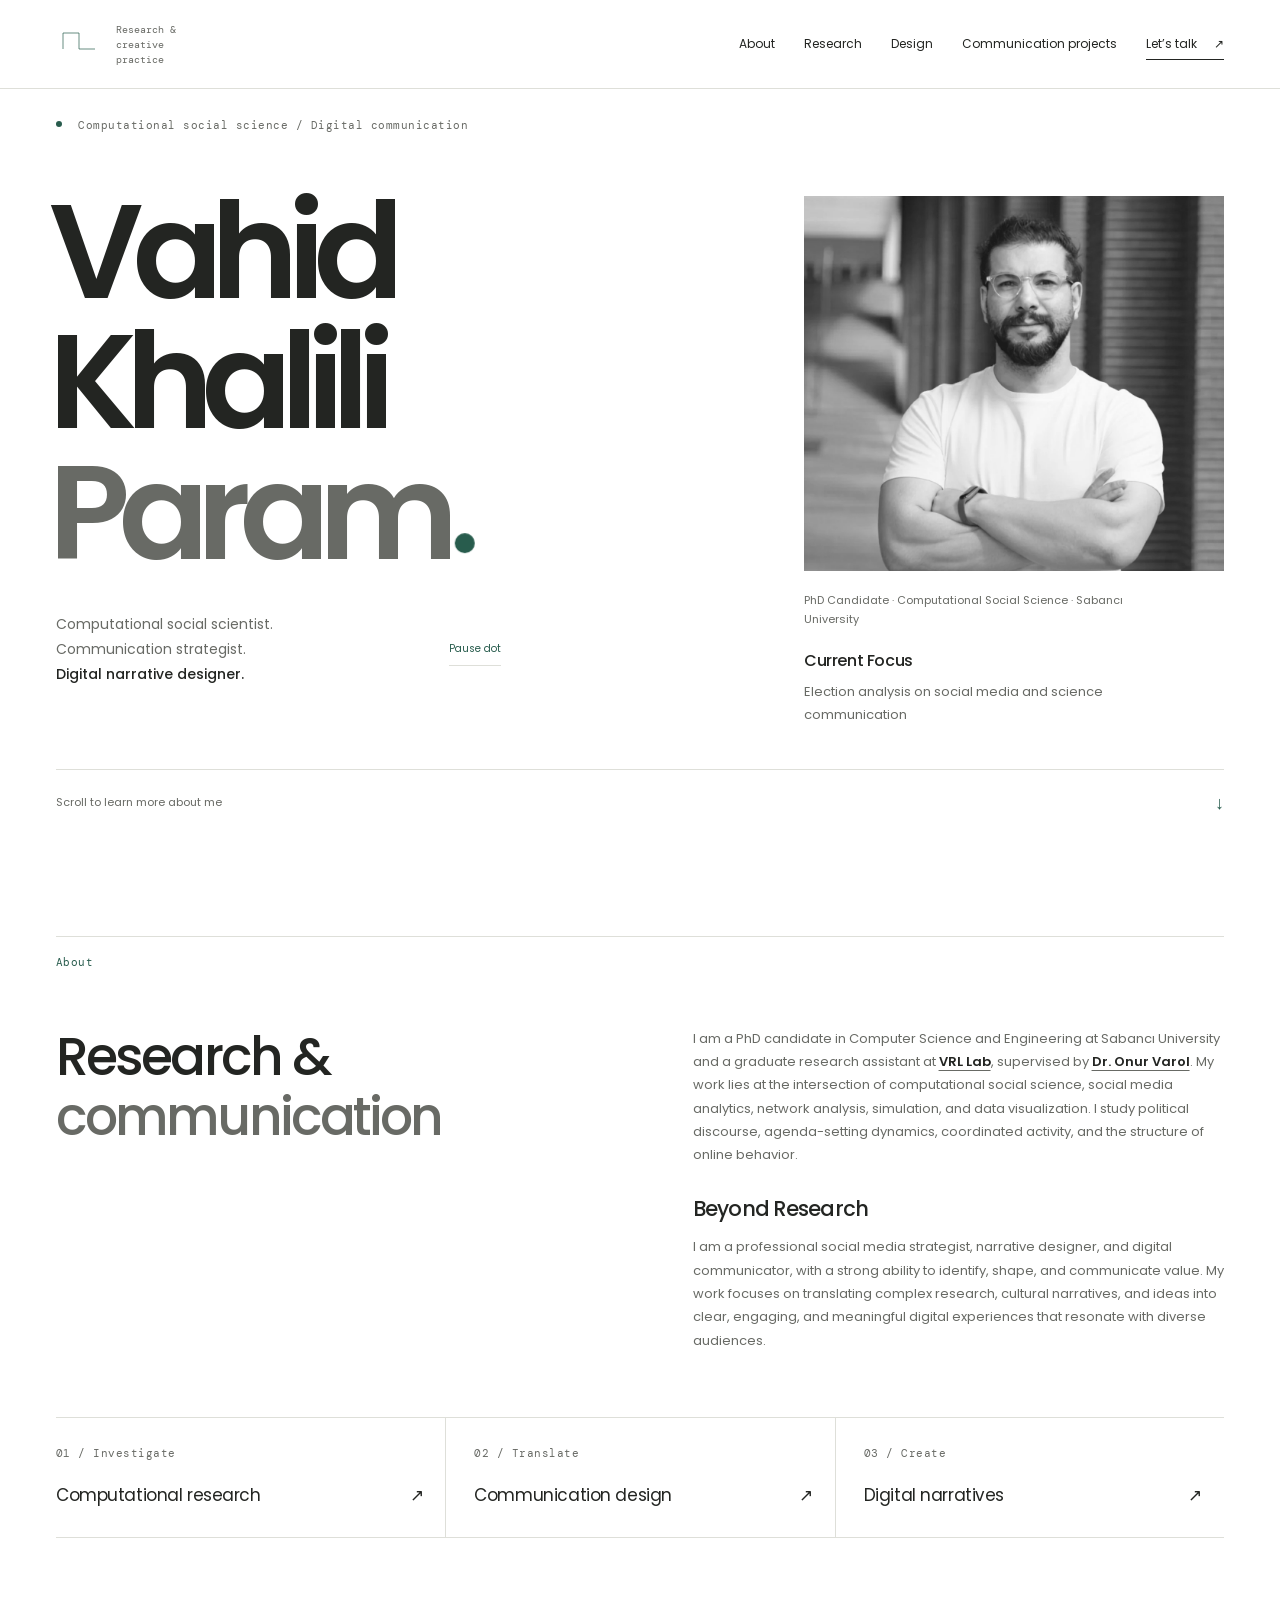
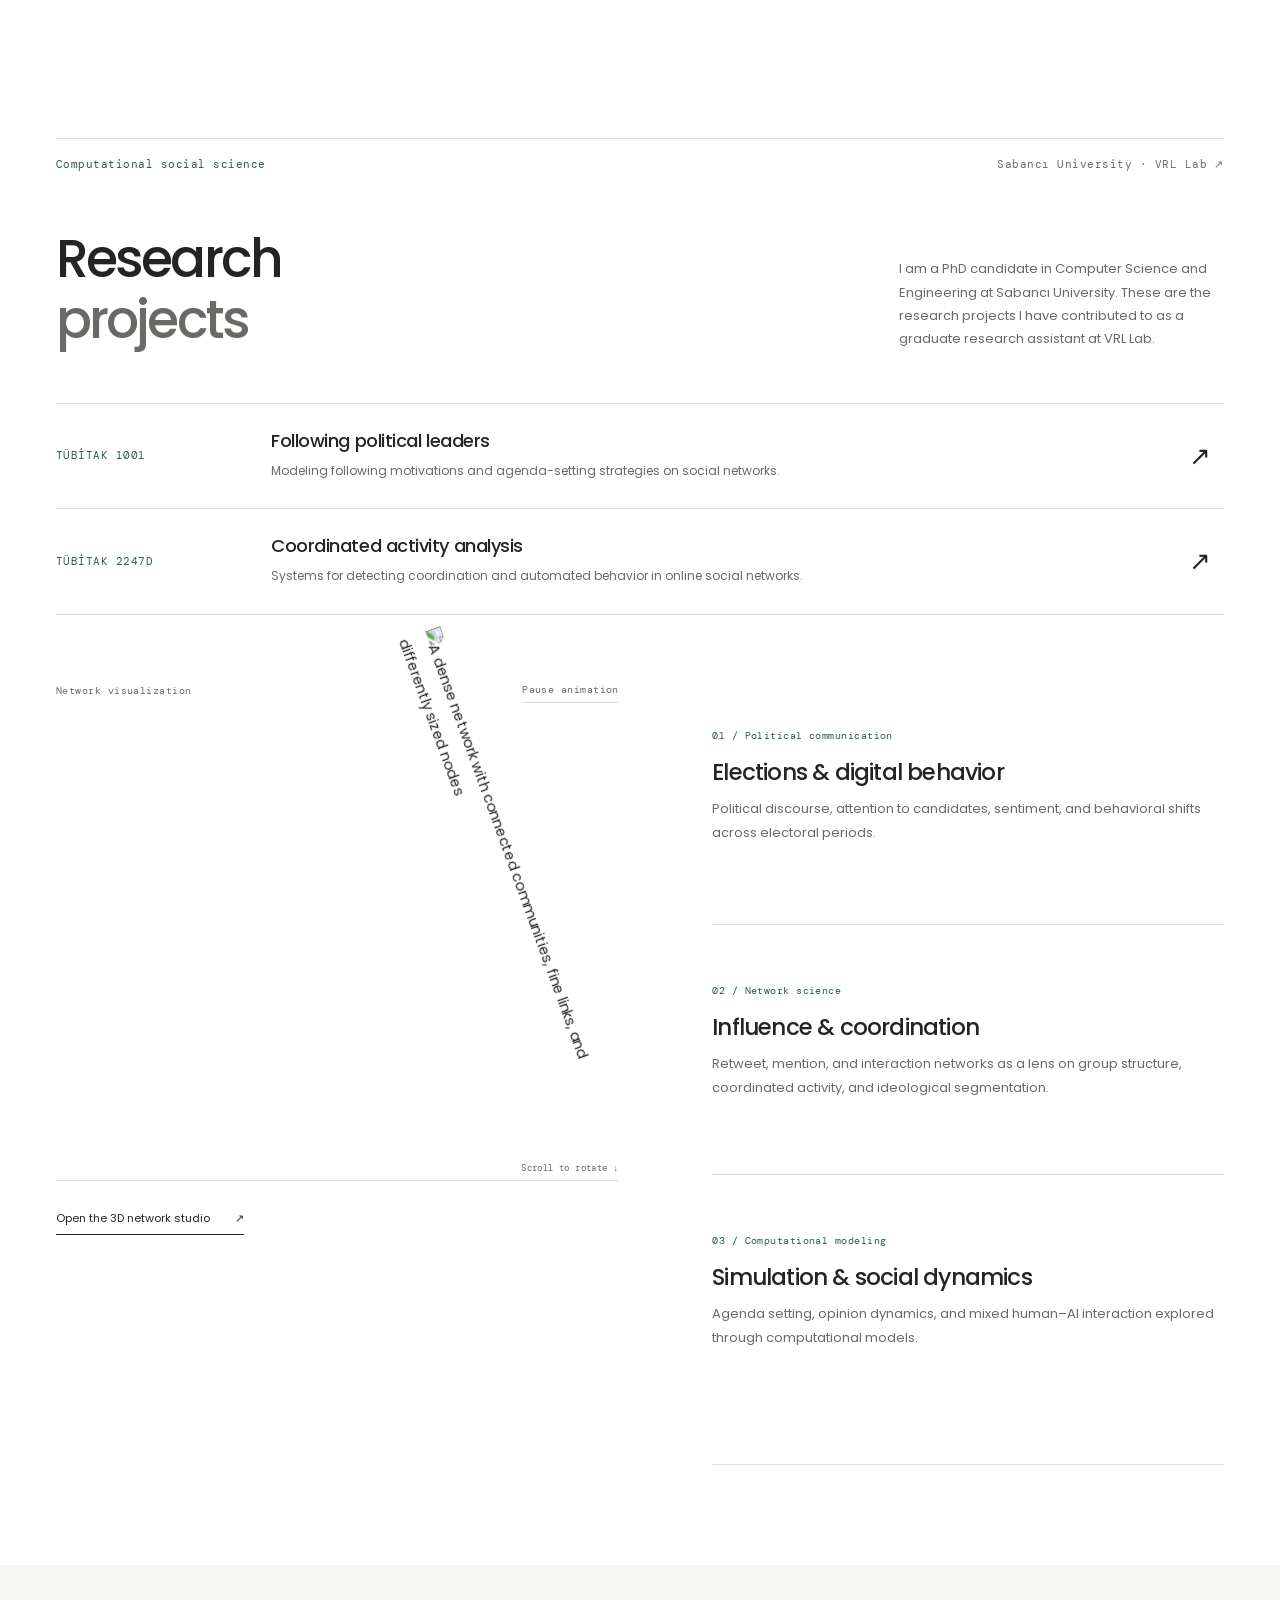
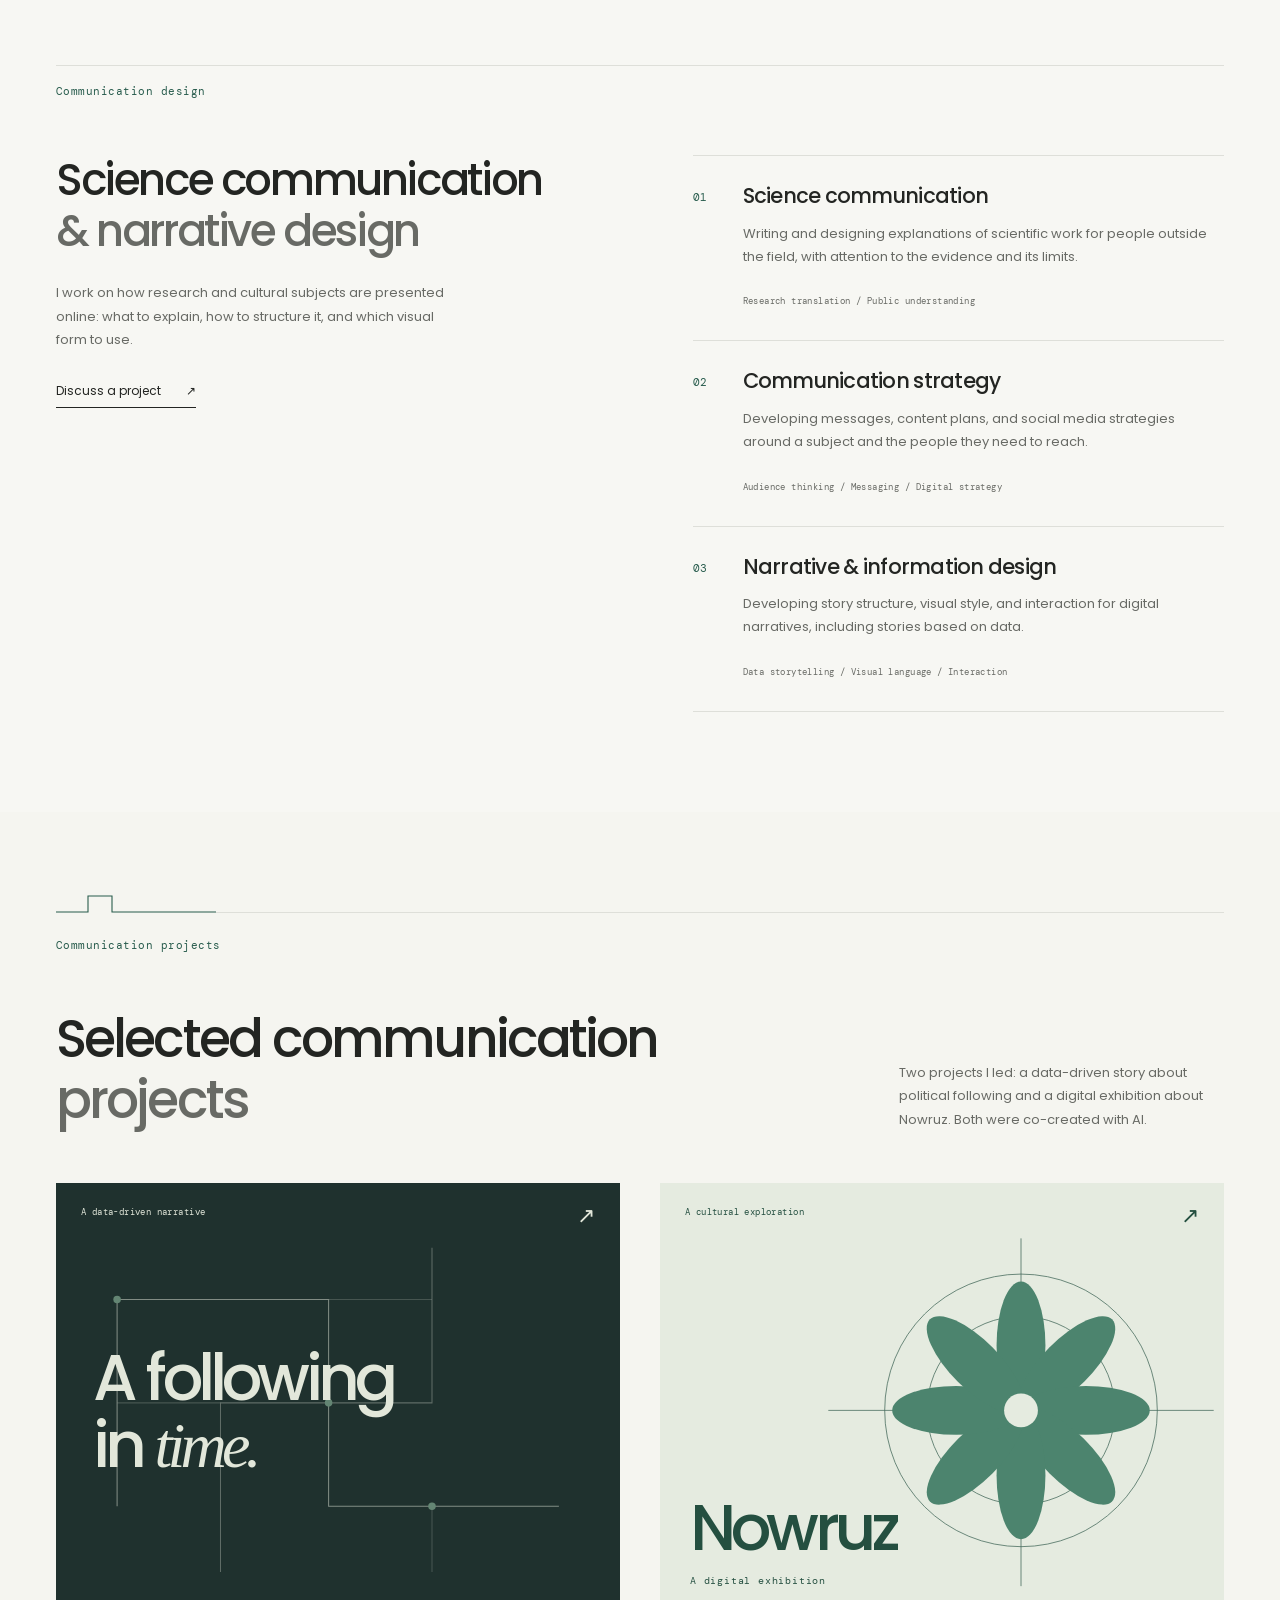
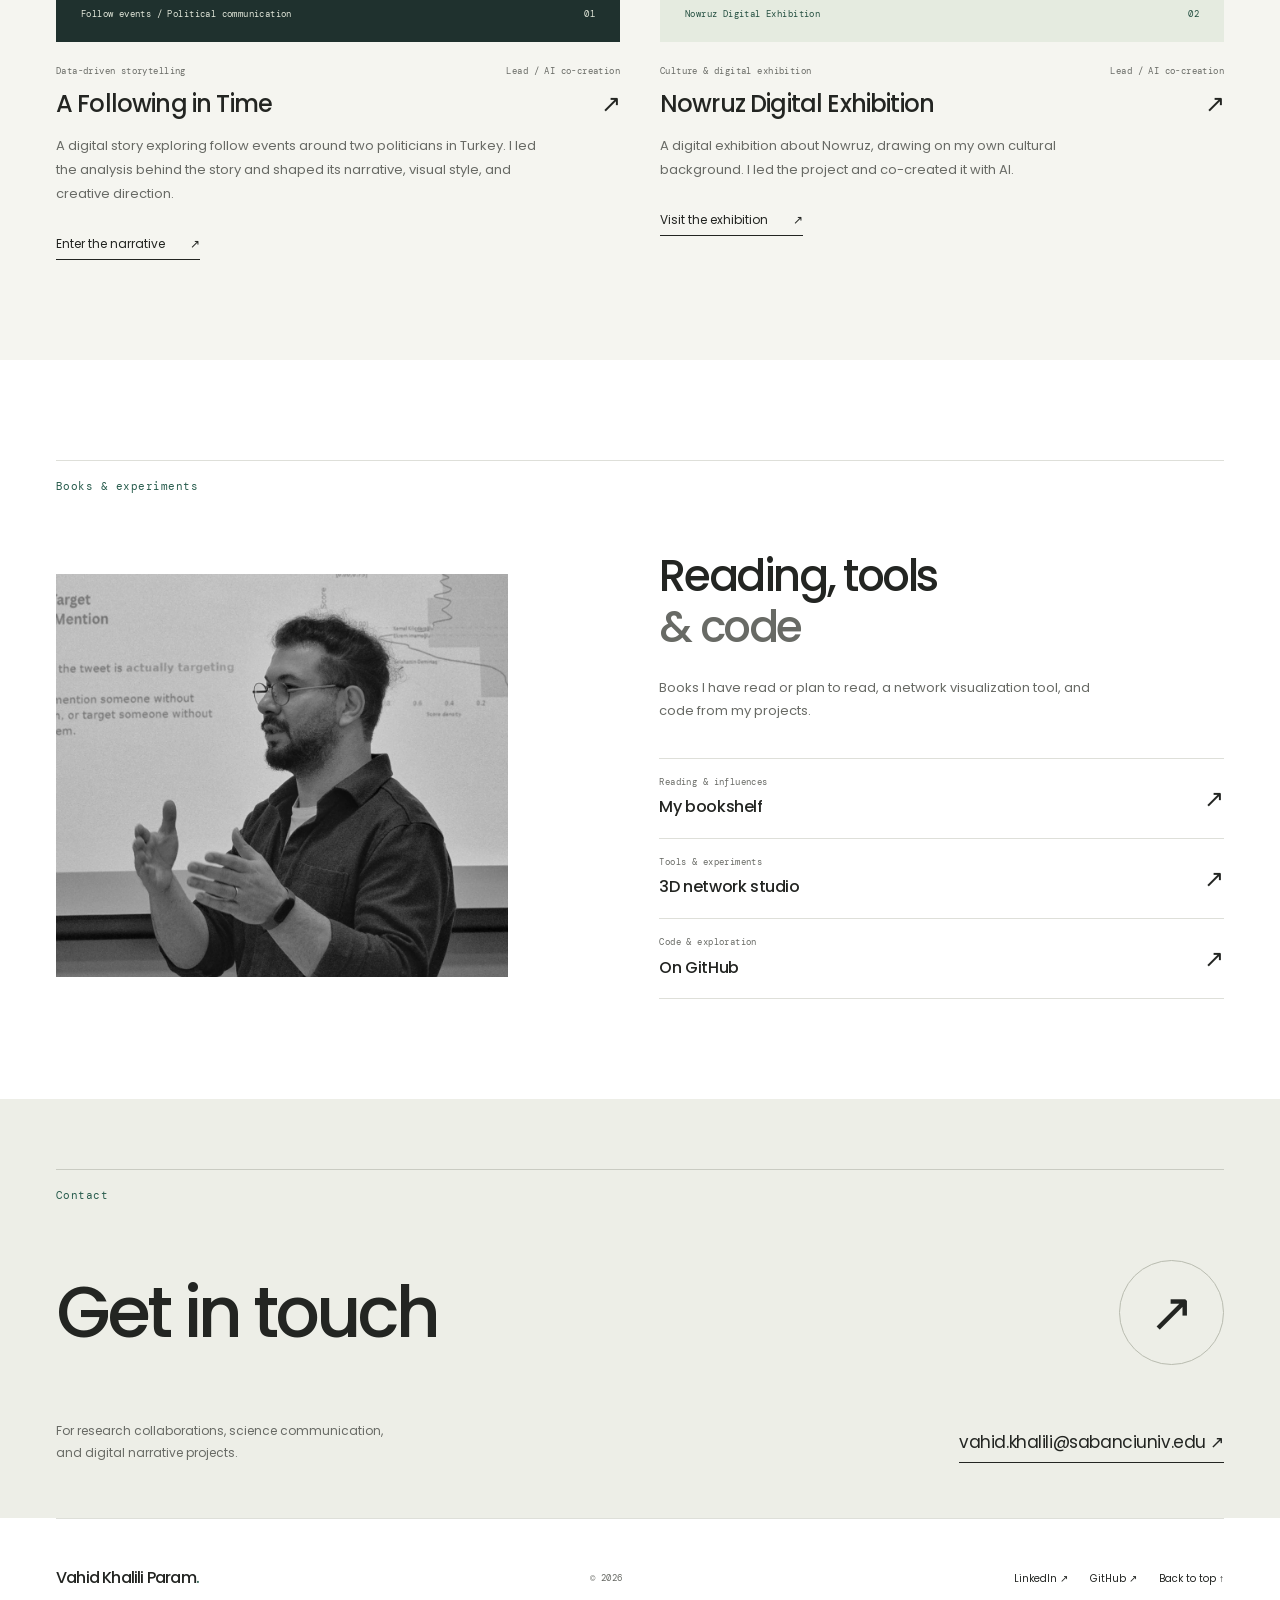
==== index.html @ c845cae2 "Reorder navigation links for improved clarity; add communication design section with services overvi" ====
<!DOCTYPE html>
<html lang="en">
<head>
  <meta charset="UTF-8" />
  <meta name="viewport" content="width=device-width, initial-scale=1.0" />
  <title>Vahid Khalili Param — Research, Communication & Digital Narratives</title>
  <meta name="description" content="Vahid Khalili Param works across computational social science, science communication, and digital narrative design. Explore research, data-driven stories, and cultural projects." />
  <meta name="theme-color" content="#ffffff" />
  <link rel="canonical" href="https://vahidparam.com/" />
  <meta property="og:type" content="website" />
  <meta property="og:title" content="Vahid Khalili Param — Research & digital narratives" />
  <meta property="og:description" content="Computational social scientist. Communication strategist. Digital narrative designer." />
  <meta property="og:url" content="https://vahidparam.com/" />
  <meta property="og:image" content="https://vahidparam.com/images/portrait.webp" />
  <link rel="icon" href="images/site-icon.svg" type="image/svg+xml" />
  <link rel="preconnect" href="https://fonts.googleapis.com" />
  <link rel="preconnect" href="https://fonts.gstatic.com" crossorigin />
  <link href="https://fonts.googleapis.com/css2?family=DM+Mono:wght@400;500&family=Poppins:wght@400;500;600;700&display=swap" rel="stylesheet" />
  <link rel="stylesheet" href="styles.css" />
  <link rel="stylesheet" href="network.css" />
  <link rel="stylesheet" href="line-language.css" />
  <link rel="stylesheet" href="playful-dot.css" />
  <script src="script.js" defer></script>
  <script src="network.js" defer></script>
  <script src="playful-dot.js" defer></script>
</head>
<body>
  <a class="skip-link" href="#main">Skip to content</a>
  <header class="topbar">
    <div class="container nav">
      <a href="#home" class="brand" aria-label="Vahid Khalili Param, home"><img class="brand-logo" src="images/tile-fragment.svg" alt="" width="48" height="48" /><span class="brand-note">Research & creative practice</span></a>
      <button class="menu-toggle" aria-expanded="false" aria-controls="site-nav" type="button">Menu <span aria-hidden="true">+</span></button>
      <nav id="site-nav" aria-label="Main navigation">
        <a href="#about">About</a><a href="#research">Research</a><a href="#communication">Design</a><a href="#narratives">Communication projects</a><a class="nav-contact" href="#contact">Let’s talk <span aria-hidden="true">↗</span></a>
      </nav>
    </div>
  </header>
  <main id="main">
    <section id="home" class="hero container" aria-labelledby="hero-name">
      <div class="hero-top micro"><span><span class="status-dot"></span> Computational social science / Digital communication</span></div>
      <div class="hero-grid">
        <div class="hero-identity">
          <h1 id="hero-name"><span class="name-first">Vah<span data-dot-source>i</span>d</span><span>Khalili</span><span class="name-last"><span class="dot-word">Param<span class="name-period dot-anchor" data-dot-anchor="home" aria-hidden="true">.</span></span></span></h1>
          <div class="hero-roles"><p>Computational social scientist.<br />Communication strategist.<br /><strong>Digital narrative designer.</strong></p><button class="dot-motion-toggle" type="button" aria-pressed="true" hidden>Pause dot</button></div>
        </div>
        <div class="hero-visual">
          <figure class="portrait"><img src="images/portrait.webp" alt="Vahid Khalili Param standing with his arms folded" width="1100" height="1100" fetchpriority="high" /></figure>
          <div class="profile-details">
            <p class="profile-affiliation">PhD Candidate · Computational Social Science · Sabancı University</p>
            <h3 class="profile-focus-title">Current Focus</h3>
            <p class="profile-focus">Election analysis on social media and science communication</p>
          </div>
        </div>
      </div>
      <a class="hero-scroll" href="#about">Scroll to learn more about me <span aria-hidden="true">↓</span></a>
    </section>
    <section id="about" class="section container">
      <div class="section-marker micro"><span>About</span></div>
      <div class="about-grid">
        <div><h2>Research &<br /><em><span class="dot-word">communication<span class="dot-anchor" data-dot-anchor="about" aria-hidden="true">.</span></span></em></h2></div>
        <div class="about-copy">
          <p>I am a PhD candidate in Computer Science and Engineering at Sabancı University and a graduate research assistant at <a href="https://varollab.com/index.html" target="_blank" rel="noopener noreferrer"><strong>VRL Lab</strong></a>, supervised by <a href="https://onurvarol.com/" target="_blank" rel="noopener noreferrer"><strong>Dr. Onur Varol</strong></a>. My work lies at the intersection of computational social science, social media analytics, network analysis, simulation, and data visualization. I study political discourse, agenda-setting dynamics, coordinated activity, and the structure of online behavior.</p>
          <h3 class="about-subheading">Beyond Research</h3>
          <p>I am a professional social media strategist, narrative designer, and digital communicator, with a strong ability to identify, shape, and communicate value. My work focuses on translating complex research, cultural narratives, and ideas into clear, engaging, and meaningful digital experiences that resonate with diverse audiences.</p>
        </div>
      </div>
      <div class="practice-index"><a href="#research"><span class="micro">01 / Investigate</span><span>Computational research <span aria-hidden="true">↗</span></span></a><a href="#communication"><span class="micro">02 / Translate</span><span>Communication design <span aria-hidden="true">↗</span></span></a><a href="#narratives"><span class="micro">03 / Create</span><span>Digital narratives <span aria-hidden="true">↗</span></span></a></div>
    </section>
    <section id="research" class="section container">
      <div class="section-marker micro"><span>Computational social science</span><a href="https://varollab.com/index.html" target="_blank" rel="noopener noreferrer">Sabancı University · VRL Lab ↗</a></div>
      <div class="section-heading"><h2>Research<br /><em><span class="dot-word">projects<span class="dot-anchor" data-dot-anchor="research" aria-hidden="true">.</span></span></em></h2><p>I am a PhD candidate in Computer Science and Engineering at Sabancı University. These are the research projects I have contributed to as a graduate research assistant at VRL Lab.</p></div>
      <div class="research-projects"><a class="research-row" href="https://varollab.com/projects/tubitak1001election.html" target="_blank" rel="noopener noreferrer"><span class="micro">TÜBİTAK 1001</span><div><h4>Following political leaders</h4><p>Modeling following motivations and agenda-setting strategies on social networks.</p></div><span class="row-arrow" aria-hidden="true">↗</span></a><a class="research-row" href="https://varollab.com/projects/tubitak2247d.html" target="_blank" rel="noopener noreferrer"><span class="micro">TÜBİTAK 2247D</span><div><h4>Coordinated activity analysis</h4><p>Systems for detecting coordination and automated behavior in online social networks.</p></div><span class="row-arrow" aria-hidden="true">↗</span></a></div>
      <div class="research-grid">
        <figure class="network-exhibit" aria-label="Network visualization">
          <div class="network-heading"><span class="micro">Network visualization</span><button class="network-pause micro" type="button" aria-pressed="false" hidden>Pause animation</button></div>
          <div class="network-stage">
            <div class="network-position"><img class="network-image" src="images/network_visualization_darktheme.svg" alt="A dense network with connected communities, fine links, and differently sized nodes" width="1080" height="1080" loading="lazy" decoding="async" /></div>
            <span class="network-scroll-cue micro" aria-hidden="true">Scroll to rotate ↓</span>
          </div>
          <figcaption><a class="text-link" href="https://vahidparam.com/3Dnetwork_studio/" target="_blank" rel="noopener noreferrer">Open the 3D network studio <span aria-hidden="true">↗</span></a></figcaption>
        </figure>
        <div class="research-themes"><article><span class="micro">01 / Political communication</span><h3>Elections & digital behavior</h3><p>Political discourse, attention to candidates, sentiment, and behavioral shifts across electoral periods.</p></article><article><span class="micro">02 / Network science</span><h3>Influence & coordination</h3><p>Retweet, mention, and interaction networks as a lens on group structure, coordinated activity, and ideological segmentation.</p></article><article><span class="micro">03 / Computational modeling</span><h3>Simulation & social dynamics</h3><p>Agenda setting, opinion dynamics, and mixed human–AI interaction explored through computational models.</p></article></div>
      </div>
    </section>
    <section id="communication" class="section communication-section">
      <div class="container"><div class="section-marker micro"><span>Communication design</span></div>
        <div class="communication-grid"><div class="communication-intro"><h2>Science communication<br /><em>& narrative <span class="dot-word">design<span class="dot-anchor" data-dot-anchor="communication" aria-hidden="true">.</span></span></em></h2><p>I work on how research and cultural subjects are presented online: what to explain, how to structure it, and which visual form to use.</p><a class="text-link" href="mailto:vahid.khalili@sabanciuniv.edu">Discuss a project <span aria-hidden="true">↗</span></a></div>
        <div class="services"><article><span class="micro">01</span><div><h3>Science communication</h3><p>Writing and designing explanations of scientific work for people outside the field, with attention to the evidence and its limits.</p><span class="service-tags micro">Research translation / Public understanding</span></div></article><article><span class="micro">02</span><div><h3>Communication strategy</h3><p>Developing messages, content plans, and social media strategies around a subject and the people they need to reach.</p><span class="service-tags micro">Audience thinking / Messaging / Digital strategy</span></div></article><article><span class="micro">03</span><div><h3>Narrative & information design</h3><p>Developing story structure, visual style, and interaction for digital narratives, including stories based on data.</p><span class="service-tags micro">Data storytelling / Visual language / Interaction</span></div></article></div></div>
      </div>
    </section>
    <section id="narratives" class="section portfolio-section">
      <div class="container">
        <div class="section-marker section-marker--motif micro"><svg class="line-motif section-path" viewBox="0 0 160 32" aria-hidden="true" focusable="false"><use href="images/line-patterns.svg#divider" /></svg><span>Communication projects</span></div>
        <div class="section-heading"><h2>Selected communication<br /><em><span class="dot-word">projects<span class="dot-anchor" data-dot-anchor="narratives" aria-hidden="true">.</span></span></em></h2><p>Two projects I led: a data-driven story about political following and a digital exhibition about Nowruz. Both were co-created with AI.</p></div>
        <div class="portfolio-grid">
          <article class="portfolio-project">
            <a class="project-art following-art" href="https://vahidparam.com/a-following-in-time/" target="_blank" rel="noopener noreferrer" aria-label="Explore A Following in Time (opens in a new tab)">
              <div class="art-top micro"><span>A data-driven narrative</span><span>↗</span></div>
              <svg class="time-orbits" viewBox="0 0 600 420" aria-hidden="true"><g fill="none" stroke="currentColor" stroke-width="1.1"><path d="M65 310V90h225v220h245"/><path d="M175 380V200h225V35" opacity=".65"/><path d="M65 200h110M290 90h110M400 310v70" opacity=".4"/></g><g fill="#a7d9b7"><circle cx="65" cy="90" r="4"/><circle cx="290" cy="200" r="4"/><circle cx="400" cy="310" r="4"/></g></svg>
              <div class="cover-title">A following<br />in <span>time.</span></div><div class="art-bottom micro"><span>Follow events / Political communication</span><span>01</span></div>
            </a>
            <div class="project-meta micro"><span>Data-driven storytelling</span><span>Lead / AI co-creation</span></div>
            <h3><a href="https://vahidparam.com/a-following-in-time/" target="_blank" rel="noopener noreferrer">A Following in Time <span aria-hidden="true">↗</span></a></h3>
            <p>A digital story exploring follow events around two politicians in Turkey. I led the analysis behind the story and shaped its narrative, visual style, and creative direction.</p>
            <a class="text-link" href="https://vahidparam.com/a-following-in-time/" target="_blank" rel="noopener noreferrer">Enter the narrative <span aria-hidden="true">↗</span></a>
          </article>
          <article class="portfolio-project">
            <a class="project-art nowruz-art" href="https://vahidparam.com/nowruz-digital-exhibition/" target="_blank" rel="noopener noreferrer" aria-label="Visit Nowruz Digital Exhibition (opens in a new tab)">
              <div class="art-top micro"><span>A cultural exploration</span><span>↗</span></div>
              <svg class="nowruz-flower" viewBox="0 0 600 420" aria-hidden="true"><g fill="none" stroke="currentColor" stroke-width="0.8"><circle cx="300" cy="208" r="145"/><circle cx="300" cy="208" r="100"/><path d="M95 208H505M300 25V395"/></g><g fill="#32735b" transform="translate(300 208)"><ellipse cx="0" cy="-69" rx="26" ry="68"/><ellipse cx="0" cy="-69" rx="26" ry="68" transform="rotate(45)"/><ellipse cx="0" cy="-69" rx="26" ry="68" transform="rotate(90)"/><ellipse cx="0" cy="-69" rx="26" ry="68" transform="rotate(135)"/><ellipse cx="0" cy="-69" rx="26" ry="68" transform="rotate(180)"/><ellipse cx="0" cy="-69" rx="26" ry="68" transform="rotate(225)"/><ellipse cx="0" cy="-69" rx="26" ry="68" transform="rotate(270)"/><ellipse cx="0" cy="-69" rx="26" ry="68" transform="rotate(315)"/><circle r="18" fill="#e5ebe0"/></g></svg>
              <div class="cover-title">Nowruz<span class="cover-subtitle">A digital exhibition</span></div><div class="art-bottom micro"><span>Nowruz Digital Exhibition</span><span>02</span></div>
            </a>
            <div class="project-meta micro"><span>Culture & digital exhibition</span><span>Lead / AI co-creation</span></div>
            <h3><a href="https://vahidparam.com/nowruz-digital-exhibition/" target="_blank" rel="noopener noreferrer">Nowruz Digital Exhibition <span aria-hidden="true">↗</span></a></h3>
            <p>A digital exhibition about Nowruz, drawing on my own cultural background. I led the project and co-created it with AI.</p>
            <a class="text-link" href="https://vahidparam.com/nowruz-digital-exhibition/" target="_blank" rel="noopener noreferrer">Visit the exhibition <span aria-hidden="true">↗</span></a>
          </article>
        </div>
      </div>
    </section>
    <section class="section container studio-section" aria-labelledby="studio-heading"><div class="section-marker micro"><span>Books & experiments</span></div><div class="studio-grid"><img src="images/research-portrait.webp" alt="Vahid presenting research in front of a projected data analysis" width="1100" height="1213" loading="lazy" /><div><h2 id="studio-heading">Reading, tools<br /><em>& <span class="dot-word">code<span class="dot-anchor" data-dot-anchor="studio" aria-hidden="true">.</span></span></em></h2><p>Books I have read or plan to read, a network visualization tool, and code from my projects.</p><a class="studio-link" href="bookshelf/"><span><span class="micro">Reading & influences</span><strong>My bookshelf</strong></span><span aria-hidden="true">↗</span></a><a class="studio-link" href="https://vahidparam.com/3Dnetwork_studio/" target="_blank" rel="noopener noreferrer"><span><span class="micro">Tools & experiments</span><strong>3D network studio</strong></span><span aria-hidden="true">↗</span></a><a class="studio-link" href="https://github.com/vahidparam" target="_blank" rel="noopener noreferrer"><span><span class="micro">Code & exploration</span><strong>On GitHub</strong></span><span aria-hidden="true">↗</span></a></div></div></section>
    <section id="contact" class="contact-section"><div class="container"><div class="section-marker micro"><span>Contact</span></div><div class="contact-heading"><h2>Get in <span class="dot-word">touch<span class="name-period dot-anchor" data-dot-anchor="contact" aria-hidden="true">.</span></span></h2><a class="contact-arrow" href="mailto:vahid.khalili@sabanciuniv.edu" aria-label="Email Vahid"><span aria-hidden="true">↗</span></a></div><div class="contact-bottom"><p>For research collaborations, science communication,<br />and digital narrative projects.</p><a class="email-link" href="mailto:vahid.khalili@sabanciuniv.edu">vahid.khalili@sabanciuniv.edu ↗</a></div></div></section>
  </main>
  <footer class="container"><a class="footer-name" href="#home">Vahid Khalili Param<span>.</span></a><span class="micro">© <span id="year">2026</span></span><div><a href="https://www.linkedin.com/in/vahidkhaliliparam/" target="_blank" rel="noopener noreferrer">LinkedIn ↗</a><a href="https://github.com/vahidparam" target="_blank" rel="noopener noreferrer">GitHub ↗</a><a href="#home">Back to top ↑</a></div></footer>
</body>
</html>
---- styles.css ----
:root{--paper:#fff;--ink:#232522;--muted:#686a65;--line:#dedfd9;--accent:#285c4d;--soft:#f5f5f0;--mono:'DM Mono',monospace;--sans:'Poppins',Arial,sans-serif;--max:1280px}
*{box-sizing:border-box}html{scroll-behavior:smooth;scroll-padding-top:95px}body{margin:0;background:var(--paper);color:var(--ink);font-family:var(--sans);font-size:15px;line-height:1.8}::selection{background:#dce9df}a{color:inherit;text-decoration:none}button{font:inherit}img{display:block;max-width:100%}figure,p,h1,h2,h3,h4{margin:0}p+p{margin-top:20px}h1,h2,h3,h4{font-weight:500;line-height:1.16}h2{font-size:clamp(34px,4.1vw,55px);letter-spacing:-.055em}h2 em{font-style:normal;color:var(--muted)}h3{font-size:23px;letter-spacing:-.035em}a,button{-webkit-tap-highlight-color:transparent}a:focus-visible,button:focus-visible{outline:2px solid var(--accent);outline-offset:7px}a:hover{color:var(--accent)}.container{width:min(var(--max),calc(100% - 112px));margin-inline:auto}.micro{font:11px/1.6 var(--mono);letter-spacing:.045em}.skip-link{position:fixed;top:-60px;left:20px;padding:10px 20px;background:var(--ink);color:#fff;z-index:100}.skip-link:focus{top:10px}.topbar{position:sticky;top:0;background:#fffffff5;z-index:20;border-bottom:1px solid var(--line);backdrop-filter:blur(12px)}.nav{height:88px;display:flex;align-items:center;justify-content:space-between;gap:25px}.brand{font-size:33px;font-weight:600;letter-spacing:-.09em;display:flex;align-items:center}.brand-dot{color:var(--accent)}.brand-note{font:10px/1.5 var(--mono);letter-spacing:0;max-width:100px;margin-left:22px;color:var(--muted)}nav{display:flex;align-items:center;gap:29px;font-size:12px}nav a{position:relative}nav a.active:after{content:'';position:absolute;bottom:-9px;left:0;right:0;height:1px;background:var(--accent)}.nav-contact{border-bottom:1px solid var(--ink);padding:5px 0}.nav-contact span{margin-left:14px}.menu-toggle{display:none}.hero-top{display:flex;justify-content:space-between;color:var(--muted);padding-top:28px}.status-dot{display:inline-block;width:6px;height:6px;background:var(--accent);border-radius:50%;margin-right:9px;vertical-align:2px}.hero-grid{display:grid;grid-template-columns:1.2fr 1fr;gap:8%;padding:52px 0 42px}.hero-identity h1{font-size:clamp(80px,10.4vw,148px);letter-spacing:-.085em;font-weight:600;line-height:.98;margin-left:-7px}.hero-identity h1>span{display:block}.name-last{color:var(--muted)}.name-period{color:var(--accent)}.hero-roles{display:flex;justify-content:space-between;align-items:center;margin-top:34px;max-width:445px}.hero-roles p{font-size:14px;line-height:1.8;color:var(--muted)}.hero-roles strong{font-weight:500;color:var(--ink)}.hero-visual{padding-top:9px;max-width:420px;justify-self:end;width:100%}.portrait{position:relative}.portrait:before,.portrait:after{position:absolute;content:'+';font:18px var(--mono);color:var(--accent);z-index:1}.portrait:before{top:-17px;left:-20px}.portrait:after{bottom:23px;right:-20px}.portrait img{width:100%;aspect-ratio:1.12;height:auto;object-fit:cover;object-position:center 30%;filter:grayscale(1);background:var(--soft)}.portrait figcaption{display:flex;justify-content:space-between;color:var(--muted);padding-top:9px;font-size:9px}.text-link{font-size:12px;display:inline-flex;align-items:center;justify-content:space-between;gap:25px;border-bottom:1px solid var(--ink);padding-bottom:5px;width:fit-content}.section{padding-top:100px;padding-bottom:100px}.section-marker{display:flex;justify-content:space-between;gap:20px;border-top:1px solid var(--line);padding-top:17px;color:var(--muted);margin-bottom:55px}.section-marker>span:first-child{color:var(--accent)}.about-grid{display:grid;grid-template-columns:1fr 1fr;gap:9%}.about-copy{color:var(--muted);font-size:13px}.about-copy .intro{font-size:19px;line-height:1.7;letter-spacing:-.025em;color:var(--ink)}.about-copy a{text-decoration:underline;text-underline-offset:4px}.practice-index{display:grid;grid-template-columns:repeat(3,1fr);border-block:1px solid var(--line);margin-top:65px}.practice-index a{padding:27px 22px 27px 0}.practice-index a+a{padding-left:28px;border-left:1px solid var(--line)}.practice-index .micro{display:block;color:var(--muted);margin-bottom:17px}.practice-index a>span:last-child{display:flex;justify-content:space-between;gap:10px;font-size:17px;letter-spacing:-.025em}.portfolio-section{background:var(--soft)}.section-heading{display:flex;justify-content:space-between;align-items:end;gap:45px;margin-bottom:52px}.section-heading>p{max-width:325px;color:var(--muted);font-size:13px}.portfolio-grid{display:grid;grid-template-columns:1fr 1fr;gap:40px}.project-art{display:block;position:relative;aspect-ratio:1.23;overflow:hidden;padding:25px;isolation:isolate;transition:transform .3s}.project-art:hover{transform:translateY(-5px)}.following-art{background:#1f312e;color:#e2e7da}.following-art:hover{color:#fff}.art-top,.art-bottom{position:absolute;left:25px;right:25px;display:flex;justify-content:space-between;gap:12px;z-index:2;font-size:9px}.art-top{top:22px}.art-top>span:last-child{font-size:22px;line-height:1}.art-bottom{bottom:20px}.time-orbits,.nowruz-flower{position:absolute;width:100%;height:100%;inset:0;transition:transform .8s}.time-orbits{opacity:.5}.project-art:hover .time-orbits{transform:rotate(-8deg) scale(1.05)}.cover-title{position:absolute;z-index:1;top:50%;left:37px;transform:translateY(-50%);font-size:clamp(40px,5vw,70px);font-weight:500;letter-spacing:-.075em;line-height:1.05}.following-art .cover-title>span{font-family:Georgia,serif;font-style:italic;font-weight:400}.nowruz-art{background:#e5ebe0;color:#244f40}.nowruz-art:hover{color:#244f40}.nowruz-flower{left:14%;width:100%;opacity:.85}.nowruz-art:hover .nowruz-flower{transform:rotate(30deg)}.nowruz-art .cover-title{top:auto;bottom:55px;transform:none;left:30px;font-size:64px}.cover-subtitle{display:block;font:10px var(--mono);letter-spacing:.08em;margin-top:12px}.project-meta{display:flex;justify-content:space-between;gap:15px;font-size:9px;color:var(--muted);margin:22px 0 12px}.portfolio-project h3{font-size:24px}.portfolio-project h3 a{display:flex;justify-content:space-between;gap:16px}.portfolio-project>p{font-size:13px;line-height:1.85;color:var(--muted);margin:16px 0 23px;max-width:480px}.portfolio-note{font-size:9px;color:var(--muted);margin-top:40px}.research-grid{display:grid;grid-template-columns:1.1fr 1fr;gap:8%;align-items:start}.research-themes article{padding:24px 0;border-bottom:1px solid var(--line)}.research-themes article:first-child{padding-top:0}.research-themes .micro{font-size:10px;color:var(--accent)}.research-themes h3{margin:12px 0}.research-themes p{font-size:13px;color:var(--muted)}.research-projects{margin-top:65px}.research-projects-head{display:flex;align-items:baseline;justify-content:space-between;gap:20px;margin-bottom:24px}.research-projects-head h3{font-size:19px}.research-projects-head p{font-size:11px;color:var(--muted)}.research-row{display:grid;grid-template-columns:180px 1fr 35px;gap:35px;align-items:center;border-top:1px solid var(--line);padding:27px 0}.research-row:last-child{border-bottom:1px solid var(--line)}.research-row>.micro{color:var(--accent)}.research-row h4{font-size:18px;letter-spacing:-.025em;margin-bottom:8px}.research-row p{color:var(--muted);font-size:12px}.row-arrow{font-size:26px;transition:transform .2s}.research-row:hover .row-arrow{transform:translate(4px,-4px)}.communication-section{background:#f7f7f3}.communication-grid{display:grid;grid-template-columns:1fr 1fr;gap:9%}.communication-intro h2{font-size:clamp(35px,3.4vw,47px)}.communication-intro p{color:var(--muted);font-size:13px;max-width:390px;margin:25px 0}.services article{display:grid;grid-template-columns:28px 1fr;gap:22px;padding:28px 0;border-top:1px solid var(--line)}.services article:last-child{border-bottom:1px solid var(--line)}.services article>.micro{color:var(--accent);margin-top:5px}.services h3{font-size:21px}.services p{font-size:13px;color:var(--muted);margin:13px 0 17px}.service-tags{font-size:9px;color:var(--muted)}.studio-grid{display:grid;grid-template-columns:.8fr 1fr;gap:13%;align-items:center}.studio-grid>img{width:100%;height:auto;aspect-ratio:1.12;object-fit:cover;object-position:center 40%;filter:grayscale(1)}.studio-grid h2{font-size:clamp(33px,3.4vw,46px)}.studio-grid p{font-size:13px;color:var(--muted);margin:24px 0 35px;max-width:460px}.studio-link{display:flex;justify-content:space-between;align-items:center;padding:16px 0;border-top:1px solid var(--line)}.studio-link:last-child{border-bottom:1px solid var(--line)}.studio-link .micro{display:block;color:var(--muted);font-size:9px;margin-bottom:4px}.studio-link strong{font-weight:500;font-size:16px;letter-spacing:-.025em}.studio-link>span:last-child{font-size:24px}.contact-section{padding:70px 0 55px;background:#edeee7}.contact-section .section-marker{border-color:#c9cbc2}.contact-heading{display:flex;justify-content:space-between;align-items:center;gap:30px}.contact-heading h2{font-size:clamp(40px,5.5vw,76px)}.contact-arrow{border:1px solid #b9bcb0;border-radius:50%;width:105px;height:105px;display:grid;place-items:center;font-size:54px;transition:background .2s}.contact-arrow:hover{background:#fff}.contact-bottom{display:flex;align-items:end;justify-content:space-between;gap:35px;margin-top:55px}.contact-bottom p{font-size:12px;color:var(--muted)}.email-link{font-size:17px;letter-spacing:-.025em;border-bottom:1px solid var(--ink);padding-bottom:5px}footer{display:flex;justify-content:space-between;align-items:center;gap:25px;min-height:120px;font-size:10px}.footer-name{font-size:16px;font-weight:500;letter-spacing:-.05em}.footer-name span{color:var(--accent)}footer>.micro{font-size:9px;color:var(--muted)}footer>div{display:flex;gap:22px}
@media(min-width:1500px){.hero-grid{gap:12%}.hero-identity h1{font-size:155px}}
@media(max-width:1100px){.container{width:calc(100% - 64px)}nav{gap:18px}.brand-note{display:none}.hero-grid{gap:7%}.hero-identity h1{font-size:11.6vw}.hero-roles p{font-size:12px}.hero-visual{max-width:350px}.section{padding-block:75px}.practice-index a>span:last-child{font-size:14px}.project-art{aspect-ratio:1.1}.portfolio-grid{gap:28px}.cover-title{left:25px}.art-bottom{font-size:8px}.nowruz-art .cover-title{font-size:52px}.contact-bottom{align-items:start;flex-direction:column;gap:22px}footer{flex-wrap:wrap;padding-block:30px}}
@media(max-width:760px){html{scroll-padding-top:80px}.container{width:calc(100% - 40px)}.nav{height:72px}.brand{font-size:30px}.brand-note{display:block;font-size:9px;margin-left:15px}.menu-toggle{display:flex;align-items:center;gap:20px;background:none;border:1px solid var(--line);padding:8px 13px;font-size:12px;cursor:pointer}.menu-toggle span{font-size:19px;line-height:1}nav{display:none;position:absolute;top:71px;left:0;right:0;background:#fff;padding:20px;border-bottom:1px solid var(--line);gap:0;box-shadow:0 14px 20px #00000008}nav.open{display:flex;flex-direction:column;align-items:stretch}nav a{padding:13px 0}nav a.active:after{display:none}nav a.active{color:var(--accent)}.nav-contact{border:0}.hero-top{font-size:9px;padding-top:24px}.hero-top>span:last-child{display:none}.hero-grid{grid-template-columns:1fr;gap:32px;padding:40px 0 30px}.hero-identity h1{font-size:clamp(80px,19vw,140px);margin-left:-4px}.hero-identity h1>span{display:inline}.hero-identity h1>span:before{content:' ';white-space:pre}.hero-identity h1>.name-last{display:block}.hero-identity h1>.name-last:before{content:none}.hero-roles{max-width:none;margin-top:23px}.hero-roles p{font-size:12px}.hero-visual{display:block;max-width:360px;justify-self:end}.portrait img{aspect-ratio:.9}.portrait:before{left:-11px;top:-12px}.portrait:after{right:-10px}.portrait figcaption{font-size:7px}.portrait figcaption>span:last-child{display:none}.section{padding-block:60px}.section-marker{font-size:9px;margin-bottom:34px}.section-marker>span:last-child{max-width:160px;text-align:right}.about-grid{grid-template-columns:1fr;gap:30px}.about-copy .intro{font-size:18px}.practice-index{margin-top:35px;grid-template-columns:1fr}.practice-index a{padding:20px 0;display:flex;align-items:center;justify-content:space-between;gap:18px}.practice-index a+a{padding-left:0;border-left:0;border-top:1px solid var(--line)}.practice-index .micro{margin-bottom:0;font-size:9px}.practice-index a>span:last-child{font-size:14px;gap:18px}.section-heading{flex-direction:column;align-items:start;gap:22px;margin-bottom:32px}.section-heading>p{max-width:420px}.portfolio-grid{grid-template-columns:1fr;gap:42px}.project-art{aspect-ratio:1.2}.cover-title{font-size:clamp(45px,11vw,75px)}.nowruz-art .cover-title{font-size:65px}.project-meta{margin-top:17px;font-size:8px}.portfolio-project h3{font-size:23px}.portfolio-note{font-size:8px;margin-top:28px}.research-grid{grid-template-columns:1fr;gap:35px}.research-projects{margin-top:40px}.research-projects-head{flex-direction:column;gap:12px}.research-row{grid-template-columns:1fr 25px;gap:10px;padding:24px 0}.research-row>.micro{grid-column:1/-1}.research-row h4{font-size:17px}.research-row p{font-size:12px}.communication-grid{grid-template-columns:1fr;gap:40px}.communication-intro p{max-width:none}.services article{gap:15px}.services h3{font-size:20px}.studio-grid{grid-template-columns:1fr;gap:32px}.studio-grid>img{max-height:350px;aspect-ratio:1.3}.studio-grid p{margin:20px 0 28px}.contact-section{padding:50px 0 40px}.contact-heading{align-items:start;gap:12px}.contact-heading h2{font-size:clamp(31px,6.8vw,48px)}.contact-arrow{width:53px;height:53px;flex-shrink:0;font-size:30px}.contact-bottom{margin-top:30px}.email-link{font-size:clamp(12px,3.5vw,17px)}footer{gap:16px;align-items:start;flex-direction:column}.footer-name{font-size:18px}footer>div{gap:24px}}
@media(prefers-reduced-motion:reduce){html{scroll-behavior:auto}*,*:before,*:after{transition:none!important;animation:none!important}}
.about-subheading { font-size: 21px; margin: 30px 0 14px; color: var(--ink); }
.about-copy strong { font-weight: 600; color: var(--ink); }
.brand-logo { display: block; width: 48px; height: 48px; flex-shrink: 0; }
.brand .brand-note { margin-left: 12px; }

.persian-ornament { display: block; width: 60px; height: 60px; flex: 0 0 auto; }
.persian-ornament-large { width: 84px; height: 84px; margin-bottom: 30px; }
@media (max-width: 760px) {
  .persian-ornament { width: 48px; height: 48px; }
  .persian-ornament-large { width: 68px; height: 68px; margin-bottom: 25px; }
}
---- network.css ----
.network-exhibit { position: sticky; top: 115px; min-width: 0; align-self: start; }
.network-heading { display: flex; align-items: center; justify-content: space-between; gap: 16px; min-height: 32px; color: var(--muted); }
.network-heading > .micro { font-size: 10px; }
.network-pause { background: transparent; border: 0; border-bottom: 1px solid var(--line); padding: 4px 0; color: var(--muted); font-size: 9px; cursor: pointer; }
.network-pause:hover { color: var(--accent); }
.network-pause[hidden] { display: none; }
.network-stage { position: relative; height: clamp(360px, 37vw, 480px); perspective: 1000px; isolation: isolate; touch-action: pan-y; }
.network-position { position: absolute; inset: 16px 10px 34px; transform-origin: 50% 50%; }
.network-image { width: 100%; height: 100%; object-fit: contain; transform-origin: 50% 50%; }
.network-exhibit.is-running .network-position { will-change: transform; }
.network-scroll-cue { display: none; position: absolute; bottom: 5px; right: 0; font-size: 9px; color: var(--muted); pointer-events: none; }
.network-ready .network-scroll-cue { display: block; }
.network-exhibit figcaption { padding-top: 22px; border-top: 1px solid var(--line); }
.network-exhibit .text-link { font-size: 11px; }
.research-themes article { min-height: 250px; padding: 50px 0; }
.research-themes article:first-child { padding-top: 45px; }
.research-themes article:last-child { min-height: 290px; }
@media (max-width: 1100px) and (min-width: 761px) { .network-stage { height: 360px; } }
@media (max-width: 760px) {
  .network-exhibit { position: relative; top: auto; }
  .network-stage { height: clamp(330px, 100vw, 500px); }
  .network-heading > .micro { font-size: 9px; }
  .research-themes article, .research-themes article:first-child, .research-themes article:last-child { min-height: 0; padding: 25px 0; }
  .research-themes article:first-child { padding-top: 0; }
}
@media (max-height: 760px) and (min-width: 761px) { .network-exhibit { top: 100px; } .network-stage { height: 300px; } }
@media (prefers-reduced-motion: reduce) {
  .network-image { animation: none; }
  .network-position { transform: none !important; }
  .network-scroll-cue { display: none !important; }
  .network-exhibit { position: relative; top: auto; }
}
---- line-language.css ----
/* A few deliberate line accents, with plain rules throughout the rest of the site. */
.line-motif { display: block; color: var(--accent); pointer-events: none; overflow: visible; }
.section-marker--motif { position: relative; border-top: 0; padding-top: 25px; }
.section-marker--motif:before { content: ''; position: absolute; top: 0; left: 160px; right: 0; height: 1px; background: var(--line); }
.section-marker--motif > span:first-of-type { color: var(--accent); }
.section-path { position: absolute; width: 160px; height: 32px; top: -24px; left: 0; }
.portrait:before, .portrait:after { content: none; }
.project-art:hover .time-orbits { transform: translate3d(8px, -8px, 0); }
footer.container { border-top: 1px solid var(--line); }
.shelf-line-path { width: 150px; height: 53.33px; margin: 12px 0 14px; opacity: .55; }
.bookshelf-main .book-index:after { content: none; }
.profile-details { padding-top: 20px; }
.profile-affiliation { font-size: 11px; line-height: 1.8; color: var(--muted); max-width: 360px; }
.profile-focus-title { font-size: 16px; letter-spacing: -.025em; margin: 22px 0 9px; }
.profile-focus { font-size: 13px; line-height: 1.8; color: var(--muted); max-width: 350px; }
.hero-scroll { display: flex; justify-content: space-between; align-items: center; gap: 20px; border-top: 1px solid var(--line); padding: 17px 0; font-size: 11px; color: var(--muted); }
.hero-scroll > span { color: var(--accent); font-size: 18px; }
@media (max-width: 760px) {
  .section-path { width: 120px; height: 24px; top: -18px; }
  .section-marker--motif:before { left: 120px; }
  .profile-details { padding-top: 17px; }
  .profile-affiliation { font-size: 10px; }
  .profile-focus-title { margin-top: 18px; }
  .profile-focus { font-size: 12px; }
  .hero-scroll { font-size: 10px; }
  .shelf-line-path { width: 120px; height: 42.67px; margin-block: 12px; }
}

#research > .research-projects { margin-top: 0; margin-bottom: 60px; }
@media (max-width: 760px) { #research > .research-projects { margin-bottom: 40px; } }
---- playful-dot.css ----
/* Punctuation keeps its space while a single decorative dot moves between titles. */
.dot-word { white-space: nowrap; }
.hero-identity h1 > .name-first:before { content: none; }
.dot-anchor {
  display: inline-block;
  position: relative;
  width: .16em;
  height: .16em;
  margin-left: .035em;
  overflow: hidden;
  vertical-align: baseline;
  line-height: 0;
  letter-spacing: 0;
  color: transparent;
}
.dot-anchor:after {
  content: '';
  position: absolute;
  inset: 0;
  border-radius: 50%;
  background: var(--accent);
}
.dot-game-active .dot-anchor:after { opacity: 0; }
.playful-dot {
  position: fixed;
  top: 0;
  left: 0;
  z-index: 15;
  border-radius: 50%;
  background: var(--accent);
  pointer-events: none;
  user-select: none;
  will-change: transform;
}
.playful-dot[hidden] { display: none; }
.dot-motion-toggle { background: none; color: var(--accent); border: 0; border-bottom: 1px solid var(--line); font-size: 10px; padding: 7px 0; cursor: pointer; flex-shrink: 0; }
.dot-motion-toggle[hidden] { display: none; }
@media (prefers-reduced-motion: reduce) {
  .dot-game-active:not(.dot-motion-override) .dot-anchor:after { opacity: 1; }
  body:not(.dot-motion-override) .playful-dot { display: none; }
}
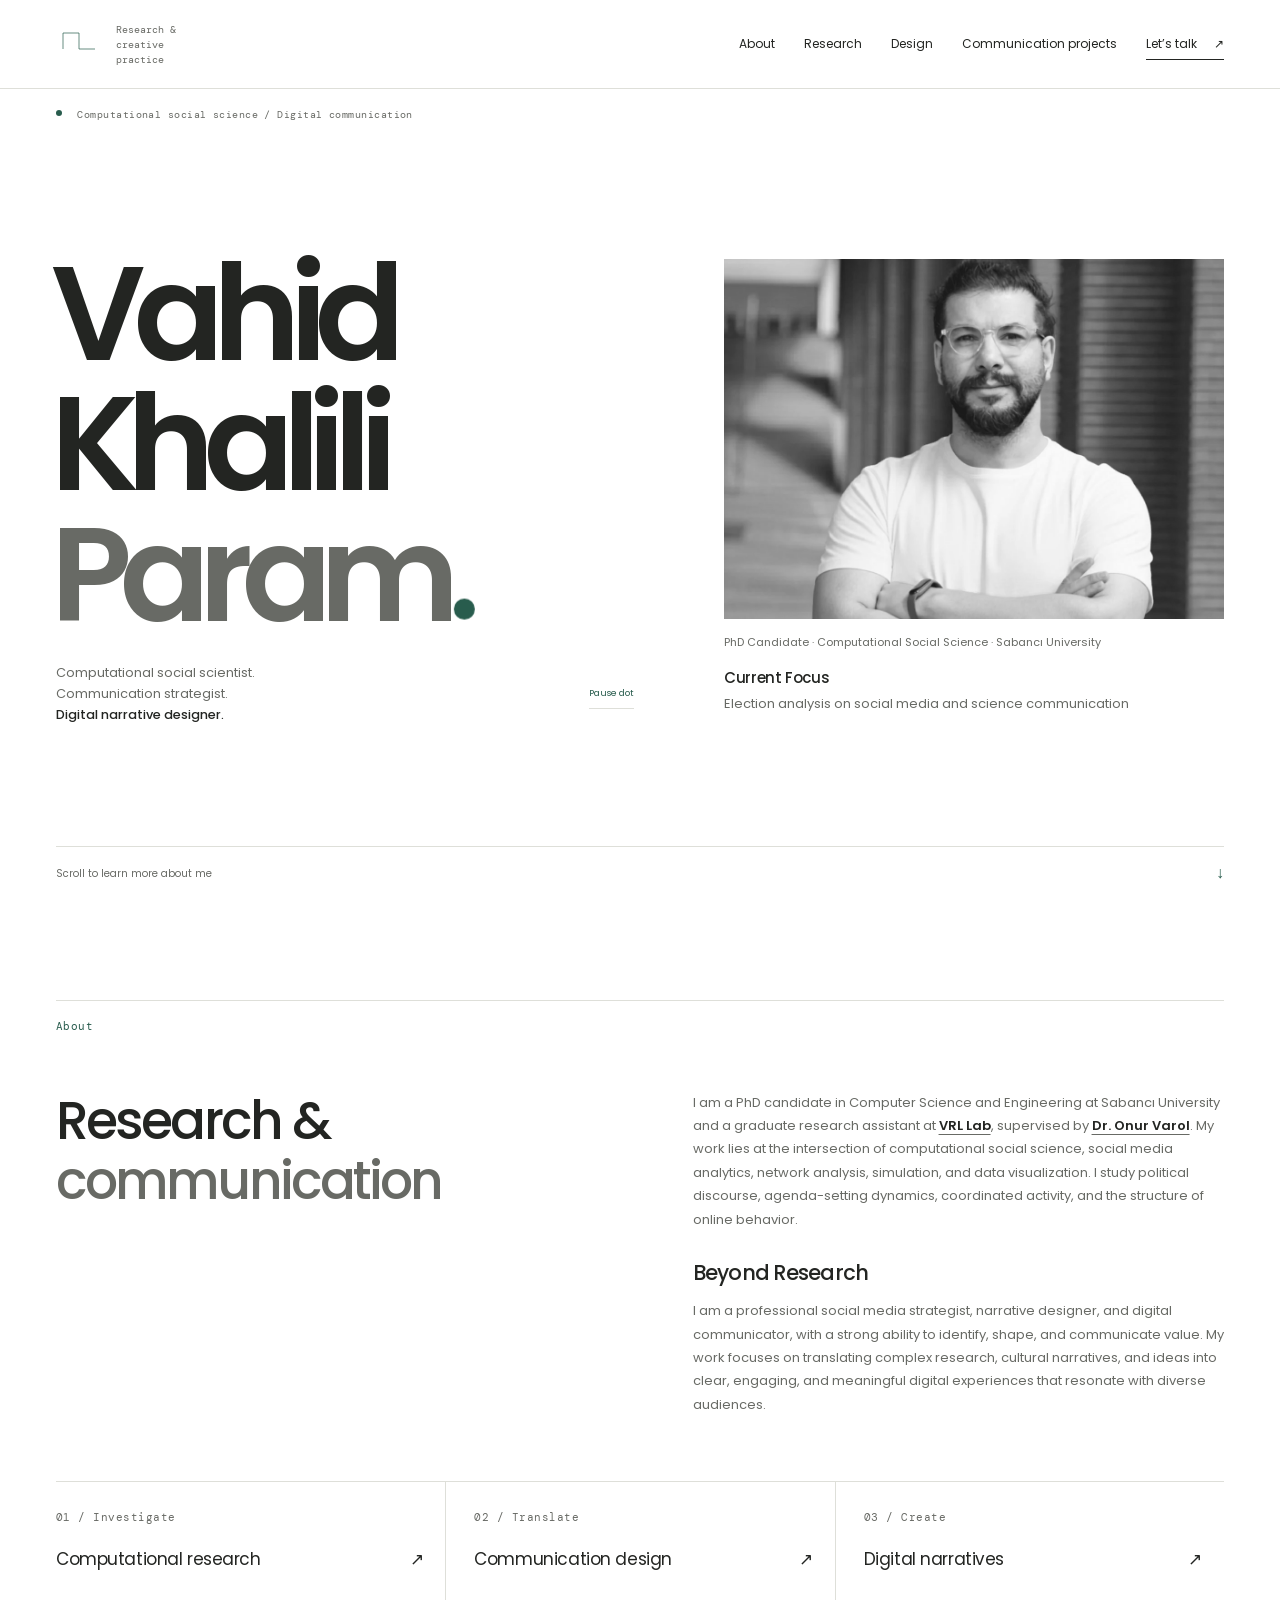
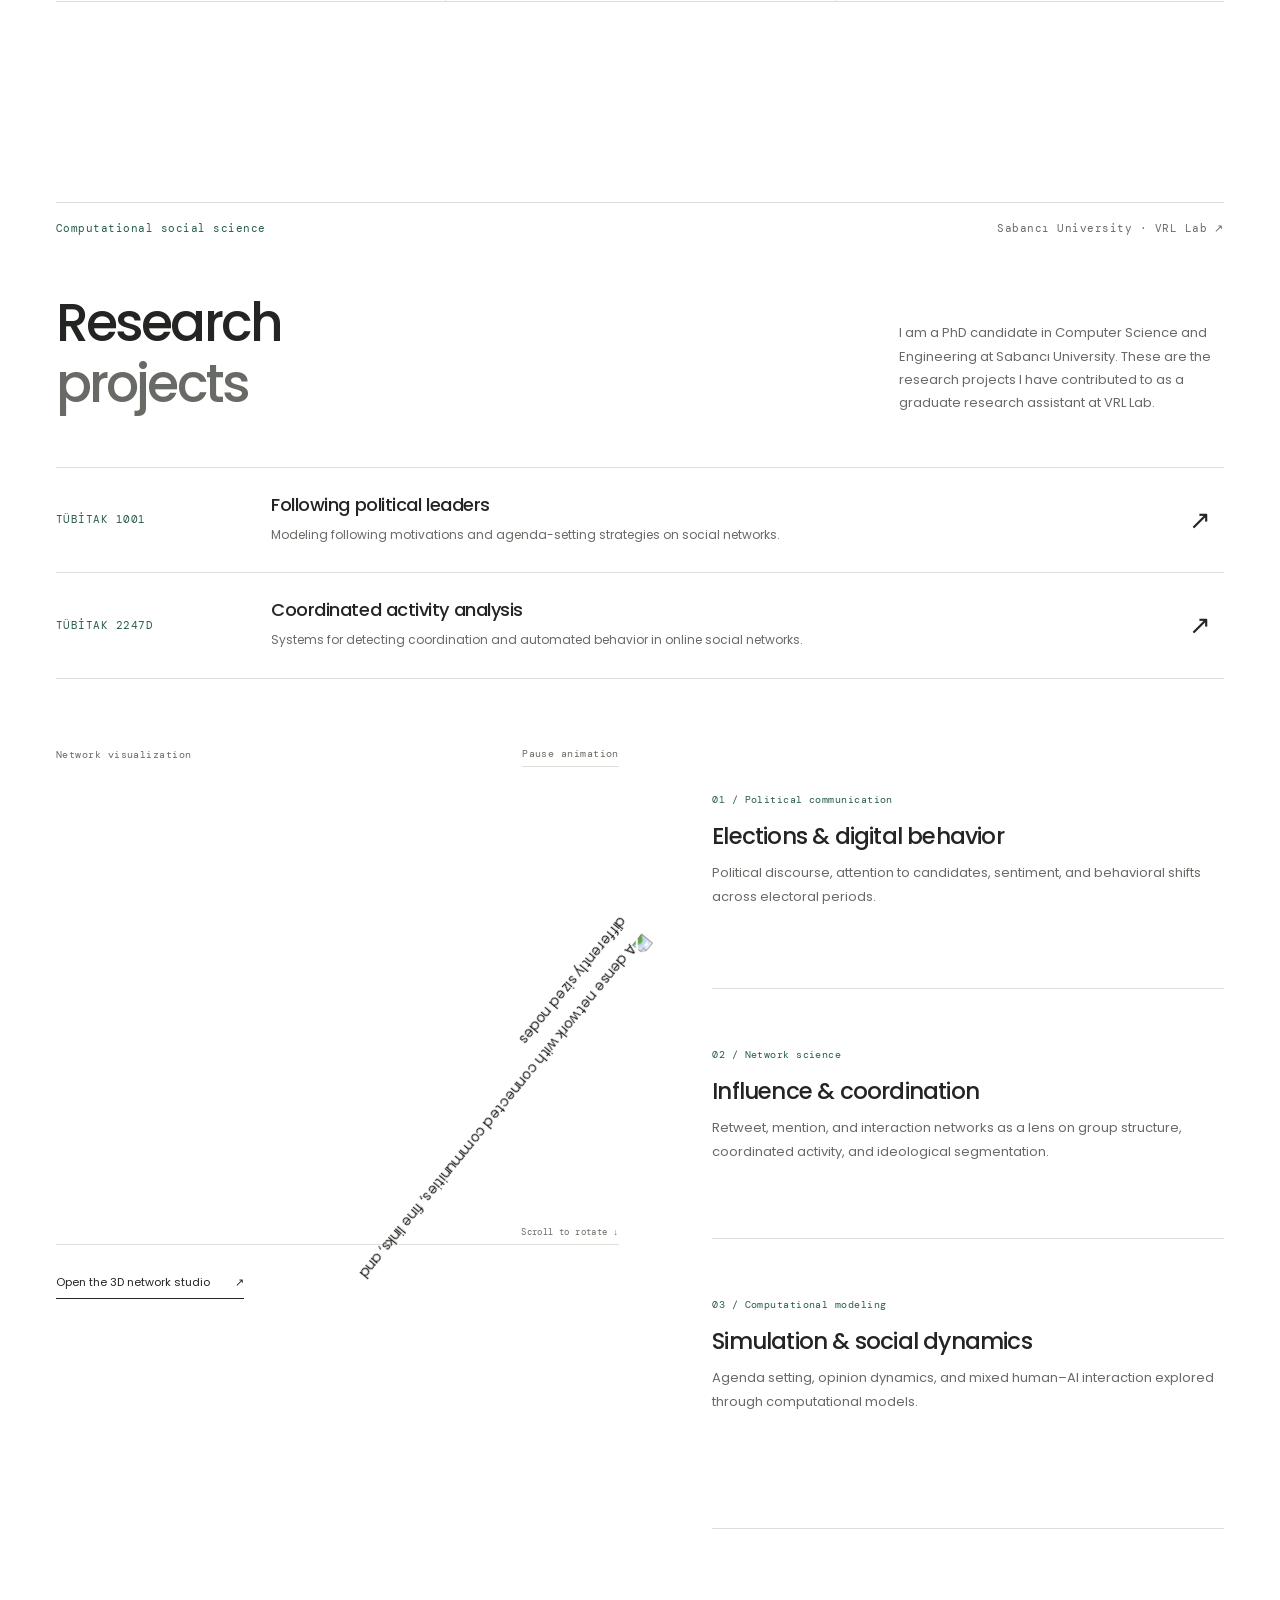
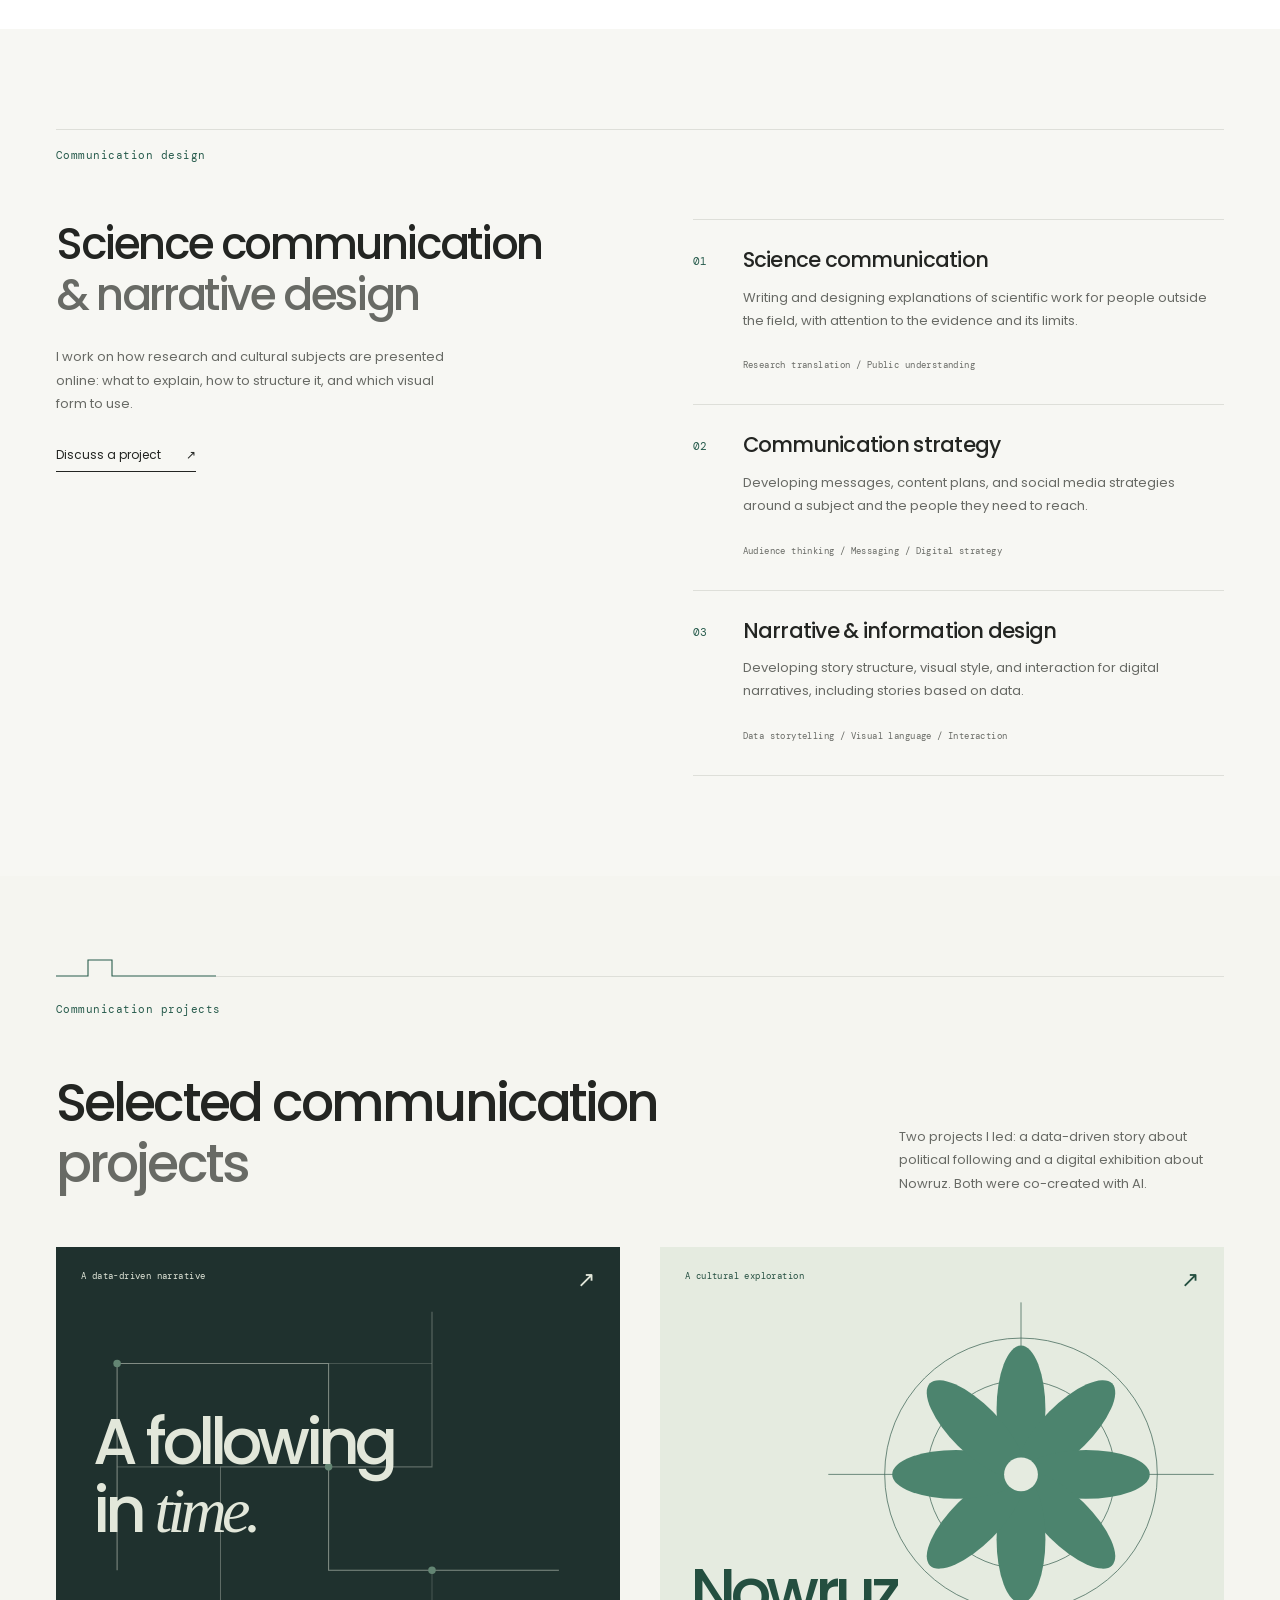
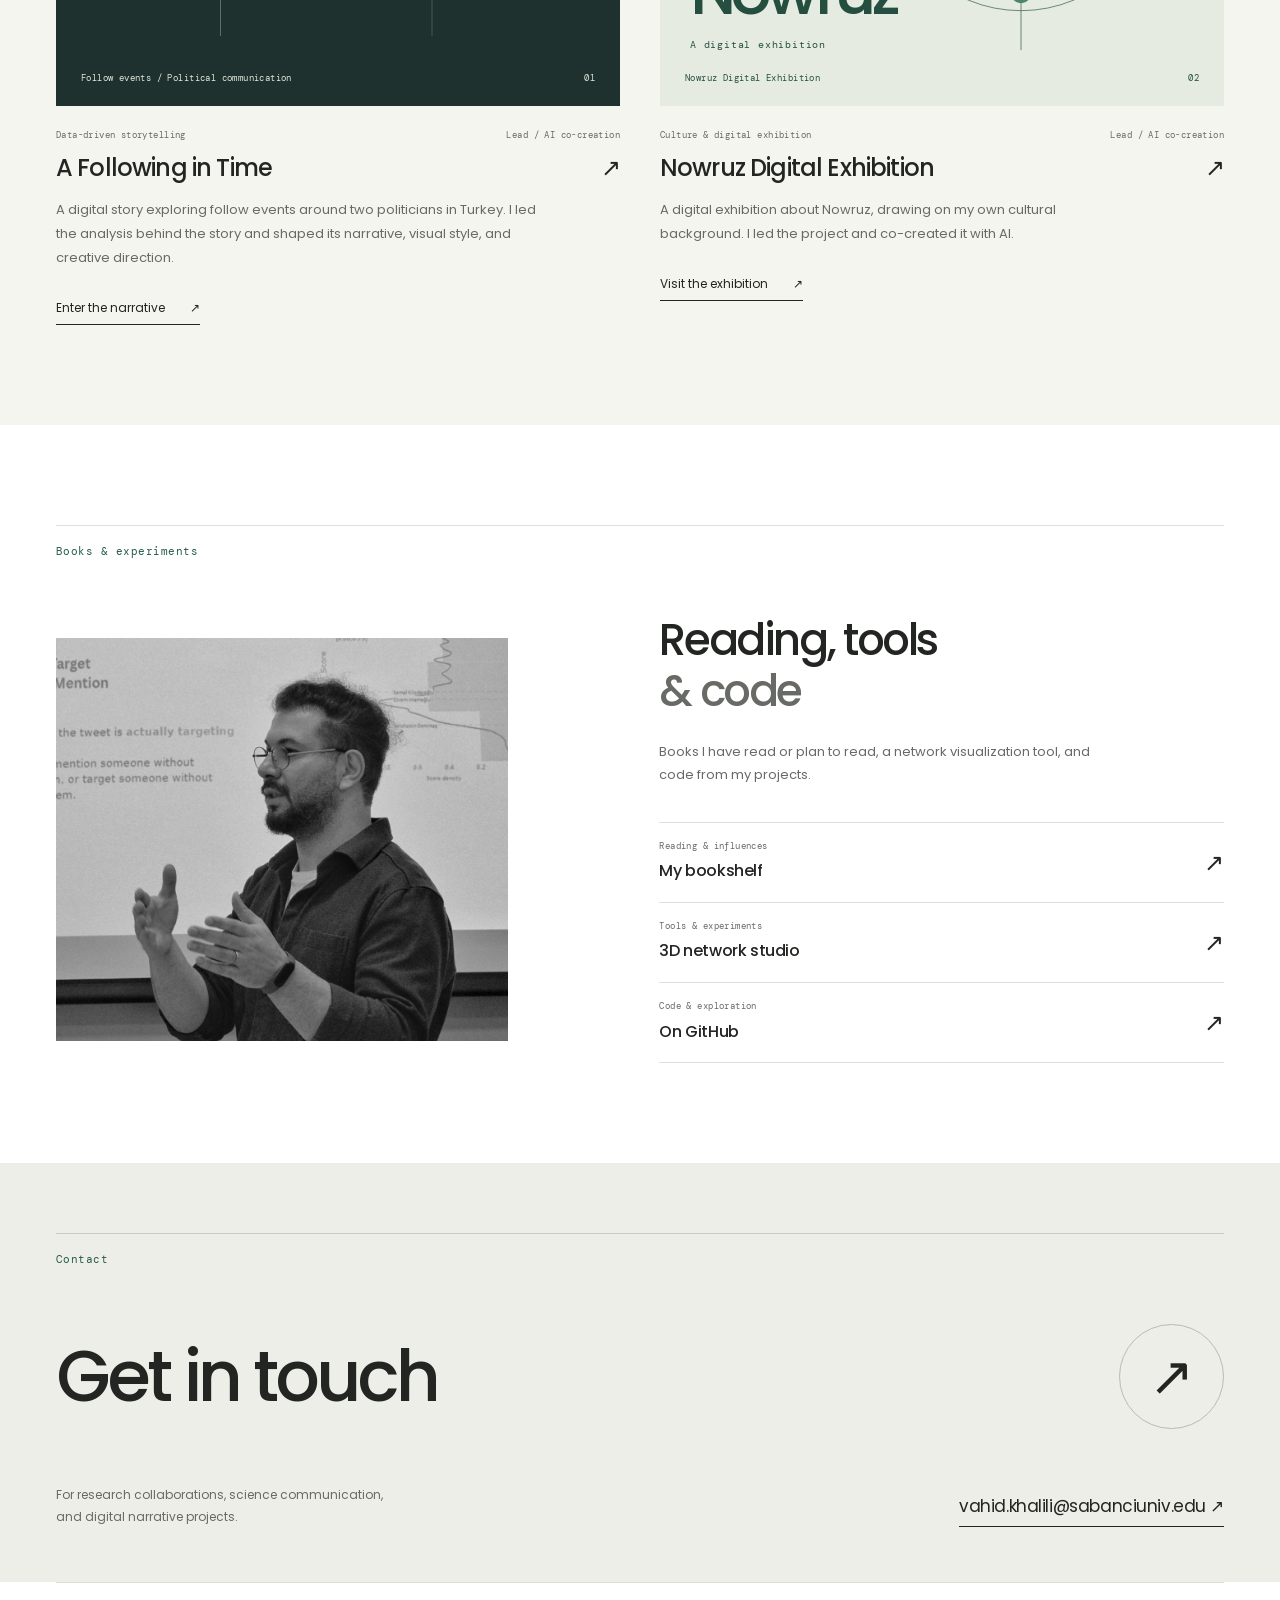
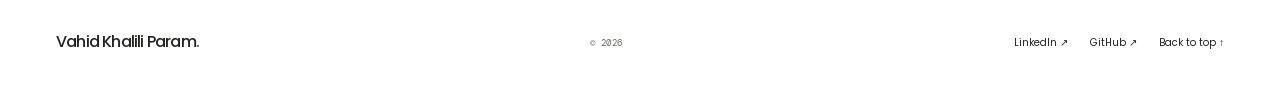
==== commit fb60ad66: "Add hero section styles and JavaScript for dynamic text sizing" ====
--- a/index.html
+++ b/index.html
@@ -20,11 +20,13 @@
   <link rel="stylesheet" href="network.css" />
   <link rel="stylesheet" href="line-language.css" />
   <link rel="stylesheet" href="playful-dot.css" />
+  <link rel="stylesheet" href="hero.css" />
   <script src="script.js" defer></script>
   <script src="network.js" defer></script>
   <script src="playful-dot.js" defer></script>
+  <script src="hero.js" defer></script>
 </head>
-<body>
+<body class="home-page">
   <a class="skip-link" href="#main">Skip to content</a>
   <header class="topbar">
     <div class="container nav">
--- a/hero.css
+++ b/hero.css
@@ -0,0 +1,117 @@
+/* The header and introduction share one viewport, including the scroll prompt. */
+:root { --site-header-height: clamp(60px, 10svh, 88px); }
+.home-page .nav { height: var(--site-header-height); }
+.hero {
+  height: calc(100vh - var(--site-header-height) - 1px);
+  height: calc(100svh - var(--site-header-height) - 1px);
+  min-height: 0;
+  display: grid;
+  grid-template-rows: auto minmax(0, 1fr) auto;
+}
+.hero-top { padding-top: clamp(8px, 2svh, 22px); font-size: 10px; }
+.hero-grid {
+  grid-template-columns: minmax(0, 1.1fr) minmax(0, 1fr);
+  gap: clamp(24px, 5vw, 80px);
+  padding: clamp(8px, 2.5svh, 24px) 0 clamp(12px, 2svh, 22px);
+  align-items: center;
+  min-height: 0;
+}
+.hero-identity { min-width: 0; }
+.hero-identity h1 {
+  font-size: clamp(42px, min(10.4vw, 18svh), 148px);
+  line-height: .98;
+  margin-left: -.04em;
+}
+.hero-roles { margin-top: clamp(12px, 2.4svh, 28px); max-width: 100%; gap: 16px; }
+.hero-roles p { font-size: clamp(11px, 1vw, 14px); line-height: 1.65; }
+.dot-motion-toggle { font-size: 9px; }
+.hero-visual {
+  display: flex;
+  flex-direction: column;
+  justify-content: center;
+  width: 100%;
+  height: 100%;
+  max-width: 500px;
+  max-height: 510px;
+  min-height: 0;
+  padding-top: 0;
+  justify-self: end;
+}
+.hero .portrait {
+  flex: 1 1 0;
+  width: 100%;
+  min-height: 48px;
+  max-height: 360px;
+}
+.hero .portrait img {
+  width: 100%;
+  height: 100%;
+  aspect-ratio: auto;
+  object-fit: cover;
+  object-position: center 30%;
+}
+.profile-details { flex: 0 0 auto; width: 100%; padding-top: 14px; }
+.profile-affiliation, .profile-focus {
+  max-width: none;
+  width: 100%;
+  white-space: nowrap;
+  line-height: 1.65;
+}
+.profile-affiliation { --preferred-size: 11; font-size: 11px; }
+.profile-focus { --preferred-size: 13; font-size: 13px; }
+.profile-focus-title { font-size: 15px; margin: 17px 0 7px; }
+.hero-scroll { padding: 12px 0; font-size: 10px; }
+.hero-scroll > span { font-size: 16px; }
+
+@media (max-width: 760px) {
+  .hero-top { font-size: 8px; padding-top: 10px; }
+  .hero-grid {
+    grid-template-columns: minmax(0, 1fr);
+    grid-template-rows: auto minmax(0, 1fr);
+    gap: clamp(10px, 2svh, 18px);
+    padding: 12px 0;
+  }
+  .hero-identity h1 { font-size: clamp(36px, 11vw, 68px); line-height: 1; }
+  .hero-roles { margin-top: 12px; }
+  .hero-roles p { font-size: 11px; line-height: 1.6; }
+  .hero-visual { max-width: none; max-height: none; justify-self: stretch; }
+  .hero .portrait { max-height: min(36svh, 300px); }
+  .profile-details { padding-top: 10px; }
+  .profile-affiliation { --preferred-size: 10; font-size: 10px; }
+  .profile-focus { --preferred-size: 11; font-size: 11px; }
+  .profile-focus-title { font-size: 14px; margin: 12px 0 5px; }
+  .hero-scroll { padding: 10px 0; font-size: 9px; }
+}
+
+/* A short landscape viewport keeps image and text beside the name. */
+@media (max-height: 560px) and (min-aspect-ratio: 6/5) {
+  .hero-top { font-size: 8px; padding-top: 8px; }
+  .hero-grid { grid-template-columns: minmax(0, 1.05fr) minmax(0, 1fr); grid-template-rows: minmax(0, 1fr); gap: 28px; padding: 10px 0; }
+  .hero-identity h1 { font-size: clamp(32px, min(6.7vw, 17svh), 84px); }
+  .hero-identity h1 > .name-first, .hero-identity h1 > span:nth-child(2) { display: inline; }
+  .hero-identity h1 > span:nth-child(2):before { content: ' '; white-space: pre; }
+  .hero-identity h1 > .name-last { display: block; }
+  .hero-identity h1 > .name-last:before { content: none; }
+  .hero-roles { margin-top: 10px; gap: 10px; }
+  .hero-roles p { font-size: 10px; line-height: 1.5; }
+  .hero-visual { max-height: none; }
+  .hero .portrait { max-height: none; }
+  .profile-details { padding-top: 8px; }
+  .profile-affiliation { --preferred-size: 10; font-size: 10px; }
+  .profile-focus { --preferred-size: 11; font-size: 11px; }
+  .profile-focus-title { font-size: 13px; margin: 9px 0 4px; }
+  .hero-scroll { padding: 8px 0; font-size: 9px; }
+}
+
+/* On small phones held sideways, let the two lines use the full screen width. */
+@media (max-width: 760px) and (max-height: 400px) and (min-aspect-ratio: 6/5) {
+  .hero-grid { grid-template-rows: minmax(0, 1fr) auto; gap: 8px 24px; }
+  .hero-identity { grid-column: 1; grid-row: 1; }
+  .hero-identity h1 { font-size: clamp(28px, min(5.6vw, 11svh), 44px); }
+  .hero-roles { margin-top: 8px; }
+  .hero-roles p { font-size: 9.5px; line-height: 1.4; }
+  .hero-visual { display: contents; }
+  .hero .portrait { grid-column: 2; grid-row: 1; height: 100%; min-height: 30px; }
+  .profile-details { grid-column: 1 / -1; grid-row: 2; padding-top: 0; }
+  .profile-focus-title { margin-top: 7px; font-size: 12px; }
+}
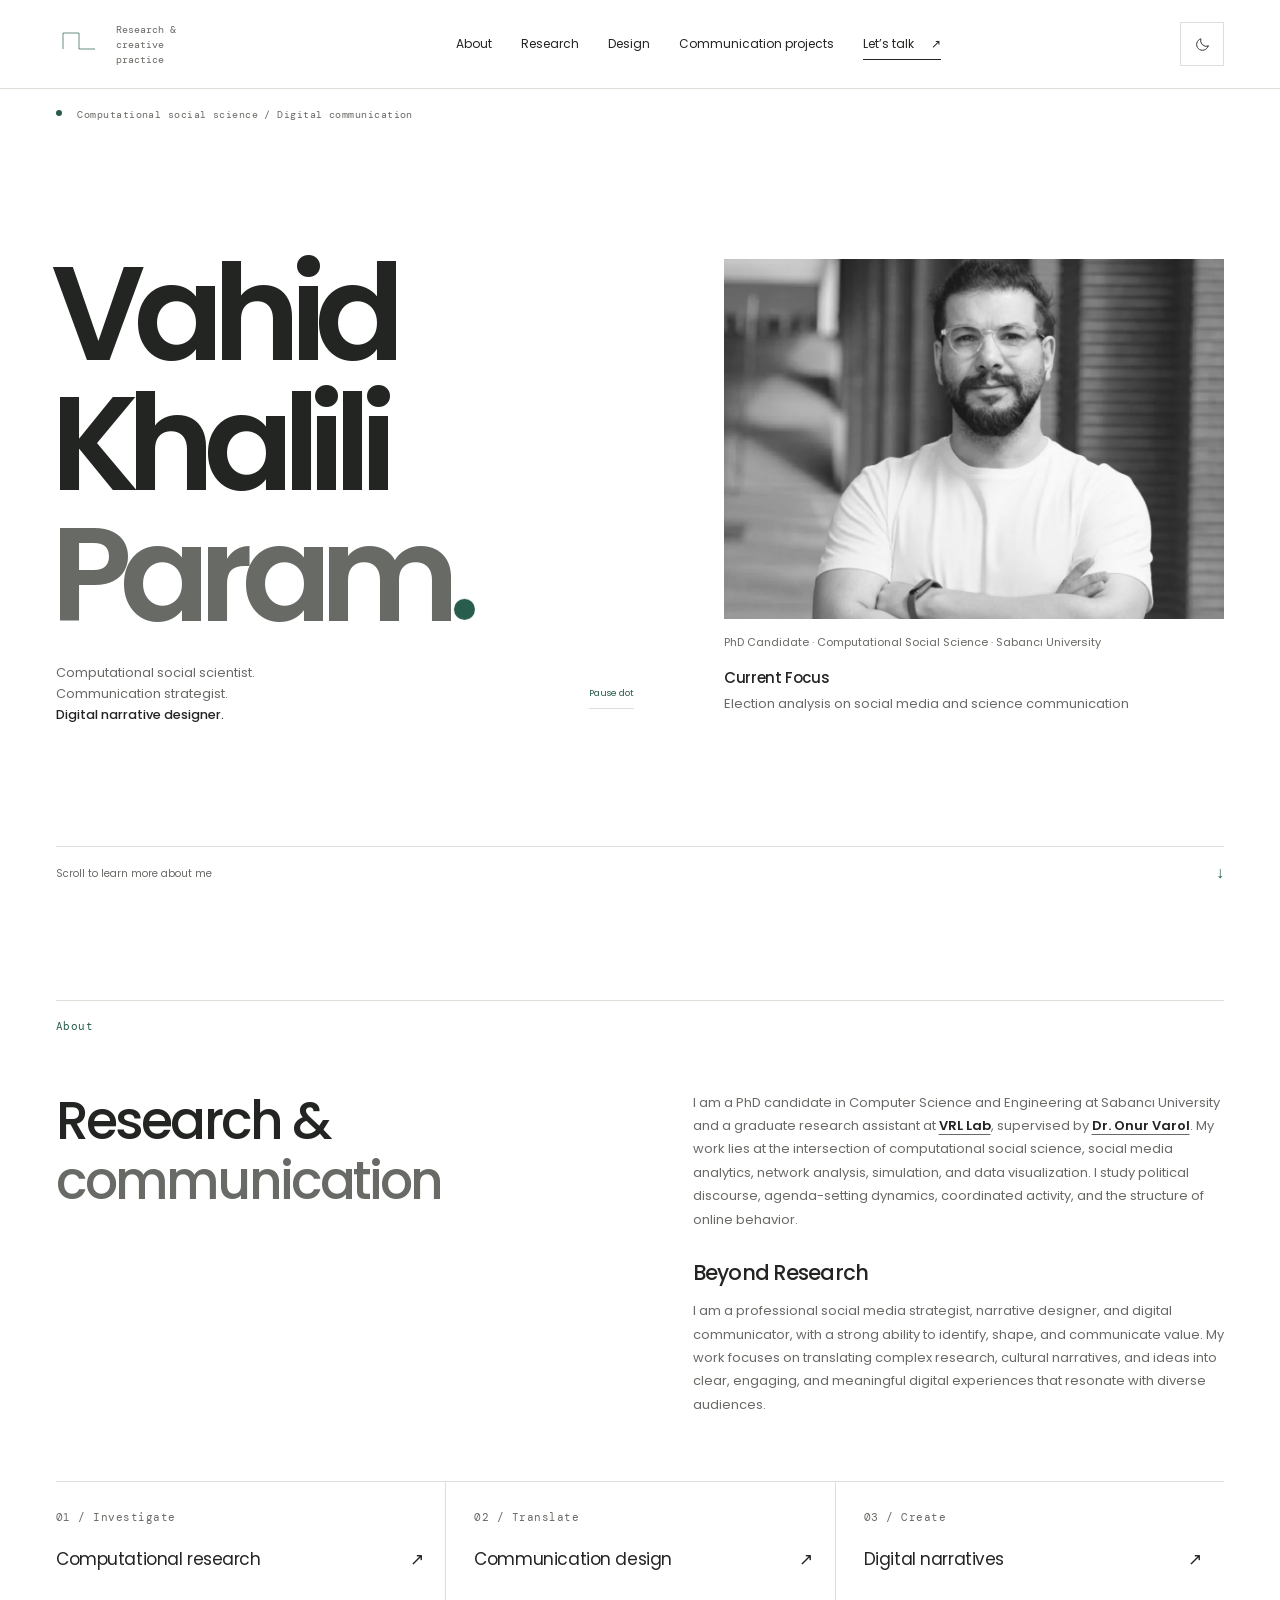
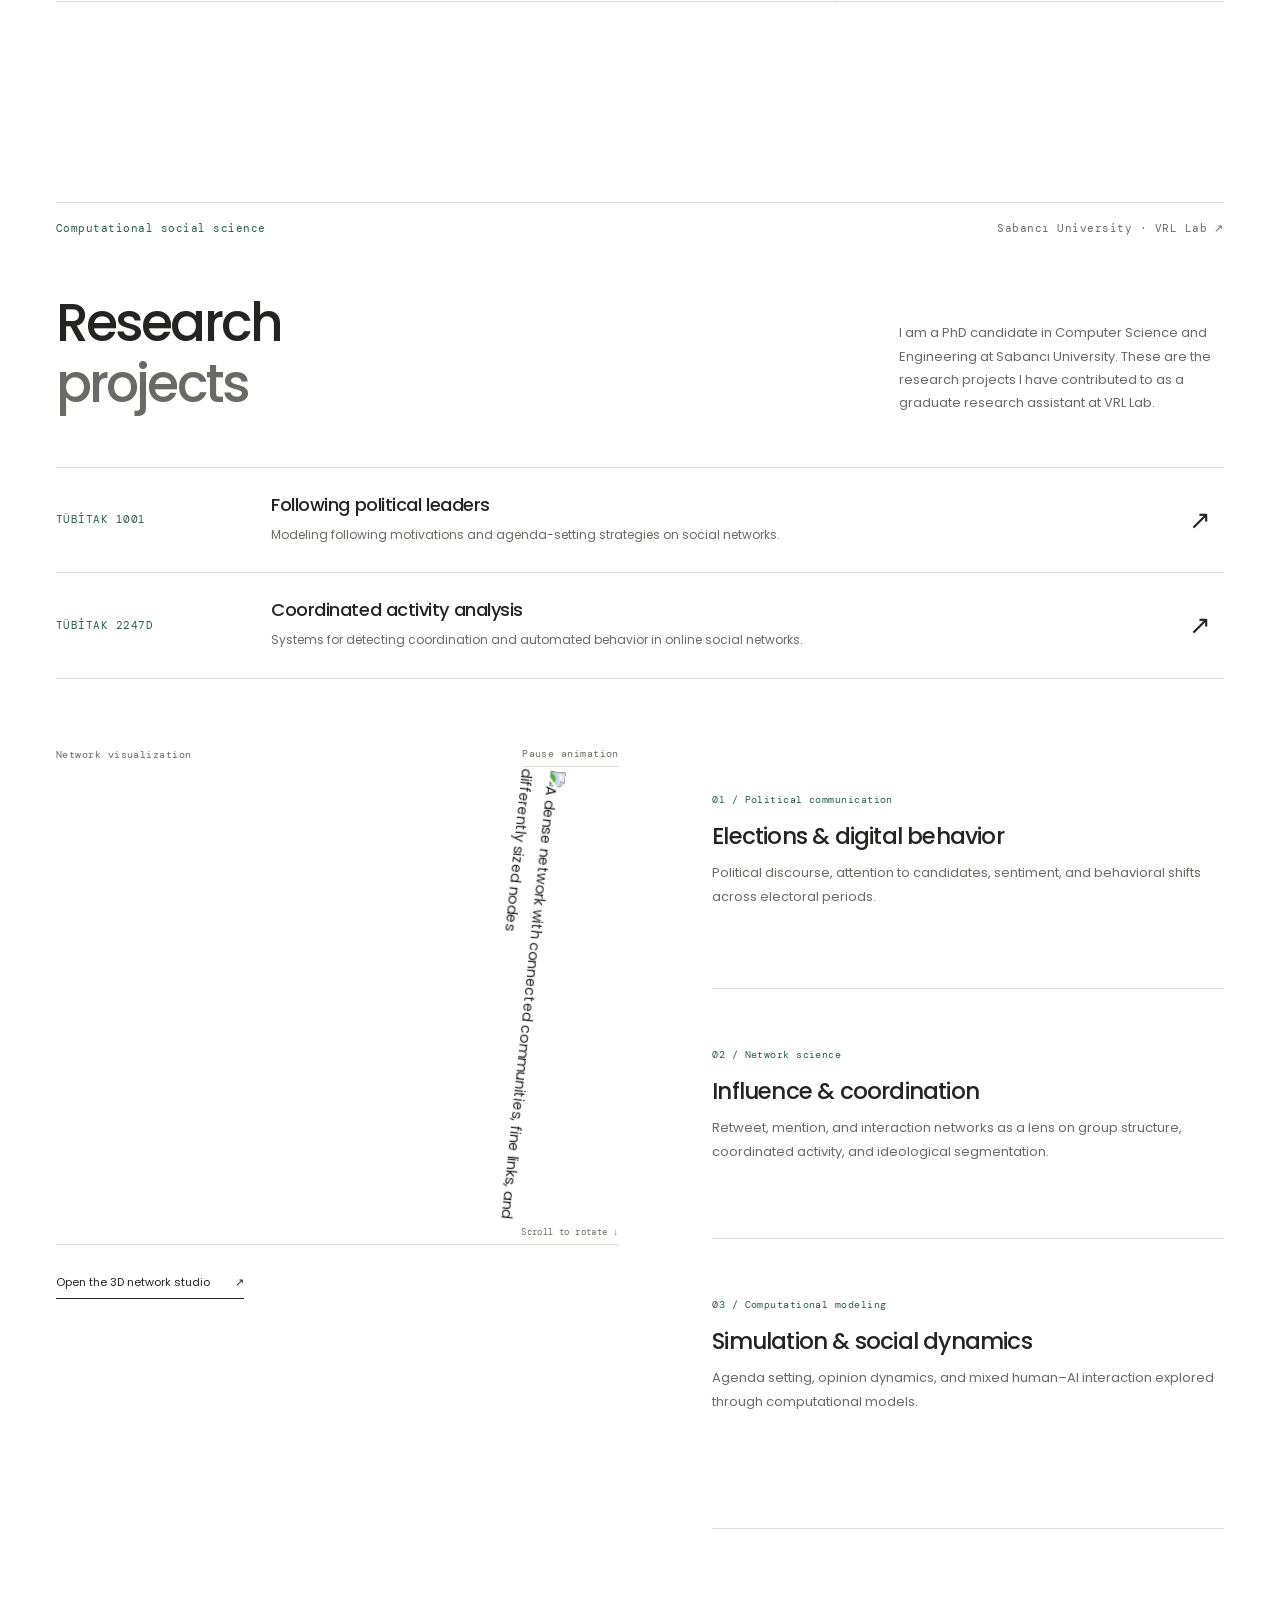
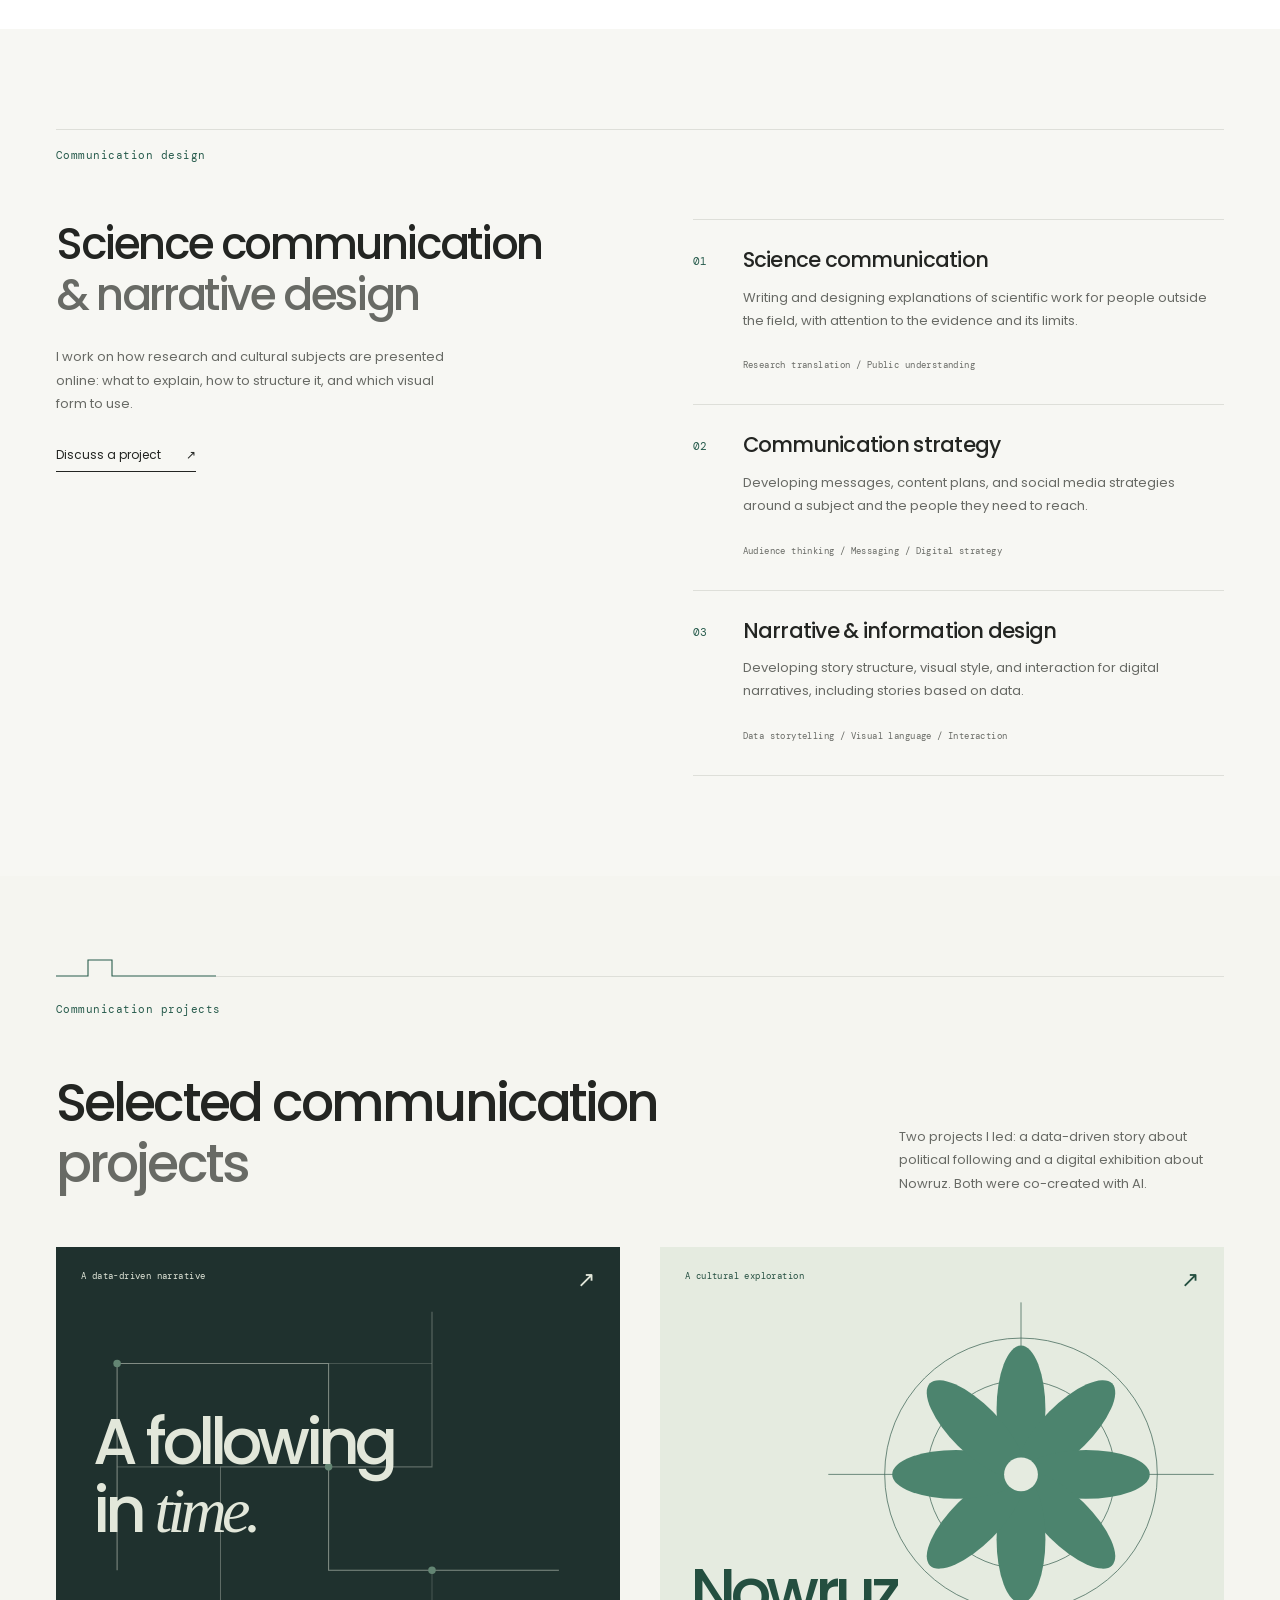
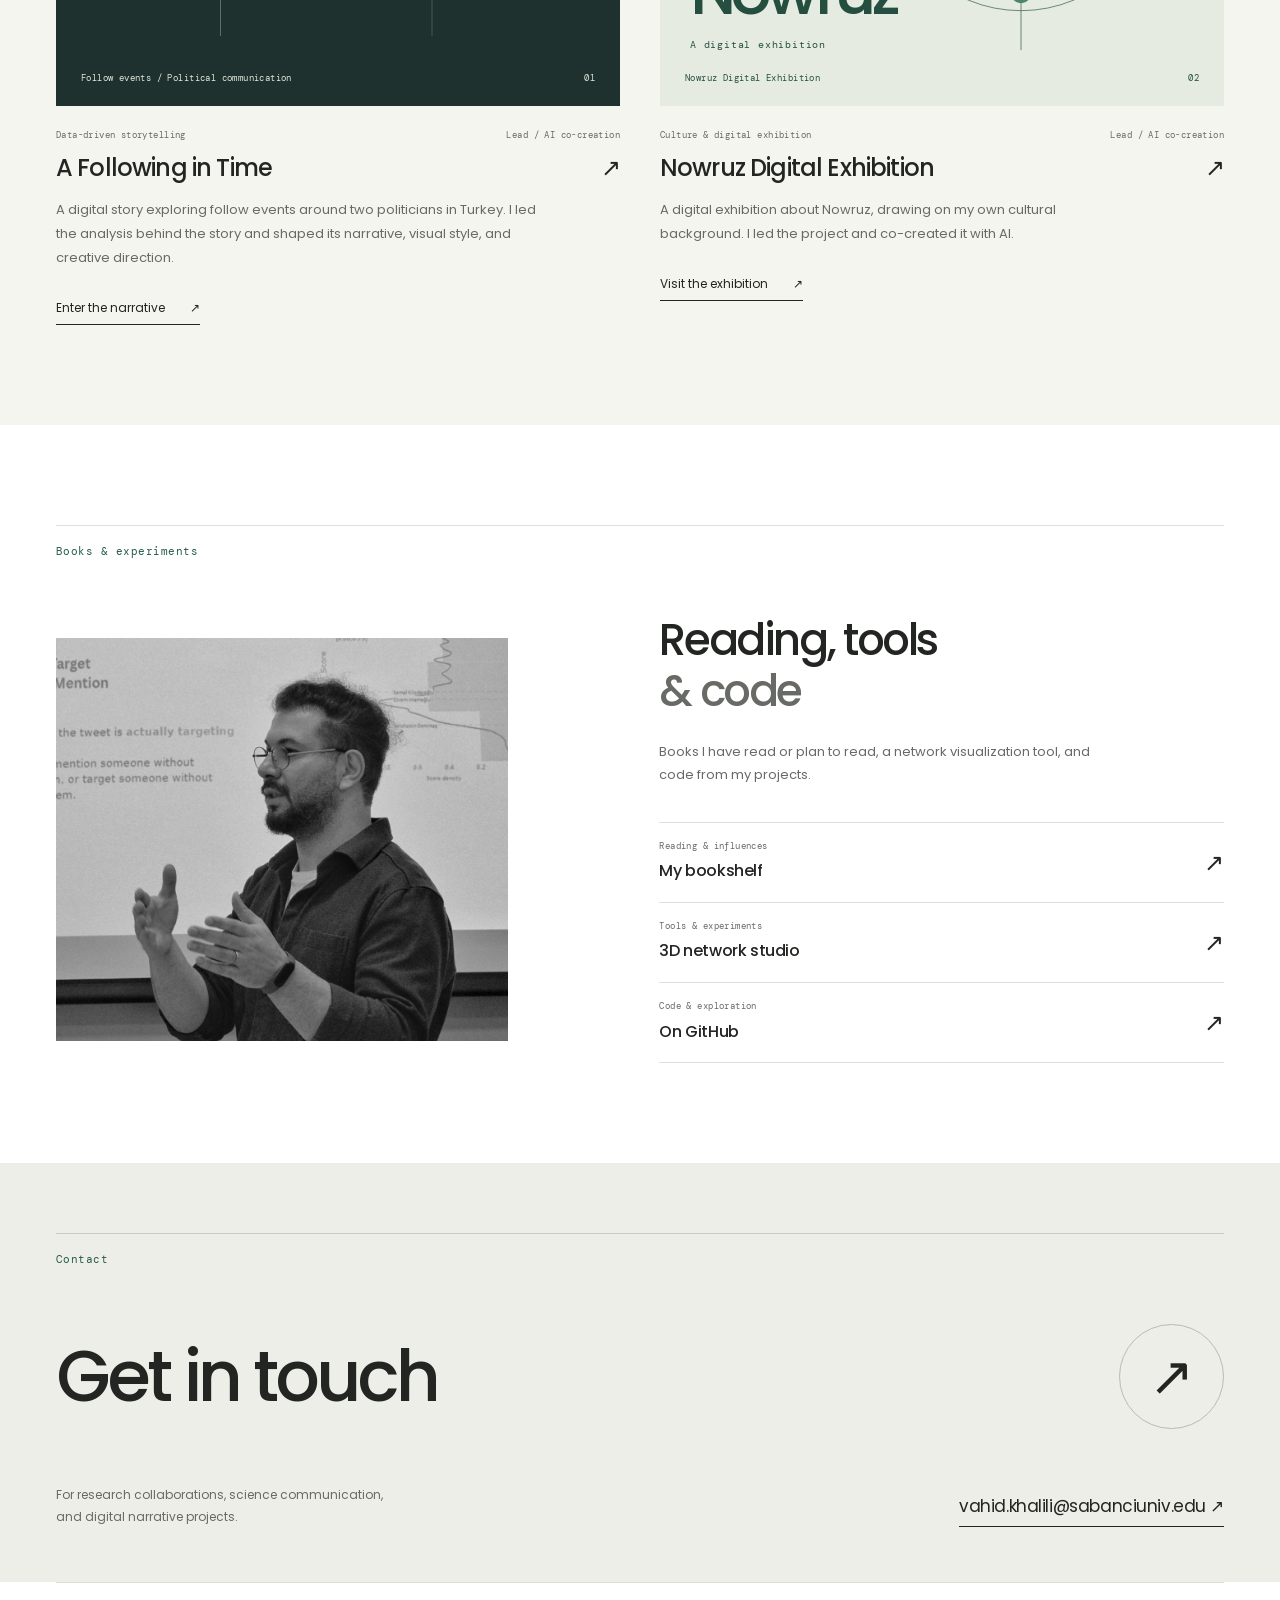
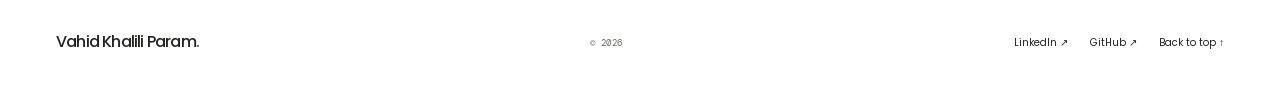
==== commit 42f80f7d: "Add theme toggle functionality and styles for dark mode support" ====
--- a/index.html
+++ b/index.html
@@ -6,6 +6,7 @@
   <title>Vahid Khalili Param — Research, Communication & Digital Narratives</title>
   <meta name="description" content="Vahid Khalili Param works across computational social science, science communication, and digital narrative design. Explore research, data-driven stories, and cultural projects." />
   <meta name="theme-color" content="#ffffff" />
+  <script src="theme.js"></script>
   <link rel="canonical" href="https://vahidparam.com/" />
   <meta property="og:type" content="website" />
   <meta property="og:title" content="Vahid Khalili Param — Research & digital narratives" />
@@ -21,6 +22,7 @@
   <link rel="stylesheet" href="line-language.css" />
   <link rel="stylesheet" href="playful-dot.css" />
   <link rel="stylesheet" href="hero.css" />
+  <link rel="stylesheet" href="theme.css" />
   <script src="script.js" defer></script>
   <script src="network.js" defer></script>
   <script src="playful-dot.js" defer></script>
@@ -30,8 +32,11 @@
   <a class="skip-link" href="#main">Skip to content</a>
   <header class="topbar">
     <div class="container nav">
-      <a href="#home" class="brand" aria-label="Vahid Khalili Param, home"><img class="brand-logo" src="images/tile-fragment.svg" alt="" width="48" height="48" /><span class="brand-note">Research & creative practice</span></a>
-      <button class="menu-toggle" aria-expanded="false" aria-controls="site-nav" type="button">Menu <span aria-hidden="true">+</span></button>
+      <a href="#home" class="brand" aria-label="Vahid Khalili Param, home"><svg class="brand-logo" viewBox="0 0 96 96" aria-hidden="true" width="48" height="48"><path d="M14 58V26h32v32h32" fill="none" stroke="currentColor" stroke-width="1.4" /></svg><span class="brand-note">Research & creative practice</span></a>
+      <div class="nav-controls"><button class="theme-toggle" type="button" aria-label="Dark theme" aria-pressed="false" title="Switch to dark theme" hidden>
+        <svg class="theme-icon theme-icon-moon" viewBox="0 0 24 24" aria-hidden="true"><path d="M20 14.3A8.3 8.3 0 0 1 9.7 4 8.3 8.3 0 1 0 20 14.3Z" /></svg>
+        <svg class="theme-icon theme-icon-sun" viewBox="0 0 24 24" aria-hidden="true"><circle cx="12" cy="12" r="3.5" /><path d="M12 2v2m0 16v2M2 12h2m16 0h2M5 5l1.5 1.5m11 11L19 19M5 19l1.5-1.5m11-11L19 5" /></svg>
+      </button><button class="menu-toggle" aria-expanded="false" aria-controls="site-nav" type="button">Menu <span aria-hidden="true">+</span></button></div>
       <nav id="site-nav" aria-label="Main navigation">
         <a href="#about">About</a><a href="#research">Research</a><a href="#communication">Design</a><a href="#narratives">Communication projects</a><a class="nav-contact" href="#contact">Let’s talk <span aria-hidden="true">↗</span></a>
       </nav>
@@ -109,7 +114,7 @@
           <article class="portfolio-project">
             <a class="project-art nowruz-art" href="https://vahidparam.com/nowruz-digital-exhibition/" target="_blank" rel="noopener noreferrer" aria-label="Visit Nowruz Digital Exhibition (opens in a new tab)">
               <div class="art-top micro"><span>A cultural exploration</span><span>↗</span></div>
-              <svg class="nowruz-flower" viewBox="0 0 600 420" aria-hidden="true"><g fill="none" stroke="currentColor" stroke-width="0.8"><circle cx="300" cy="208" r="145"/><circle cx="300" cy="208" r="100"/><path d="M95 208H505M300 25V395"/></g><g fill="#32735b" transform="translate(300 208)"><ellipse cx="0" cy="-69" rx="26" ry="68"/><ellipse cx="0" cy="-69" rx="26" ry="68" transform="rotate(45)"/><ellipse cx="0" cy="-69" rx="26" ry="68" transform="rotate(90)"/><ellipse cx="0" cy="-69" rx="26" ry="68" transform="rotate(135)"/><ellipse cx="0" cy="-69" rx="26" ry="68" transform="rotate(180)"/><ellipse cx="0" cy="-69" rx="26" ry="68" transform="rotate(225)"/><ellipse cx="0" cy="-69" rx="26" ry="68" transform="rotate(270)"/><ellipse cx="0" cy="-69" rx="26" ry="68" transform="rotate(315)"/><circle r="18" fill="#e5ebe0"/></g></svg>
+              <svg class="nowruz-flower" viewBox="0 0 600 420" aria-hidden="true"><g fill="none" stroke="currentColor" stroke-width="0.8"><circle cx="300" cy="208" r="145"/><circle cx="300" cy="208" r="100"/><path d="M95 208H505M300 25V395"/></g><g fill="var(--nowruz-petal, #32735b)" transform="translate(300 208)"><ellipse cx="0" cy="-69" rx="26" ry="68"/><ellipse cx="0" cy="-69" rx="26" ry="68" transform="rotate(45)"/><ellipse cx="0" cy="-69" rx="26" ry="68" transform="rotate(90)"/><ellipse cx="0" cy="-69" rx="26" ry="68" transform="rotate(135)"/><ellipse cx="0" cy="-69" rx="26" ry="68" transform="rotate(180)"/><ellipse cx="0" cy="-69" rx="26" ry="68" transform="rotate(225)"/><ellipse cx="0" cy="-69" rx="26" ry="68" transform="rotate(270)"/><ellipse cx="0" cy="-69" rx="26" ry="68" transform="rotate(315)"/><circle r="18" fill="var(--nowruz-center, #e5ebe0)"/></g></svg>
               <div class="cover-title">Nowruz<span class="cover-subtitle">A digital exhibition</span></div><div class="art-bottom micro"><span>Nowruz Digital Exhibition</span><span>02</span></div>
             </a>
             <div class="project-meta micro"><span>Culture & digital exhibition</span><span>Lead / AI co-creation</span></div>
--- a/theme.css
+++ b/theme.css
@@ -0,0 +1,66 @@
+:root { color-scheme: light; }
+:root[data-theme="dark"] {
+  color-scheme: dark;
+  --paper: #161b18;
+  --ink: #edf1e9;
+  --muted: #a7b0a6;
+  --line: #344038;
+  --accent: #9bc7a5;
+  --soft: #1e2721;
+  --nowruz-petal: #82b394;
+  --nowruz-center: #25392c;
+}
+
+.brand-logo { color: var(--accent); }
+.nav-controls { display: flex; gap: 10px; align-items: center; flex-shrink: 0; order: 3; }
+.nav > nav { order: 2; }
+.nav-controls .menu-toggle { margin: 0; }
+.theme-toggle {
+  display: inline-flex;
+  align-items: center;
+  justify-content: center;
+  width: 44px;
+  height: 44px;
+  padding: 0;
+  border: 1px solid var(--line);
+  border-radius: 0;
+  background: transparent;
+  color: var(--ink);
+  cursor: pointer;
+}
+.theme-toggle[hidden] { display: none; }
+.theme-toggle:hover { color: var(--accent); background: var(--soft); }
+.theme-icon { width: 17px; height: 17px; fill: none; stroke: currentColor; stroke-width: 1.3; stroke-linecap: round; stroke-linejoin: round; }
+.theme-icon-sun { display: none; }
+:root[data-theme="dark"] .theme-icon-moon { display: none; }
+:root[data-theme="dark"] .theme-icon-sun { display: block; }
+
+:root[data-theme="dark"] ::selection { background: #385743; color: var(--ink); }
+:root[data-theme="dark"] .topbar { background: rgba(22, 27, 24, .96); }
+:root[data-theme="dark"] .skip-link { background: var(--accent); color: var(--paper); }
+:root[data-theme="dark"] .communication-section { background: #1c241e; }
+:root[data-theme="dark"] .contact-section { background: #253127; }
+:root[data-theme="dark"] .contact-section .section-marker { border-color: #405143; }
+:root[data-theme="dark"] .contact-arrow { border-color: #526151; }
+:root[data-theme="dark"] .contact-arrow:hover { background: var(--soft); }
+:root[data-theme="dark"] .following-art { background: #203e33; color: #e1eddd; }
+:root[data-theme="dark"] .following-art:hover { color: #fff; }
+:root[data-theme="dark"] .nowruz-art { background: #25392c; color: #cde3c8; }
+:root[data-theme="dark"] .network-image { filter: invert(1) brightness(.9); }
+:root[data-theme="dark"] .shelf-controls input,
+:root[data-theme="dark"] .shelf-controls select { background: var(--soft); color: var(--ink); }
+:root[data-theme="dark"] .timeline-tooltip { background: var(--soft); box-shadow: 0 8px 25px #0003; }
+:root[data-theme="dark"] .timeline-grid { stroke: var(--line); }
+:root[data-theme="dark"] .timeline-axis { stroke: #69786b; }
+:root[data-theme="dark"] .timeline-line { stroke: #99b49a; }
+:root[data-theme="dark"] .timeline-point { stroke: var(--paper); }
+
+@media (max-width: 760px) {
+  .nav { gap: 12px; }
+  .nav-controls { gap: 8px; }
+  .nav-controls .menu-toggle { gap: 12px; padding: 8px 10px; }
+  :root[data-theme="dark"] .nav > nav { background: var(--paper); }
+}
+@media (max-width: 420px) {
+  .brand-note { max-width: 70px; font-size: 8px; }
+}
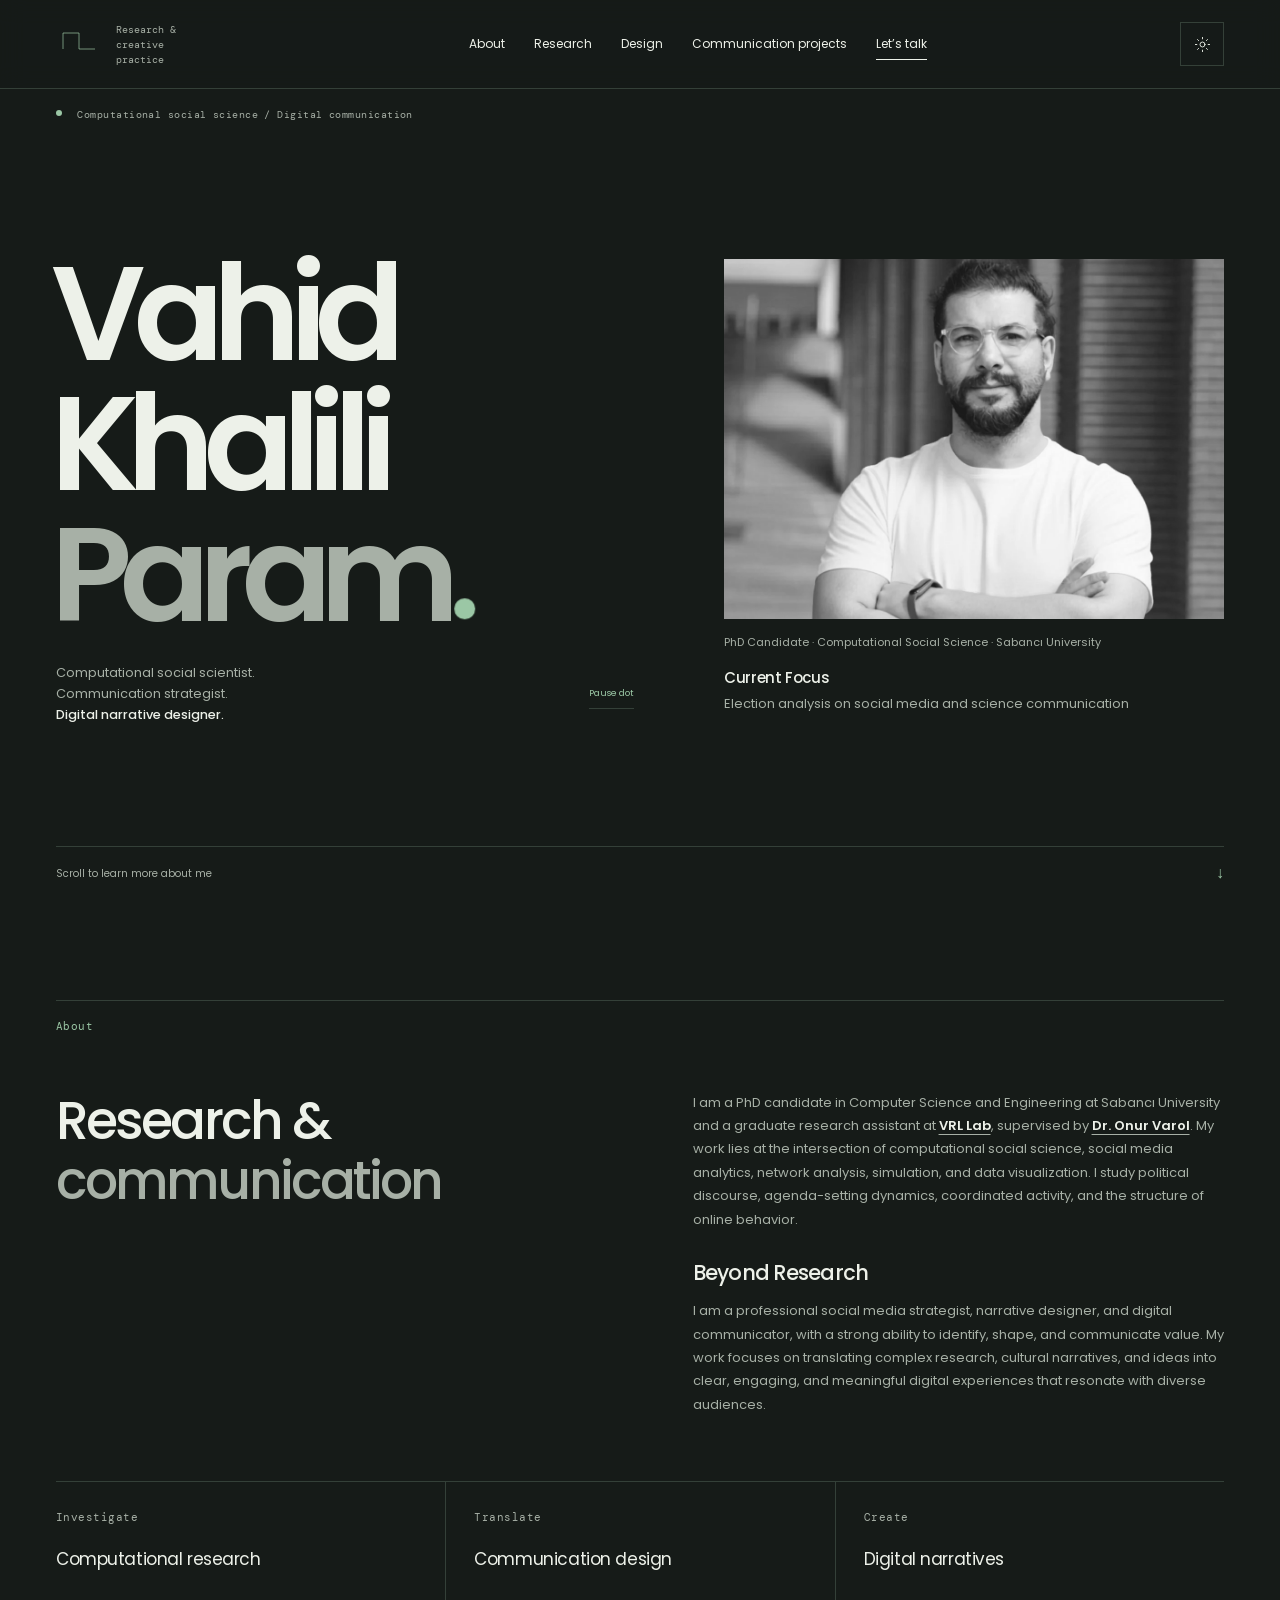
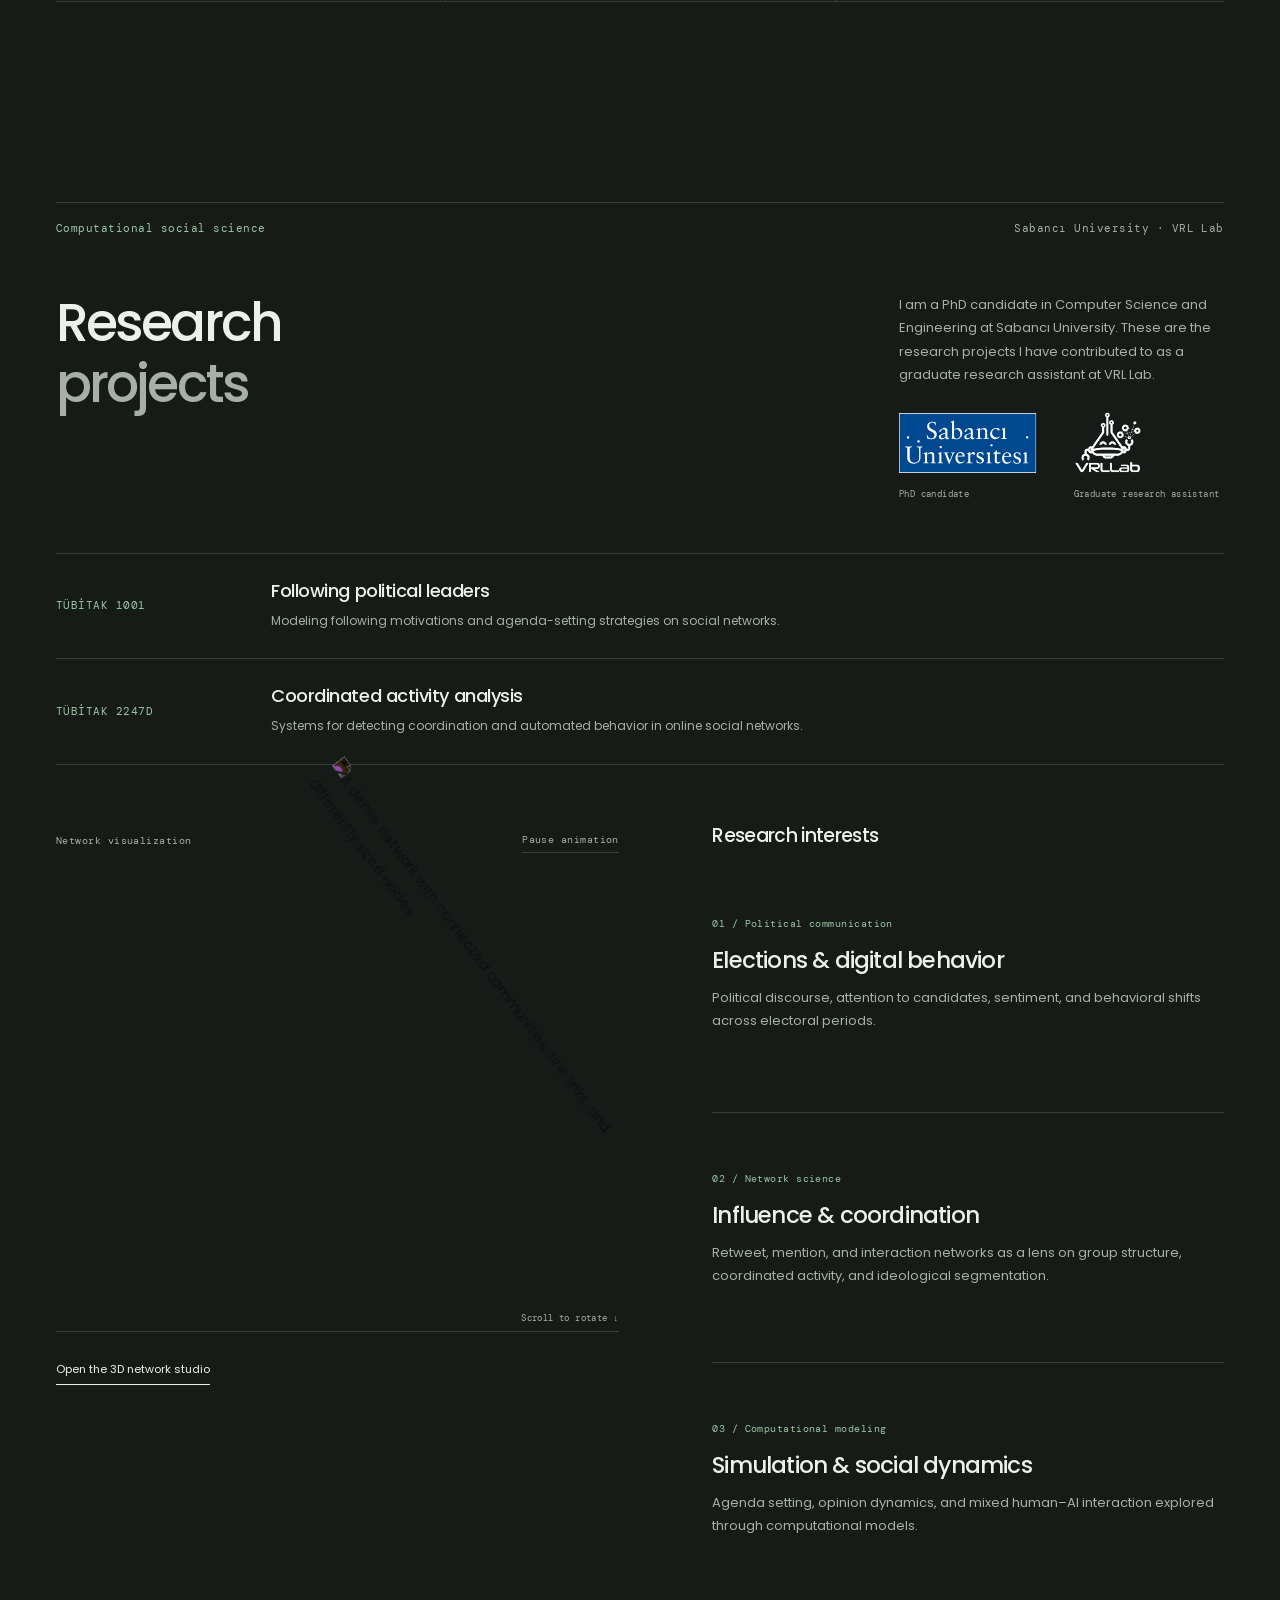
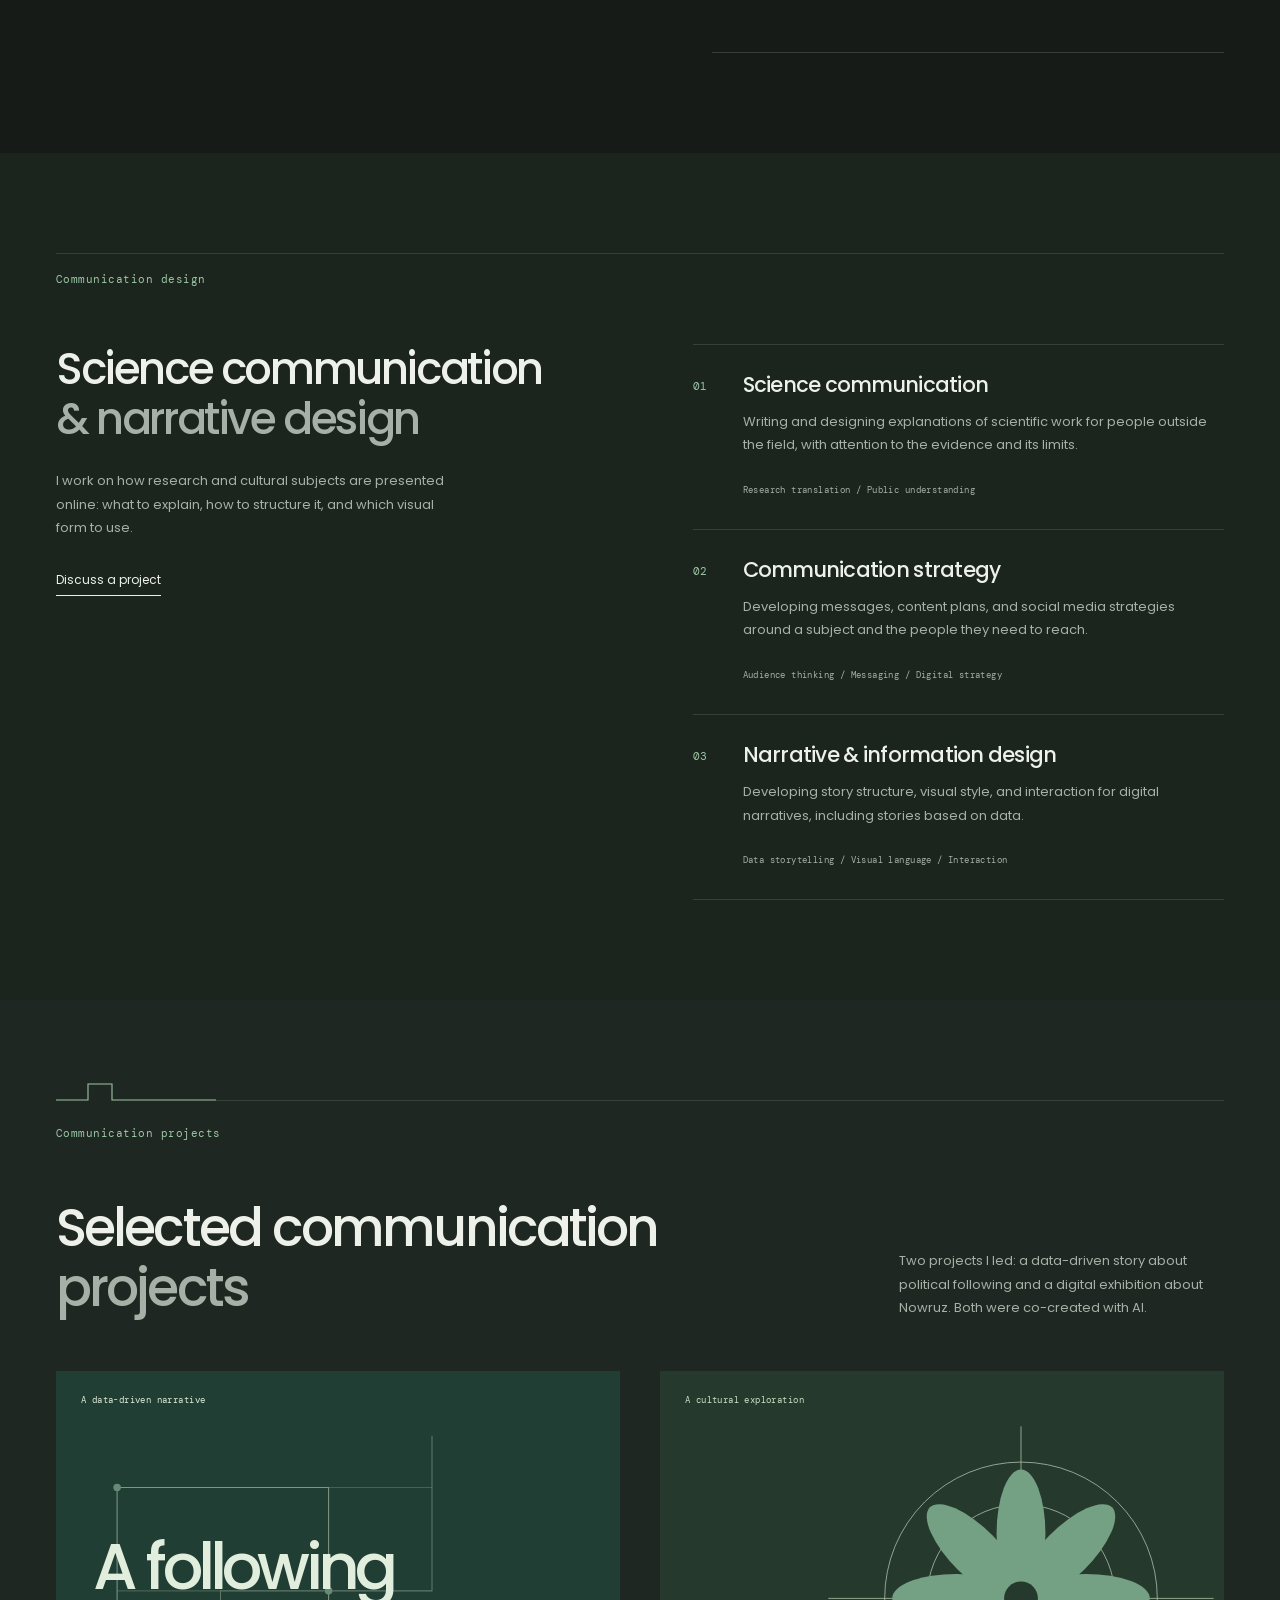
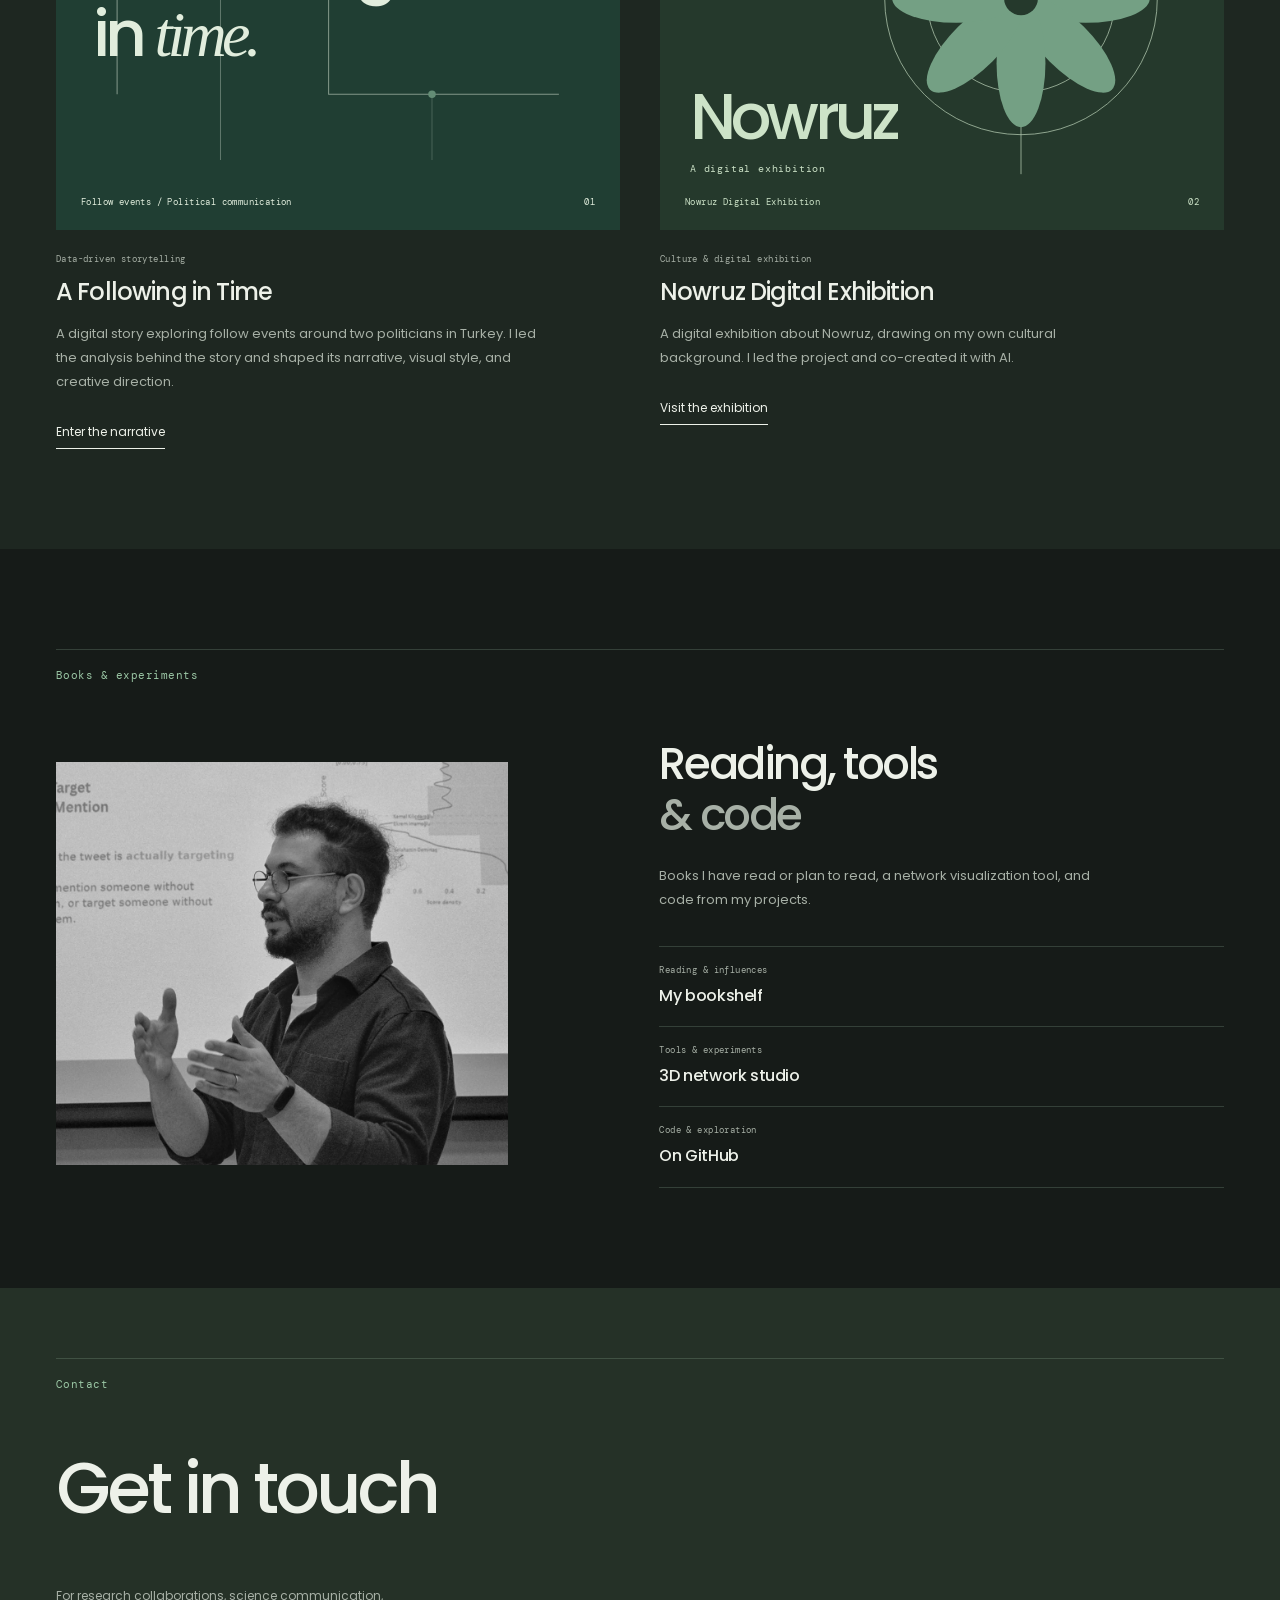
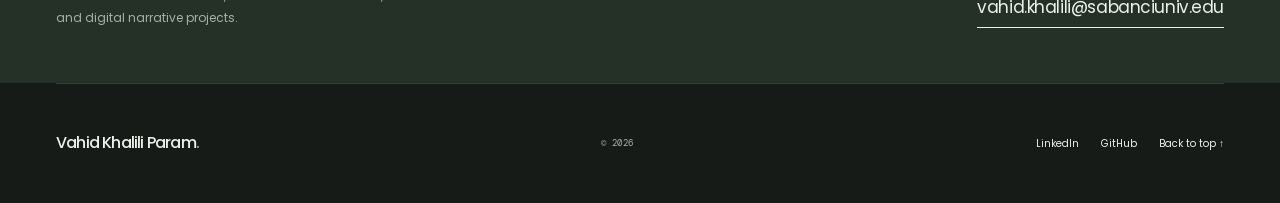
==== commit c37b5324: "Refactor code structure for improved readability and maintainability" ====
--- a/index.html
+++ b/index.html
@@ -1,11 +1,11 @@
 <!DOCTYPE html>
-<html lang="en">
+<html lang="en" data-theme="dark">
 <head>
   <meta charset="UTF-8" />
   <meta name="viewport" content="width=device-width, initial-scale=1.0" />
   <title>Vahid Khalili Param — Research, Communication & Digital Narratives</title>
   <meta name="description" content="Vahid Khalili Param works across computational social science, science communication, and digital narrative design. Explore research, data-driven stories, and cultural projects." />
-  <meta name="theme-color" content="#ffffff" />
+  <meta name="theme-color" content="#161b18" />
   <script src="theme.js"></script>
   <link rel="canonical" href="https://vahidparam.com/" />
   <meta property="og:type" content="website" />
@@ -33,12 +33,12 @@
   <header class="topbar">
     <div class="container nav">
       <a href="#home" class="brand" aria-label="Vahid Khalili Param, home"><svg class="brand-logo" viewBox="0 0 96 96" aria-hidden="true" width="48" height="48"><path d="M14 58V26h32v32h32" fill="none" stroke="currentColor" stroke-width="1.4" /></svg><span class="brand-note">Research & creative practice</span></a>
-      <div class="nav-controls"><button class="theme-toggle" type="button" aria-label="Dark theme" aria-pressed="false" title="Switch to dark theme" hidden>
+      <div class="nav-controls"><button class="theme-toggle" type="button" aria-label="Dark theme" aria-pressed="true" title="Switch to light theme" hidden>
         <svg class="theme-icon theme-icon-moon" viewBox="0 0 24 24" aria-hidden="true"><path d="M20 14.3A8.3 8.3 0 0 1 9.7 4 8.3 8.3 0 1 0 20 14.3Z" /></svg>
         <svg class="theme-icon theme-icon-sun" viewBox="0 0 24 24" aria-hidden="true"><circle cx="12" cy="12" r="3.5" /><path d="M12 2v2m0 16v2M2 12h2m16 0h2M5 5l1.5 1.5m11 11L19 19M5 19l1.5-1.5m11-11L19 5" /></svg>
       </button><button class="menu-toggle" aria-expanded="false" aria-controls="site-nav" type="button">Menu <span aria-hidden="true">+</span></button></div>
       <nav id="site-nav" aria-label="Main navigation">
-        <a href="#about">About</a><a href="#research">Research</a><a href="#communication">Design</a><a href="#narratives">Communication projects</a><a class="nav-contact" href="#contact">Let’s talk <span aria-hidden="true">↗</span></a>
+        <a href="#about">About</a><a href="#research">Research</a><a href="#communication">Design</a><a href="#narratives">Communication projects</a><a class="nav-contact" href="#contact">Let’s talk</a>
       </nav>
     </div>
   </header>
@@ -71,12 +71,17 @@
           <p>I am a professional social media strategist, narrative designer, and digital communicator, with a strong ability to identify, shape, and communicate value. My work focuses on translating complex research, cultural narratives, and ideas into clear, engaging, and meaningful digital experiences that resonate with diverse audiences.</p>
         </div>
       </div>
-      <div class="practice-index"><a href="#research"><span class="micro">01 / Investigate</span><span>Computational research <span aria-hidden="true">↗</span></span></a><a href="#communication"><span class="micro">02 / Translate</span><span>Communication design <span aria-hidden="true">↗</span></span></a><a href="#narratives"><span class="micro">03 / Create</span><span>Digital narratives <span aria-hidden="true">↗</span></span></a></div>
+      <div class="practice-index"><a href="#research"><span class="micro">Investigate</span><span>Computational research</span></a><a href="#communication"><span class="micro">Translate</span><span>Communication design</span></a><a href="#narratives"><span class="micro">Create</span><span>Digital narratives</span></a></div>
     </section>
     <section id="research" class="section container">
-      <div class="section-marker micro"><span>Computational social science</span><a href="https://varollab.com/index.html" target="_blank" rel="noopener noreferrer">Sabancı University · VRL Lab ↗</a></div>
-      <div class="section-heading"><h2>Research<br /><em><span class="dot-word">projects<span class="dot-anchor" data-dot-anchor="research" aria-hidden="true">.</span></span></em></h2><p>I am a PhD candidate in Computer Science and Engineering at Sabancı University. These are the research projects I have contributed to as a graduate research assistant at VRL Lab.</p></div>
-      <div class="research-projects"><a class="research-row" href="https://varollab.com/projects/tubitak1001election.html" target="_blank" rel="noopener noreferrer"><span class="micro">TÜBİTAK 1001</span><div><h4>Following political leaders</h4><p>Modeling following motivations and agenda-setting strategies on social networks.</p></div><span class="row-arrow" aria-hidden="true">↗</span></a><a class="research-row" href="https://varollab.com/projects/tubitak2247d.html" target="_blank" rel="noopener noreferrer"><span class="micro">TÜBİTAK 2247D</span><div><h4>Coordinated activity analysis</h4><p>Systems for detecting coordination and automated behavior in online social networks.</p></div><span class="row-arrow" aria-hidden="true">↗</span></a></div>
+      <div class="section-marker micro"><span>Computational social science</span><a href="https://varollab.com/index.html" target="_blank" rel="noopener noreferrer">Sabancı University · VRL Lab</a></div>
+      <div class="section-heading"><h2>Research<br /><em><span class="dot-word">projects<span class="dot-anchor" data-dot-anchor="research" aria-hidden="true">.</span></span></em></h2><div class="research-intro"><p>I am a PhD candidate in Computer Science and Engineering at Sabancı University. These are the research projects I have contributed to as a graduate research assistant at VRL Lab.</p>
+      <div class="research-affiliations" aria-label="Research affiliations">
+        <a class="research-affiliation" href="https://www.sabanciuniv.edu/en" target="_blank" rel="noopener noreferrer"><img class="affiliation-logo affiliation-logo--sabanci" src="images/sabanci-university.svg" alt="Sabancı University" width="138" height="60" loading="lazy" /><span class="micro">PhD candidate</span></a>
+        <a class="research-affiliation" href="https://varollab.com/index.html" target="_blank" rel="noopener noreferrer"><img class="affiliation-logo affiliation-logo--vrl" src="images/vrl-lab.png" alt="VRL Lab" width="1000" height="925" loading="lazy" /><span class="micro">Graduate research assistant</span></a>
+      </div>
+      </div></div>
+      <div class="research-projects"><a class="research-row" href="https://varollab.com/projects/tubitak1001election.html" target="_blank" rel="noopener noreferrer"><span class="micro">TÜBİTAK 1001</span><div><h4>Following political leaders</h4><p>Modeling following motivations and agenda-setting strategies on social networks.</p></div></a><a class="research-row" href="https://varollab.com/projects/tubitak2247d.html" target="_blank" rel="noopener noreferrer"><span class="micro">TÜBİTAK 2247D</span><div><h4>Coordinated activity analysis</h4><p>Systems for detecting coordination and automated behavior in online social networks.</p></div></a></div>
       <div class="research-grid">
         <figure class="network-exhibit" aria-label="Network visualization">
           <div class="network-heading"><span class="micro">Network visualization</span><button class="network-pause micro" type="button" aria-pressed="false" hidden>Pause animation</button></div>
@@ -84,14 +89,14 @@
             <div class="network-position"><img class="network-image" src="images/network_visualization_darktheme.svg" alt="A dense network with connected communities, fine links, and differently sized nodes" width="1080" height="1080" loading="lazy" decoding="async" /></div>
             <span class="network-scroll-cue micro" aria-hidden="true">Scroll to rotate ↓</span>
           </div>
-          <figcaption><a class="text-link" href="https://vahidparam.com/3Dnetwork_studio/" target="_blank" rel="noopener noreferrer">Open the 3D network studio <span aria-hidden="true">↗</span></a></figcaption>
+          <figcaption><a class="text-link" href="https://vahidparam.com/3Dnetwork_studio/" target="_blank" rel="noopener noreferrer">Open the 3D network studio</a></figcaption>
         </figure>
-        <div class="research-themes"><article><span class="micro">01 / Political communication</span><h3>Elections & digital behavior</h3><p>Political discourse, attention to candidates, sentiment, and behavioral shifts across electoral periods.</p></article><article><span class="micro">02 / Network science</span><h3>Influence & coordination</h3><p>Retweet, mention, and interaction networks as a lens on group structure, coordinated activity, and ideological segmentation.</p></article><article><span class="micro">03 / Computational modeling</span><h3>Simulation & social dynamics</h3><p>Agenda setting, opinion dynamics, and mixed human–AI interaction explored through computational models.</p></article></div>
+        <div class="research-themes" aria-labelledby="research-interests-title"><h3 id="research-interests-title" class="research-interests-title">Research interests</h3><article><span class="micro">01 / Political communication</span><h4>Elections & digital behavior</h4><p>Political discourse, attention to candidates, sentiment, and behavioral shifts across electoral periods.</p></article><article><span class="micro">02 / Network science</span><h4>Influence & coordination</h4><p>Retweet, mention, and interaction networks as a lens on group structure, coordinated activity, and ideological segmentation.</p></article><article><span class="micro">03 / Computational modeling</span><h4>Simulation & social dynamics</h4><p>Agenda setting, opinion dynamics, and mixed human–AI interaction explored through computational models.</p></article></div>
       </div>
     </section>
     <section id="communication" class="section communication-section">
       <div class="container"><div class="section-marker micro"><span>Communication design</span></div>
-        <div class="communication-grid"><div class="communication-intro"><h2>Science communication<br /><em>& narrative <span class="dot-word">design<span class="dot-anchor" data-dot-anchor="communication" aria-hidden="true">.</span></span></em></h2><p>I work on how research and cultural subjects are presented online: what to explain, how to structure it, and which visual form to use.</p><a class="text-link" href="mailto:vahid.khalili@sabanciuniv.edu">Discuss a project <span aria-hidden="true">↗</span></a></div>
+        <div class="communication-grid"><div class="communication-intro"><h2>Science communication<br /><em>& narrative <span class="dot-word">design<span class="dot-anchor" data-dot-anchor="communication" aria-hidden="true">.</span></span></em></h2><p>I work on how research and cultural subjects are presented online: what to explain, how to structure it, and which visual form to use.</p><a class="text-link" href="mailto:vahid.khalili@sabanciuniv.edu">Discuss a project</a></div>
         <div class="services"><article><span class="micro">01</span><div><h3>Science communication</h3><p>Writing and designing explanations of scientific work for people outside the field, with attention to the evidence and its limits.</p><span class="service-tags micro">Research translation / Public understanding</span></div></article><article><span class="micro">02</span><div><h3>Communication strategy</h3><p>Developing messages, content plans, and social media strategies around a subject and the people they need to reach.</p><span class="service-tags micro">Audience thinking / Messaging / Digital strategy</span></div></article><article><span class="micro">03</span><div><h3>Narrative & information design</h3><p>Developing story structure, visual style, and interaction for digital narratives, including stories based on data.</p><span class="service-tags micro">Data storytelling / Visual language / Interaction</span></div></article></div></div>
       </div>
     </section>
@@ -102,32 +107,32 @@
         <div class="portfolio-grid">
           <article class="portfolio-project">
             <a class="project-art following-art" href="https://vahidparam.com/a-following-in-time/" target="_blank" rel="noopener noreferrer" aria-label="Explore A Following in Time (opens in a new tab)">
-              <div class="art-top micro"><span>A data-driven narrative</span><span>↗</span></div>
+              <div class="art-top micro"><span>A data-driven narrative</span></div>
               <svg class="time-orbits" viewBox="0 0 600 420" aria-hidden="true"><g fill="none" stroke="currentColor" stroke-width="1.1"><path d="M65 310V90h225v220h245"/><path d="M175 380V200h225V35" opacity=".65"/><path d="M65 200h110M290 90h110M400 310v70" opacity=".4"/></g><g fill="#a7d9b7"><circle cx="65" cy="90" r="4"/><circle cx="290" cy="200" r="4"/><circle cx="400" cy="310" r="4"/></g></svg>
               <div class="cover-title">A following<br />in <span>time.</span></div><div class="art-bottom micro"><span>Follow events / Political communication</span><span>01</span></div>
             </a>
-            <div class="project-meta micro"><span>Data-driven storytelling</span><span>Lead / AI co-creation</span></div>
-            <h3><a href="https://vahidparam.com/a-following-in-time/" target="_blank" rel="noopener noreferrer">A Following in Time <span aria-hidden="true">↗</span></a></h3>
+            <div class="project-meta micro"><span>Data-driven storytelling</span></div>
+            <h3><a href="https://vahidparam.com/a-following-in-time/" target="_blank" rel="noopener noreferrer">A Following in Time</a></h3>
             <p>A digital story exploring follow events around two politicians in Turkey. I led the analysis behind the story and shaped its narrative, visual style, and creative direction.</p>
-            <a class="text-link" href="https://vahidparam.com/a-following-in-time/" target="_blank" rel="noopener noreferrer">Enter the narrative <span aria-hidden="true">↗</span></a>
+            <a class="text-link" href="https://vahidparam.com/a-following-in-time/" target="_blank" rel="noopener noreferrer">Enter the narrative</a>
           </article>
           <article class="portfolio-project">
             <a class="project-art nowruz-art" href="https://vahidparam.com/nowruz-digital-exhibition/" target="_blank" rel="noopener noreferrer" aria-label="Visit Nowruz Digital Exhibition (opens in a new tab)">
-              <div class="art-top micro"><span>A cultural exploration</span><span>↗</span></div>
+              <div class="art-top micro"><span>A cultural exploration</span></div>
               <svg class="nowruz-flower" viewBox="0 0 600 420" aria-hidden="true"><g fill="none" stroke="currentColor" stroke-width="0.8"><circle cx="300" cy="208" r="145"/><circle cx="300" cy="208" r="100"/><path d="M95 208H505M300 25V395"/></g><g fill="var(--nowruz-petal, #32735b)" transform="translate(300 208)"><ellipse cx="0" cy="-69" rx="26" ry="68"/><ellipse cx="0" cy="-69" rx="26" ry="68" transform="rotate(45)"/><ellipse cx="0" cy="-69" rx="26" ry="68" transform="rotate(90)"/><ellipse cx="0" cy="-69" rx="26" ry="68" transform="rotate(135)"/><ellipse cx="0" cy="-69" rx="26" ry="68" transform="rotate(180)"/><ellipse cx="0" cy="-69" rx="26" ry="68" transform="rotate(225)"/><ellipse cx="0" cy="-69" rx="26" ry="68" transform="rotate(270)"/><ellipse cx="0" cy="-69" rx="26" ry="68" transform="rotate(315)"/><circle r="18" fill="var(--nowruz-center, #e5ebe0)"/></g></svg>
               <div class="cover-title">Nowruz<span class="cover-subtitle">A digital exhibition</span></div><div class="art-bottom micro"><span>Nowruz Digital Exhibition</span><span>02</span></div>
             </a>
-            <div class="project-meta micro"><span>Culture & digital exhibition</span><span>Lead / AI co-creation</span></div>
-            <h3><a href="https://vahidparam.com/nowruz-digital-exhibition/" target="_blank" rel="noopener noreferrer">Nowruz Digital Exhibition <span aria-hidden="true">↗</span></a></h3>
+            <div class="project-meta micro"><span>Culture & digital exhibition</span></div>
+            <h3><a href="https://vahidparam.com/nowruz-digital-exhibition/" target="_blank" rel="noopener noreferrer">Nowruz Digital Exhibition</a></h3>
             <p>A digital exhibition about Nowruz, drawing on my own cultural background. I led the project and co-created it with AI.</p>
-            <a class="text-link" href="https://vahidparam.com/nowruz-digital-exhibition/" target="_blank" rel="noopener noreferrer">Visit the exhibition <span aria-hidden="true">↗</span></a>
+            <a class="text-link" href="https://vahidparam.com/nowruz-digital-exhibition/" target="_blank" rel="noopener noreferrer">Visit the exhibition</a>
           </article>
         </div>
       </div>
     </section>
-    <section class="section container studio-section" aria-labelledby="studio-heading"><div class="section-marker micro"><span>Books & experiments</span></div><div class="studio-grid"><img src="images/research-portrait.webp" alt="Vahid presenting research in front of a projected data analysis" width="1100" height="1213" loading="lazy" /><div><h2 id="studio-heading">Reading, tools<br /><em>& <span class="dot-word">code<span class="dot-anchor" data-dot-anchor="studio" aria-hidden="true">.</span></span></em></h2><p>Books I have read or plan to read, a network visualization tool, and code from my projects.</p><a class="studio-link" href="bookshelf/"><span><span class="micro">Reading & influences</span><strong>My bookshelf</strong></span><span aria-hidden="true">↗</span></a><a class="studio-link" href="https://vahidparam.com/3Dnetwork_studio/" target="_blank" rel="noopener noreferrer"><span><span class="micro">Tools & experiments</span><strong>3D network studio</strong></span><span aria-hidden="true">↗</span></a><a class="studio-link" href="https://github.com/vahidparam" target="_blank" rel="noopener noreferrer"><span><span class="micro">Code & exploration</span><strong>On GitHub</strong></span><span aria-hidden="true">↗</span></a></div></div></section>
-    <section id="contact" class="contact-section"><div class="container"><div class="section-marker micro"><span>Contact</span></div><div class="contact-heading"><h2>Get in <span class="dot-word">touch<span class="name-period dot-anchor" data-dot-anchor="contact" aria-hidden="true">.</span></span></h2><a class="contact-arrow" href="mailto:vahid.khalili@sabanciuniv.edu" aria-label="Email Vahid"><span aria-hidden="true">↗</span></a></div><div class="contact-bottom"><p>For research collaborations, science communication,<br />and digital narrative projects.</p><a class="email-link" href="mailto:vahid.khalili@sabanciuniv.edu">vahid.khalili@sabanciuniv.edu ↗</a></div></div></section>
+    <section class="section container studio-section" aria-labelledby="studio-heading"><div class="section-marker micro"><span>Books & experiments</span></div><div class="studio-grid"><img src="images/research-portrait.webp" alt="Vahid presenting research in front of a projected data analysis" width="1100" height="1213" loading="lazy" /><div><h2 id="studio-heading">Reading, tools<br /><em>& <span class="dot-word">code<span class="dot-anchor" data-dot-anchor="studio" aria-hidden="true">.</span></span></em></h2><p>Books I have read or plan to read, a network visualization tool, and code from my projects.</p><a class="studio-link" href="bookshelf/"><span><span class="micro">Reading & influences</span><strong>My bookshelf</strong></span></a><a class="studio-link" href="https://vahidparam.com/3Dnetwork_studio/" target="_blank" rel="noopener noreferrer"><span><span class="micro">Tools & experiments</span><strong>3D network studio</strong></span></a><a class="studio-link" href="https://github.com/vahidparam" target="_blank" rel="noopener noreferrer"><span><span class="micro">Code & exploration</span><strong>On GitHub</strong></span></a></div></div></section>
+    <section id="contact" class="contact-section"><div class="container"><div class="section-marker micro"><span>Contact</span></div><div class="contact-heading"><h2>Get in <span class="dot-word">touch<span class="name-period dot-anchor" data-dot-anchor="contact" aria-hidden="true">.</span></span></h2></div><div class="contact-bottom"><p>For research collaborations, science communication,<br />and digital narrative projects.</p><a class="email-link" href="mailto:vahid.khalili@sabanciuniv.edu">vahid.khalili@sabanciuniv.edu</a></div></div></section>
   </main>
-  <footer class="container"><a class="footer-name" href="#home">Vahid Khalili Param<span>.</span></a><span class="micro">© <span id="year">2026</span></span><div><a href="https://www.linkedin.com/in/vahidkhaliliparam/" target="_blank" rel="noopener noreferrer">LinkedIn ↗</a><a href="https://github.com/vahidparam" target="_blank" rel="noopener noreferrer">GitHub ↗</a><a href="#home">Back to top ↑</a></div></footer>
+  <footer class="container"><a class="footer-name" href="#home">Vahid Khalili Param<span>.</span></a><span class="micro">© <span id="year">2026</span></span><div><a href="https://www.linkedin.com/in/vahidkhaliliparam/" target="_blank" rel="noopener noreferrer">LinkedIn</a><a href="https://github.com/vahidparam" target="_blank" rel="noopener noreferrer">GitHub</a><a href="#home">Back to top ↑</a></div></footer>
 </body>
 </html>
--- a/styles.css
+++ b/styles.css
@@ -1,8 +1,8 @@
 :root{--paper:#fff;--ink:#232522;--muted:#686a65;--line:#dedfd9;--accent:#285c4d;--soft:#f5f5f0;--mono:'DM Mono',monospace;--sans:'Poppins',Arial,sans-serif;--max:1280px}
-*{box-sizing:border-box}html{scroll-behavior:smooth;scroll-padding-top:95px}body{margin:0;background:var(--paper);color:var(--ink);font-family:var(--sans);font-size:15px;line-height:1.8}::selection{background:#dce9df}a{color:inherit;text-decoration:none}button{font:inherit}img{display:block;max-width:100%}figure,p,h1,h2,h3,h4{margin:0}p+p{margin-top:20px}h1,h2,h3,h4{font-weight:500;line-height:1.16}h2{font-size:clamp(34px,4.1vw,55px);letter-spacing:-.055em}h2 em{font-style:normal;color:var(--muted)}h3{font-size:23px;letter-spacing:-.035em}a,button{-webkit-tap-highlight-color:transparent}a:focus-visible,button:focus-visible{outline:2px solid var(--accent);outline-offset:7px}a:hover{color:var(--accent)}.container{width:min(var(--max),calc(100% - 112px));margin-inline:auto}.micro{font:11px/1.6 var(--mono);letter-spacing:.045em}.skip-link{position:fixed;top:-60px;left:20px;padding:10px 20px;background:var(--ink);color:#fff;z-index:100}.skip-link:focus{top:10px}.topbar{position:sticky;top:0;background:#fffffff5;z-index:20;border-bottom:1px solid var(--line);backdrop-filter:blur(12px)}.nav{height:88px;display:flex;align-items:center;justify-content:space-between;gap:25px}.brand{font-size:33px;font-weight:600;letter-spacing:-.09em;display:flex;align-items:center}.brand-dot{color:var(--accent)}.brand-note{font:10px/1.5 var(--mono);letter-spacing:0;max-width:100px;margin-left:22px;color:var(--muted)}nav{display:flex;align-items:center;gap:29px;font-size:12px}nav a{position:relative}nav a.active:after{content:'';position:absolute;bottom:-9px;left:0;right:0;height:1px;background:var(--accent)}.nav-contact{border-bottom:1px solid var(--ink);padding:5px 0}.nav-contact span{margin-left:14px}.menu-toggle{display:none}.hero-top{display:flex;justify-content:space-between;color:var(--muted);padding-top:28px}.status-dot{display:inline-block;width:6px;height:6px;background:var(--accent);border-radius:50%;margin-right:9px;vertical-align:2px}.hero-grid{display:grid;grid-template-columns:1.2fr 1fr;gap:8%;padding:52px 0 42px}.hero-identity h1{font-size:clamp(80px,10.4vw,148px);letter-spacing:-.085em;font-weight:600;line-height:.98;margin-left:-7px}.hero-identity h1>span{display:block}.name-last{color:var(--muted)}.name-period{color:var(--accent)}.hero-roles{display:flex;justify-content:space-between;align-items:center;margin-top:34px;max-width:445px}.hero-roles p{font-size:14px;line-height:1.8;color:var(--muted)}.hero-roles strong{font-weight:500;color:var(--ink)}.hero-visual{padding-top:9px;max-width:420px;justify-self:end;width:100%}.portrait{position:relative}.portrait:before,.portrait:after{position:absolute;content:'+';font:18px var(--mono);color:var(--accent);z-index:1}.portrait:before{top:-17px;left:-20px}.portrait:after{bottom:23px;right:-20px}.portrait img{width:100%;aspect-ratio:1.12;height:auto;object-fit:cover;object-position:center 30%;filter:grayscale(1);background:var(--soft)}.portrait figcaption{display:flex;justify-content:space-between;color:var(--muted);padding-top:9px;font-size:9px}.text-link{font-size:12px;display:inline-flex;align-items:center;justify-content:space-between;gap:25px;border-bottom:1px solid var(--ink);padding-bottom:5px;width:fit-content}.section{padding-top:100px;padding-bottom:100px}.section-marker{display:flex;justify-content:space-between;gap:20px;border-top:1px solid var(--line);padding-top:17px;color:var(--muted);margin-bottom:55px}.section-marker>span:first-child{color:var(--accent)}.about-grid{display:grid;grid-template-columns:1fr 1fr;gap:9%}.about-copy{color:var(--muted);font-size:13px}.about-copy .intro{font-size:19px;line-height:1.7;letter-spacing:-.025em;color:var(--ink)}.about-copy a{text-decoration:underline;text-underline-offset:4px}.practice-index{display:grid;grid-template-columns:repeat(3,1fr);border-block:1px solid var(--line);margin-top:65px}.practice-index a{padding:27px 22px 27px 0}.practice-index a+a{padding-left:28px;border-left:1px solid var(--line)}.practice-index .micro{display:block;color:var(--muted);margin-bottom:17px}.practice-index a>span:last-child{display:flex;justify-content:space-between;gap:10px;font-size:17px;letter-spacing:-.025em}.portfolio-section{background:var(--soft)}.section-heading{display:flex;justify-content:space-between;align-items:end;gap:45px;margin-bottom:52px}.section-heading>p{max-width:325px;color:var(--muted);font-size:13px}.portfolio-grid{display:grid;grid-template-columns:1fr 1fr;gap:40px}.project-art{display:block;position:relative;aspect-ratio:1.23;overflow:hidden;padding:25px;isolation:isolate;transition:transform .3s}.project-art:hover{transform:translateY(-5px)}.following-art{background:#1f312e;color:#e2e7da}.following-art:hover{color:#fff}.art-top,.art-bottom{position:absolute;left:25px;right:25px;display:flex;justify-content:space-between;gap:12px;z-index:2;font-size:9px}.art-top{top:22px}.art-top>span:last-child{font-size:22px;line-height:1}.art-bottom{bottom:20px}.time-orbits,.nowruz-flower{position:absolute;width:100%;height:100%;inset:0;transition:transform .8s}.time-orbits{opacity:.5}.project-art:hover .time-orbits{transform:rotate(-8deg) scale(1.05)}.cover-title{position:absolute;z-index:1;top:50%;left:37px;transform:translateY(-50%);font-size:clamp(40px,5vw,70px);font-weight:500;letter-spacing:-.075em;line-height:1.05}.following-art .cover-title>span{font-family:Georgia,serif;font-style:italic;font-weight:400}.nowruz-art{background:#e5ebe0;color:#244f40}.nowruz-art:hover{color:#244f40}.nowruz-flower{left:14%;width:100%;opacity:.85}.nowruz-art:hover .nowruz-flower{transform:rotate(30deg)}.nowruz-art .cover-title{top:auto;bottom:55px;transform:none;left:30px;font-size:64px}.cover-subtitle{display:block;font:10px var(--mono);letter-spacing:.08em;margin-top:12px}.project-meta{display:flex;justify-content:space-between;gap:15px;font-size:9px;color:var(--muted);margin:22px 0 12px}.portfolio-project h3{font-size:24px}.portfolio-project h3 a{display:flex;justify-content:space-between;gap:16px}.portfolio-project>p{font-size:13px;line-height:1.85;color:var(--muted);margin:16px 0 23px;max-width:480px}.portfolio-note{font-size:9px;color:var(--muted);margin-top:40px}.research-grid{display:grid;grid-template-columns:1.1fr 1fr;gap:8%;align-items:start}.research-themes article{padding:24px 0;border-bottom:1px solid var(--line)}.research-themes article:first-child{padding-top:0}.research-themes .micro{font-size:10px;color:var(--accent)}.research-themes h3{margin:12px 0}.research-themes p{font-size:13px;color:var(--muted)}.research-projects{margin-top:65px}.research-projects-head{display:flex;align-items:baseline;justify-content:space-between;gap:20px;margin-bottom:24px}.research-projects-head h3{font-size:19px}.research-projects-head p{font-size:11px;color:var(--muted)}.research-row{display:grid;grid-template-columns:180px 1fr 35px;gap:35px;align-items:center;border-top:1px solid var(--line);padding:27px 0}.research-row:last-child{border-bottom:1px solid var(--line)}.research-row>.micro{color:var(--accent)}.research-row h4{font-size:18px;letter-spacing:-.025em;margin-bottom:8px}.research-row p{color:var(--muted);font-size:12px}.row-arrow{font-size:26px;transition:transform .2s}.research-row:hover .row-arrow{transform:translate(4px,-4px)}.communication-section{background:#f7f7f3}.communication-grid{display:grid;grid-template-columns:1fr 1fr;gap:9%}.communication-intro h2{font-size:clamp(35px,3.4vw,47px)}.communication-intro p{color:var(--muted);font-size:13px;max-width:390px;margin:25px 0}.services article{display:grid;grid-template-columns:28px 1fr;gap:22px;padding:28px 0;border-top:1px solid var(--line)}.services article:last-child{border-bottom:1px solid var(--line)}.services article>.micro{color:var(--accent);margin-top:5px}.services h3{font-size:21px}.services p{font-size:13px;color:var(--muted);margin:13px 0 17px}.service-tags{font-size:9px;color:var(--muted)}.studio-grid{display:grid;grid-template-columns:.8fr 1fr;gap:13%;align-items:center}.studio-grid>img{width:100%;height:auto;aspect-ratio:1.12;object-fit:cover;object-position:center 40%;filter:grayscale(1)}.studio-grid h2{font-size:clamp(33px,3.4vw,46px)}.studio-grid p{font-size:13px;color:var(--muted);margin:24px 0 35px;max-width:460px}.studio-link{display:flex;justify-content:space-between;align-items:center;padding:16px 0;border-top:1px solid var(--line)}.studio-link:last-child{border-bottom:1px solid var(--line)}.studio-link .micro{display:block;color:var(--muted);font-size:9px;margin-bottom:4px}.studio-link strong{font-weight:500;font-size:16px;letter-spacing:-.025em}.studio-link>span:last-child{font-size:24px}.contact-section{padding:70px 0 55px;background:#edeee7}.contact-section .section-marker{border-color:#c9cbc2}.contact-heading{display:flex;justify-content:space-between;align-items:center;gap:30px}.contact-heading h2{font-size:clamp(40px,5.5vw,76px)}.contact-arrow{border:1px solid #b9bcb0;border-radius:50%;width:105px;height:105px;display:grid;place-items:center;font-size:54px;transition:background .2s}.contact-arrow:hover{background:#fff}.contact-bottom{display:flex;align-items:end;justify-content:space-between;gap:35px;margin-top:55px}.contact-bottom p{font-size:12px;color:var(--muted)}.email-link{font-size:17px;letter-spacing:-.025em;border-bottom:1px solid var(--ink);padding-bottom:5px}footer{display:flex;justify-content:space-between;align-items:center;gap:25px;min-height:120px;font-size:10px}.footer-name{font-size:16px;font-weight:500;letter-spacing:-.05em}.footer-name span{color:var(--accent)}footer>.micro{font-size:9px;color:var(--muted)}footer>div{display:flex;gap:22px}
+*{box-sizing:border-box}html{scroll-behavior:smooth;scroll-padding-top:95px}body{margin:0;background:var(--paper);color:var(--ink);font-family:var(--sans);font-size:15px;line-height:1.8}::selection{background:#dce9df}a{color:inherit;text-decoration:none}button{font:inherit}img{display:block;max-width:100%}figure,p,h1,h2,h3,h4{margin:0}p+p{margin-top:20px}h1,h2,h3,h4{font-weight:500;line-height:1.16}h2{font-size:clamp(34px,4.1vw,55px);letter-spacing:-.055em}h2 em{font-style:normal;color:var(--muted)}h3{font-size:23px;letter-spacing:-.035em}a,button{-webkit-tap-highlight-color:transparent}a:focus-visible,button:focus-visible{outline:2px solid var(--accent);outline-offset:7px}a:hover{color:var(--accent)}.container{width:min(var(--max),calc(100% - 112px));margin-inline:auto}.micro{font:11px/1.6 var(--mono);letter-spacing:.045em}.skip-link{position:fixed;top:-60px;left:20px;padding:10px 20px;background:var(--ink);color:#fff;z-index:100}.skip-link:focus{top:10px}.topbar{position:sticky;top:0;background:#fffffff5;z-index:20;border-bottom:1px solid var(--line);backdrop-filter:blur(12px)}.nav{height:88px;display:flex;align-items:center;justify-content:space-between;gap:25px}.brand{font-size:33px;font-weight:600;letter-spacing:-.09em;display:flex;align-items:center}.brand-dot{color:var(--accent)}.brand-note{font:10px/1.5 var(--mono);letter-spacing:0;max-width:100px;margin-left:22px;color:var(--muted)}nav{display:flex;align-items:center;gap:29px;font-size:12px}nav a{position:relative}nav a.active:after{content:'';position:absolute;bottom:-9px;left:0;right:0;height:1px;background:var(--accent)}.nav-contact{border-bottom:1px solid var(--ink);padding:5px 0}.menu-toggle{display:none}.hero-top{display:flex;justify-content:space-between;color:var(--muted);padding-top:28px}.status-dot{display:inline-block;width:6px;height:6px;background:var(--accent);border-radius:50%;margin-right:9px;vertical-align:2px}.hero-grid{display:grid;grid-template-columns:1.2fr 1fr;gap:8%;padding:52px 0 42px}.hero-identity h1{font-size:clamp(80px,10.4vw,148px);letter-spacing:-.085em;font-weight:600;line-height:.98;margin-left:-7px}.hero-identity h1>span{display:block}.name-last{color:var(--muted)}.name-period{color:var(--accent)}.hero-roles{display:flex;justify-content:space-between;align-items:center;margin-top:34px;max-width:445px}.hero-roles p{font-size:14px;line-height:1.8;color:var(--muted)}.hero-roles strong{font-weight:500;color:var(--ink)}.hero-visual{padding-top:9px;max-width:420px;justify-self:end;width:100%}.portrait{position:relative}.portrait:before,.portrait:after{position:absolute;content:'+';font:18px var(--mono);color:var(--accent);z-index:1}.portrait:before{top:-17px;left:-20px}.portrait:after{bottom:23px;right:-20px}.portrait img{width:100%;aspect-ratio:1.12;height:auto;object-fit:cover;object-position:center 30%;filter:grayscale(1);background:var(--soft)}.portrait figcaption{display:flex;justify-content:space-between;color:var(--muted);padding-top:9px;font-size:9px}.text-link{font-size:12px;display:inline-flex;align-items:center;justify-content:space-between;gap:25px;border-bottom:1px solid var(--ink);padding-bottom:5px;width:fit-content}.section{padding-top:100px;padding-bottom:100px}.section-marker{display:flex;justify-content:space-between;gap:20px;border-top:1px solid var(--line);padding-top:17px;color:var(--muted);margin-bottom:55px}.section-marker>span:first-child{color:var(--accent)}.about-grid{display:grid;grid-template-columns:1fr 1fr;gap:9%}.about-copy{color:var(--muted);font-size:13px}.about-copy .intro{font-size:19px;line-height:1.7;letter-spacing:-.025em;color:var(--ink)}.about-copy a{text-decoration:underline;text-underline-offset:4px}.practice-index{display:grid;grid-template-columns:repeat(3,1fr);border-block:1px solid var(--line);margin-top:65px}.practice-index a{padding:27px 22px 27px 0}.practice-index a+a{padding-left:28px;border-left:1px solid var(--line)}.practice-index .micro{display:block;color:var(--muted);margin-bottom:17px}.practice-index a>span:last-child{display:flex;justify-content:space-between;gap:10px;font-size:17px;letter-spacing:-.025em}.portfolio-section{background:var(--soft)}.section-heading{display:flex;justify-content:space-between;align-items:end;gap:45px;margin-bottom:52px}.section-heading>p{max-width:325px;color:var(--muted);font-size:13px}.portfolio-grid{display:grid;grid-template-columns:1fr 1fr;gap:40px}.project-art{display:block;position:relative;aspect-ratio:1.23;overflow:hidden;padding:25px;isolation:isolate;transition:transform .3s}.project-art:hover{transform:translateY(-5px)}.following-art{background:#1f312e;color:#e2e7da}.following-art:hover{color:#fff}.art-top,.art-bottom{position:absolute;left:25px;right:25px;display:flex;justify-content:space-between;gap:12px;z-index:2;font-size:9px}.art-top{top:22px}.art-bottom{bottom:20px}.time-orbits,.nowruz-flower{position:absolute;width:100%;height:100%;inset:0;transition:transform .8s}.time-orbits{opacity:.5}.project-art:hover .time-orbits{transform:rotate(-8deg) scale(1.05)}.cover-title{position:absolute;z-index:1;top:50%;left:37px;transform:translateY(-50%);font-size:clamp(40px,5vw,70px);font-weight:500;letter-spacing:-.075em;line-height:1.05}.following-art .cover-title>span{font-family:Georgia,serif;font-style:italic;font-weight:400}.nowruz-art{background:#e5ebe0;color:#244f40}.nowruz-art:hover{color:#244f40}.nowruz-flower{left:14%;width:100%;opacity:.85}.nowruz-art:hover .nowruz-flower{transform:rotate(30deg)}.nowruz-art .cover-title{top:auto;bottom:55px;transform:none;left:30px;font-size:64px}.cover-subtitle{display:block;font:10px var(--mono);letter-spacing:.08em;margin-top:12px}.project-meta{display:flex;justify-content:space-between;gap:15px;font-size:9px;color:var(--muted);margin:22px 0 12px}.portfolio-project h3{font-size:24px}.portfolio-project h3 a{display:flex;justify-content:space-between;gap:16px}.portfolio-project>p{font-size:13px;line-height:1.85;color:var(--muted);margin:16px 0 23px;max-width:480px}.portfolio-note{font-size:9px;color:var(--muted);margin-top:40px}.research-grid{display:grid;grid-template-columns:1.1fr 1fr;gap:8%;align-items:start}.research-themes article{padding:24px 0;border-bottom:1px solid var(--line)}.research-themes article:first-child{padding-top:0}.research-themes .micro{font-size:10px;color:var(--accent)}.research-themes h3{margin:12px 0}.research-themes p{font-size:13px;color:var(--muted)}.research-projects{margin-top:65px}.research-projects-head{display:flex;align-items:baseline;justify-content:space-between;gap:20px;margin-bottom:24px}.research-projects-head h3{font-size:19px}.research-projects-head p{font-size:11px;color:var(--muted)}.research-row{display:grid;grid-template-columns:180px 1fr;gap:35px;align-items:center;border-top:1px solid var(--line);padding:27px 0}.research-row:last-child{border-bottom:1px solid var(--line)}.research-row>.micro{color:var(--accent)}.research-row h4{font-size:18px;letter-spacing:-.025em;margin-bottom:8px}.research-row p{color:var(--muted);font-size:12px}.communication-section{background:#f7f7f3}.communication-grid{display:grid;grid-template-columns:1fr 1fr;gap:9%}.communication-intro h2{font-size:clamp(35px,3.4vw,47px)}.communication-intro p{color:var(--muted);font-size:13px;max-width:390px;margin:25px 0}.services article{display:grid;grid-template-columns:28px 1fr;gap:22px;padding:28px 0;border-top:1px solid var(--line)}.services article:last-child{border-bottom:1px solid var(--line)}.services article>.micro{color:var(--accent);margin-top:5px}.services h3{font-size:21px}.services p{font-size:13px;color:var(--muted);margin:13px 0 17px}.service-tags{font-size:9px;color:var(--muted)}.studio-grid{display:grid;grid-template-columns:.8fr 1fr;gap:13%;align-items:center}.studio-grid>img{width:100%;height:auto;aspect-ratio:1.12;object-fit:cover;object-position:center 40%;filter:grayscale(1)}.studio-grid h2{font-size:clamp(33px,3.4vw,46px)}.studio-grid p{font-size:13px;color:var(--muted);margin:24px 0 35px;max-width:460px}.studio-link{display:flex;justify-content:space-between;align-items:center;padding:16px 0;border-top:1px solid var(--line)}.studio-link:last-child{border-bottom:1px solid var(--line)}.studio-link .micro{display:block;color:var(--muted);font-size:9px;margin-bottom:4px}.studio-link strong{font-weight:500;font-size:16px;letter-spacing:-.025em}.contact-section{padding:70px 0 55px;background:#edeee7}.contact-section .section-marker{border-color:#c9cbc2}.contact-heading{display:flex;justify-content:space-between;align-items:center;gap:30px}.contact-heading h2{font-size:clamp(40px,5.5vw,76px)}.contact-bottom{display:flex;align-items:end;justify-content:space-between;gap:35px;margin-top:55px}.contact-bottom p{font-size:12px;color:var(--muted)}.email-link{font-size:17px;letter-spacing:-.025em;border-bottom:1px solid var(--ink);padding-bottom:5px}footer{display:flex;justify-content:space-between;align-items:center;gap:25px;min-height:120px;font-size:10px}.footer-name{font-size:16px;font-weight:500;letter-spacing:-.05em}.footer-name span{color:var(--accent)}footer>.micro{font-size:9px;color:var(--muted)}footer>div{display:flex;gap:22px}
 @media(min-width:1500px){.hero-grid{gap:12%}.hero-identity h1{font-size:155px}}
 @media(max-width:1100px){.container{width:calc(100% - 64px)}nav{gap:18px}.brand-note{display:none}.hero-grid{gap:7%}.hero-identity h1{font-size:11.6vw}.hero-roles p{font-size:12px}.hero-visual{max-width:350px}.section{padding-block:75px}.practice-index a>span:last-child{font-size:14px}.project-art{aspect-ratio:1.1}.portfolio-grid{gap:28px}.cover-title{left:25px}.art-bottom{font-size:8px}.nowruz-art .cover-title{font-size:52px}.contact-bottom{align-items:start;flex-direction:column;gap:22px}footer{flex-wrap:wrap;padding-block:30px}}
-@media(max-width:760px){html{scroll-padding-top:80px}.container{width:calc(100% - 40px)}.nav{height:72px}.brand{font-size:30px}.brand-note{display:block;font-size:9px;margin-left:15px}.menu-toggle{display:flex;align-items:center;gap:20px;background:none;border:1px solid var(--line);padding:8px 13px;font-size:12px;cursor:pointer}.menu-toggle span{font-size:19px;line-height:1}nav{display:none;position:absolute;top:71px;left:0;right:0;background:#fff;padding:20px;border-bottom:1px solid var(--line);gap:0;box-shadow:0 14px 20px #00000008}nav.open{display:flex;flex-direction:column;align-items:stretch}nav a{padding:13px 0}nav a.active:after{display:none}nav a.active{color:var(--accent)}.nav-contact{border:0}.hero-top{font-size:9px;padding-top:24px}.hero-top>span:last-child{display:none}.hero-grid{grid-template-columns:1fr;gap:32px;padding:40px 0 30px}.hero-identity h1{font-size:clamp(80px,19vw,140px);margin-left:-4px}.hero-identity h1>span{display:inline}.hero-identity h1>span:before{content:' ';white-space:pre}.hero-identity h1>.name-last{display:block}.hero-identity h1>.name-last:before{content:none}.hero-roles{max-width:none;margin-top:23px}.hero-roles p{font-size:12px}.hero-visual{display:block;max-width:360px;justify-self:end}.portrait img{aspect-ratio:.9}.portrait:before{left:-11px;top:-12px}.portrait:after{right:-10px}.portrait figcaption{font-size:7px}.portrait figcaption>span:last-child{display:none}.section{padding-block:60px}.section-marker{font-size:9px;margin-bottom:34px}.section-marker>span:last-child{max-width:160px;text-align:right}.about-grid{grid-template-columns:1fr;gap:30px}.about-copy .intro{font-size:18px}.practice-index{margin-top:35px;grid-template-columns:1fr}.practice-index a{padding:20px 0;display:flex;align-items:center;justify-content:space-between;gap:18px}.practice-index a+a{padding-left:0;border-left:0;border-top:1px solid var(--line)}.practice-index .micro{margin-bottom:0;font-size:9px}.practice-index a>span:last-child{font-size:14px;gap:18px}.section-heading{flex-direction:column;align-items:start;gap:22px;margin-bottom:32px}.section-heading>p{max-width:420px}.portfolio-grid{grid-template-columns:1fr;gap:42px}.project-art{aspect-ratio:1.2}.cover-title{font-size:clamp(45px,11vw,75px)}.nowruz-art .cover-title{font-size:65px}.project-meta{margin-top:17px;font-size:8px}.portfolio-project h3{font-size:23px}.portfolio-note{font-size:8px;margin-top:28px}.research-grid{grid-template-columns:1fr;gap:35px}.research-projects{margin-top:40px}.research-projects-head{flex-direction:column;gap:12px}.research-row{grid-template-columns:1fr 25px;gap:10px;padding:24px 0}.research-row>.micro{grid-column:1/-1}.research-row h4{font-size:17px}.research-row p{font-size:12px}.communication-grid{grid-template-columns:1fr;gap:40px}.communication-intro p{max-width:none}.services article{gap:15px}.services h3{font-size:20px}.studio-grid{grid-template-columns:1fr;gap:32px}.studio-grid>img{max-height:350px;aspect-ratio:1.3}.studio-grid p{margin:20px 0 28px}.contact-section{padding:50px 0 40px}.contact-heading{align-items:start;gap:12px}.contact-heading h2{font-size:clamp(31px,6.8vw,48px)}.contact-arrow{width:53px;height:53px;flex-shrink:0;font-size:30px}.contact-bottom{margin-top:30px}.email-link{font-size:clamp(12px,3.5vw,17px)}footer{gap:16px;align-items:start;flex-direction:column}.footer-name{font-size:18px}footer>div{gap:24px}}
+@media(max-width:760px){html{scroll-padding-top:80px}.container{width:calc(100% - 40px)}.nav{height:72px}.brand{font-size:30px}.brand-note{display:block;font-size:9px;margin-left:15px}.menu-toggle{display:flex;align-items:center;gap:20px;background:none;border:1px solid var(--line);padding:8px 13px;font-size:12px;cursor:pointer}.menu-toggle span{font-size:19px;line-height:1}nav{display:none;position:absolute;top:71px;left:0;right:0;background:#fff;padding:20px;border-bottom:1px solid var(--line);gap:0;box-shadow:0 14px 20px #00000008}nav.open{display:flex;flex-direction:column;align-items:stretch}nav a{padding:13px 0}nav a.active:after{display:none}nav a.active{color:var(--accent)}.nav-contact{border:0}.hero-top{font-size:9px;padding-top:24px}.hero-top>span:last-child{display:none}.hero-grid{grid-template-columns:1fr;gap:32px;padding:40px 0 30px}.hero-identity h1{font-size:clamp(80px,19vw,140px);margin-left:-4px}.hero-identity h1>span{display:inline}.hero-identity h1>span:before{content:' ';white-space:pre}.hero-identity h1>.name-last{display:block}.hero-identity h1>.name-last:before{content:none}.hero-roles{max-width:none;margin-top:23px}.hero-roles p{font-size:12px}.hero-visual{display:block;max-width:360px;justify-self:end}.portrait img{aspect-ratio:.9}.portrait:before{left:-11px;top:-12px}.portrait:after{right:-10px}.portrait figcaption{font-size:7px}.portrait figcaption>span:last-child{display:none}.section{padding-block:60px}.section-marker{font-size:9px;margin-bottom:34px}.section-marker>span:last-child{max-width:160px;text-align:right}.about-grid{grid-template-columns:1fr;gap:30px}.about-copy .intro{font-size:18px}.practice-index{margin-top:35px;grid-template-columns:1fr}.practice-index a{padding:20px 0;display:flex;align-items:center;justify-content:space-between;gap:18px}.practice-index a+a{padding-left:0;border-left:0;border-top:1px solid var(--line)}.practice-index .micro{margin-bottom:0;font-size:9px}.practice-index a>span:last-child{font-size:14px;gap:18px}.section-heading{flex-direction:column;align-items:start;gap:22px;margin-bottom:32px}.section-heading>p{max-width:420px}.portfolio-grid{grid-template-columns:1fr;gap:42px}.project-art{aspect-ratio:1.2}.cover-title{font-size:clamp(45px,11vw,75px)}.nowruz-art .cover-title{font-size:65px}.project-meta{margin-top:17px;font-size:8px}.portfolio-project h3{font-size:23px}.portfolio-note{font-size:8px;margin-top:28px}.research-grid{grid-template-columns:1fr;gap:35px}.research-projects{margin-top:40px}.research-projects-head{flex-direction:column;gap:12px}.research-row{grid-template-columns:1fr;gap:10px;padding:24px 0}.research-row>.micro{grid-column:1/-1}.research-row h4{font-size:17px}.research-row p{font-size:12px}.communication-grid{grid-template-columns:1fr;gap:40px}.communication-intro p{max-width:none}.services article{gap:15px}.services h3{font-size:20px}.studio-grid{grid-template-columns:1fr;gap:32px}.studio-grid>img{max-height:350px;aspect-ratio:1.3}.studio-grid p{margin:20px 0 28px}.contact-section{padding:50px 0 40px}.contact-heading{align-items:start;gap:12px}.contact-heading h2{font-size:clamp(31px,6.8vw,48px)}.contact-bottom{margin-top:30px}.email-link{font-size:clamp(12px,3.5vw,17px)}footer{gap:16px;align-items:start;flex-direction:column}.footer-name{font-size:18px}footer>div{gap:24px}}
 @media(prefers-reduced-motion:reduce){html{scroll-behavior:auto}*,*:before,*:after{transition:none!important;animation:none!important}}
 .about-subheading { font-size: 21px; margin: 30px 0 14px; color: var(--ink); }
 .about-copy strong { font-weight: 600; color: var(--ink); }
--- a/network.css
+++ b/network.css
@@ -12,16 +12,18 @@
 .network-ready .network-scroll-cue { display: block; }
 .network-exhibit figcaption { padding-top: 22px; border-top: 1px solid var(--line); }
 .network-exhibit .text-link { font-size: 11px; }
+.research-themes > .research-interests-title { font-size: 19px; margin: 0 0 16px; }
+.research-themes article h4 { font-size: 23px; letter-spacing: -.035em; margin: 12px 0; }
 .research-themes article { min-height: 250px; padding: 50px 0; }
-.research-themes article:first-child { padding-top: 45px; }
+.research-themes article:first-of-type { padding-top: 45px; }
 .research-themes article:last-child { min-height: 290px; }
 @media (max-width: 1100px) and (min-width: 761px) { .network-stage { height: 360px; } }
 @media (max-width: 760px) {
   .network-exhibit { position: relative; top: auto; }
   .network-stage { height: clamp(330px, 100vw, 500px); }
   .network-heading > .micro { font-size: 9px; }
-  .research-themes article, .research-themes article:first-child, .research-themes article:last-child { min-height: 0; padding: 25px 0; }
-  .research-themes article:first-child { padding-top: 0; }
+  .research-themes article, .research-themes article:first-of-type, .research-themes article:last-child { min-height: 0; padding: 25px 0; }
+  .research-themes article:first-of-type { padding-top: 0; }
 }
 @media (max-height: 760px) and (min-width: 761px) { .network-exhibit { top: 100px; } .network-stage { height: 300px; } }
 @media (prefers-reduced-motion: reduce) {
--- a/line-language.css
+++ b/line-language.css
@@ -27,4 +27,14 @@
 }
 
 #research > .research-projects { margin-top: 0; margin-bottom: 60px; }
+#research > .section-heading { align-items: start; }
+.research-intro { width: 325px; max-width: 100%; flex-shrink: 0; }
+.research-intro > p { color: var(--muted); font-size: 13px; }
+.research-affiliations { display: grid; grid-template-columns: repeat(2, minmax(0, 1fr)); gap: 24px; margin-top: 24px; }
+.research-affiliation { display: flex; flex-direction: column; align-items: flex-start; gap: 12px; min-width: 0; }
+.research-affiliation .micro { color: var(--muted); font-size: 9px; }
+.research-affiliation:hover .micro { color: var(--accent); }
+.affiliation-logo { flex-shrink: 0; object-fit: contain; }
+.affiliation-logo--sabanci { width: 138px; height: 64px; object-position: left center; }
+.affiliation-logo--vrl { width: 70px; height: 64px; }
 @media (max-width: 760px) { #research > .research-projects { margin-bottom: 40px; } }
--- a/theme.css
+++ b/theme.css
@@ -41,12 +41,11 @@
 :root[data-theme="dark"] .communication-section { background: #1c241e; }
 :root[data-theme="dark"] .contact-section { background: #253127; }
 :root[data-theme="dark"] .contact-section .section-marker { border-color: #405143; }
-:root[data-theme="dark"] .contact-arrow { border-color: #526151; }
-:root[data-theme="dark"] .contact-arrow:hover { background: var(--soft); }
 :root[data-theme="dark"] .following-art { background: #203e33; color: #e1eddd; }
 :root[data-theme="dark"] .following-art:hover { color: #fff; }
 :root[data-theme="dark"] .nowruz-art { background: #25392c; color: #cde3c8; }
 :root[data-theme="dark"] .network-image { filter: invert(1) brightness(.9); }
+:root[data-theme="dark"] .affiliation-logo--vrl { filter: brightness(0) invert(1); }
 :root[data-theme="dark"] .shelf-controls input,
 :root[data-theme="dark"] .shelf-controls select { background: var(--soft); color: var(--ink); }
 :root[data-theme="dark"] .timeline-tooltip { background: var(--soft); box-shadow: 0 8px 25px #0003; }
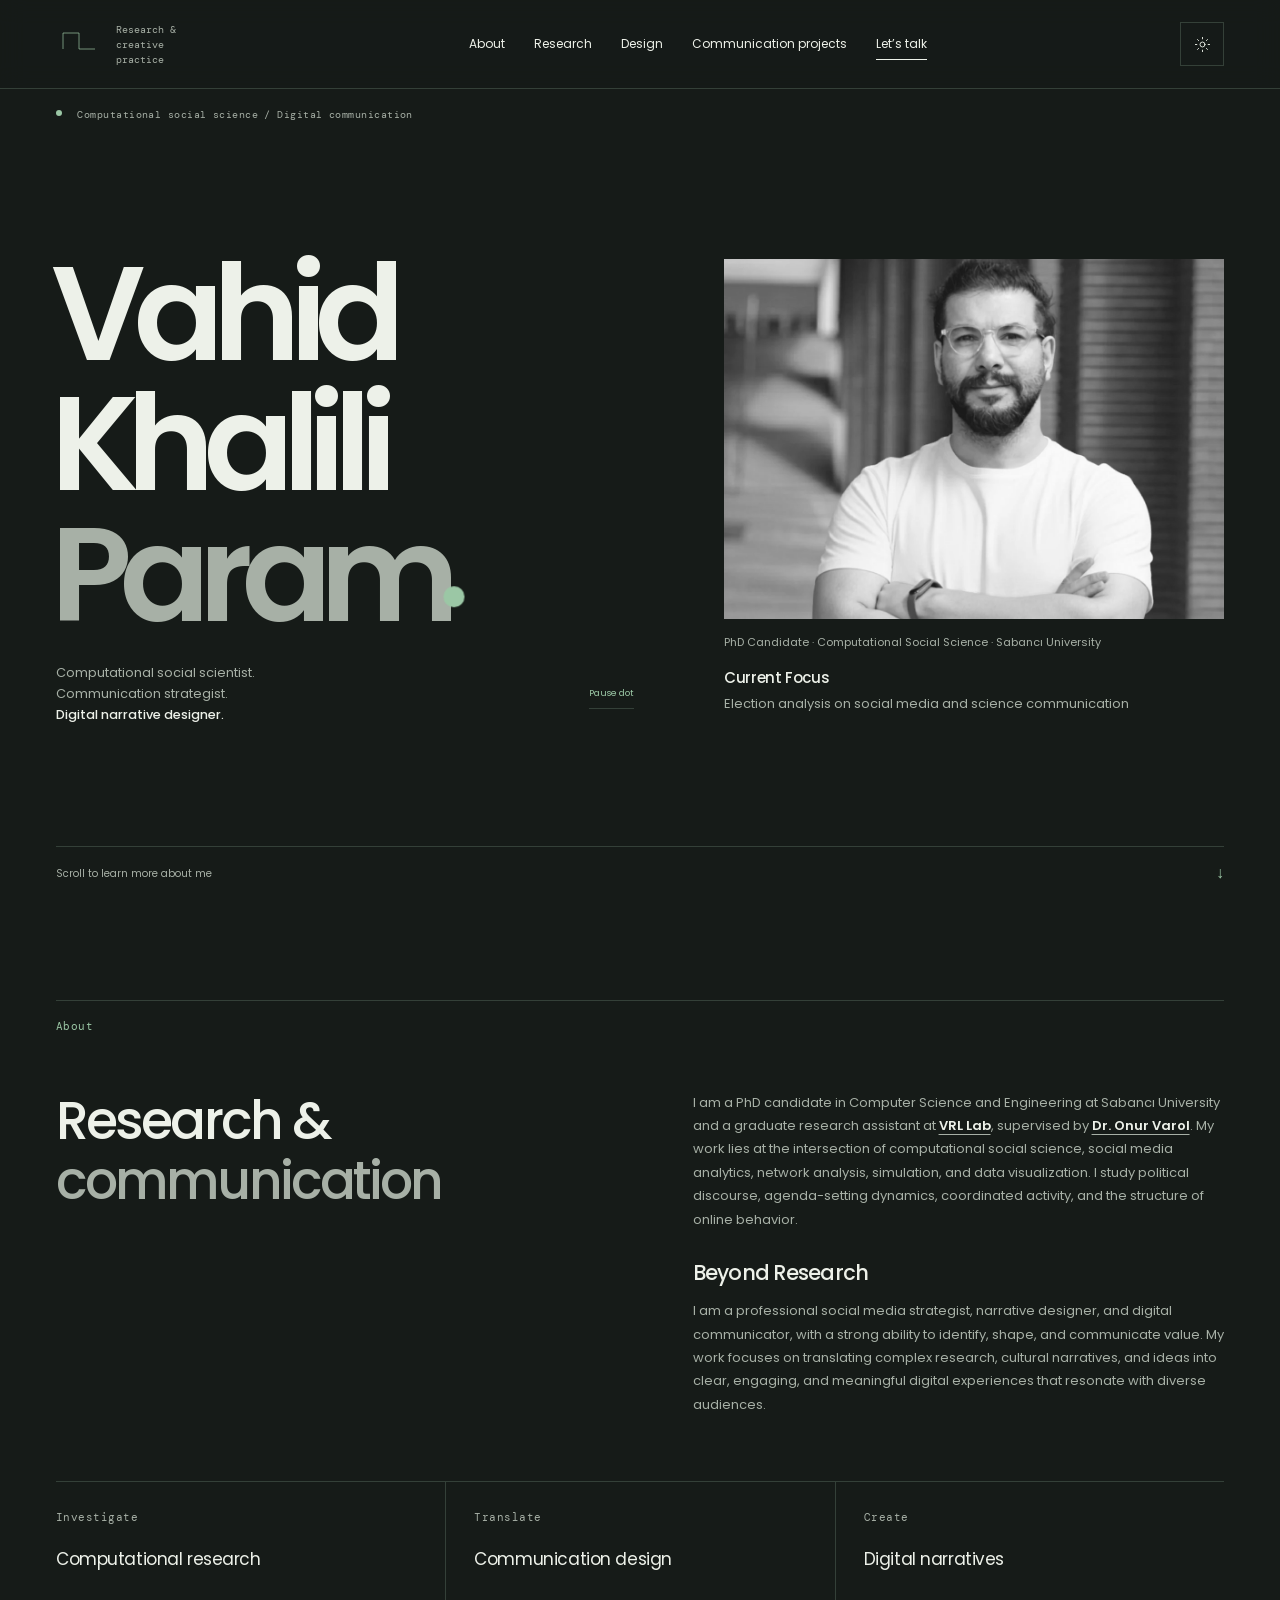
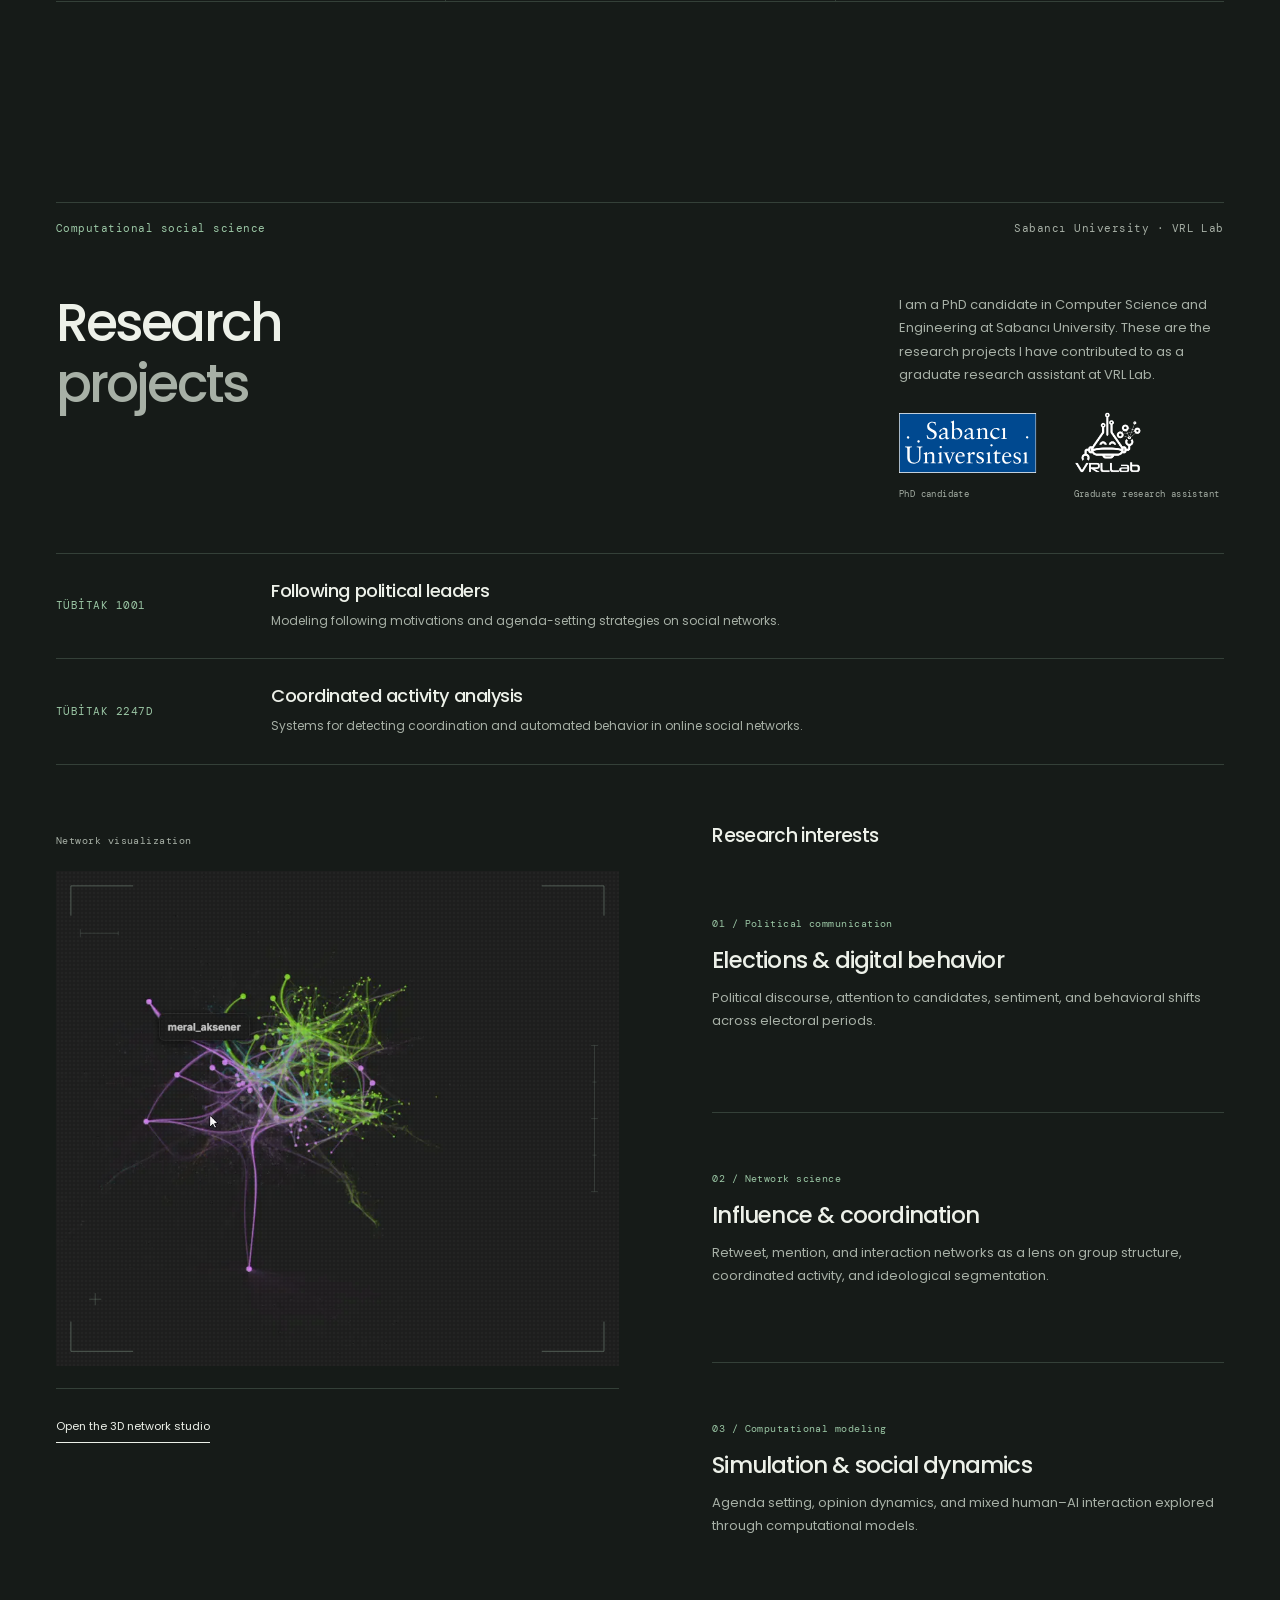
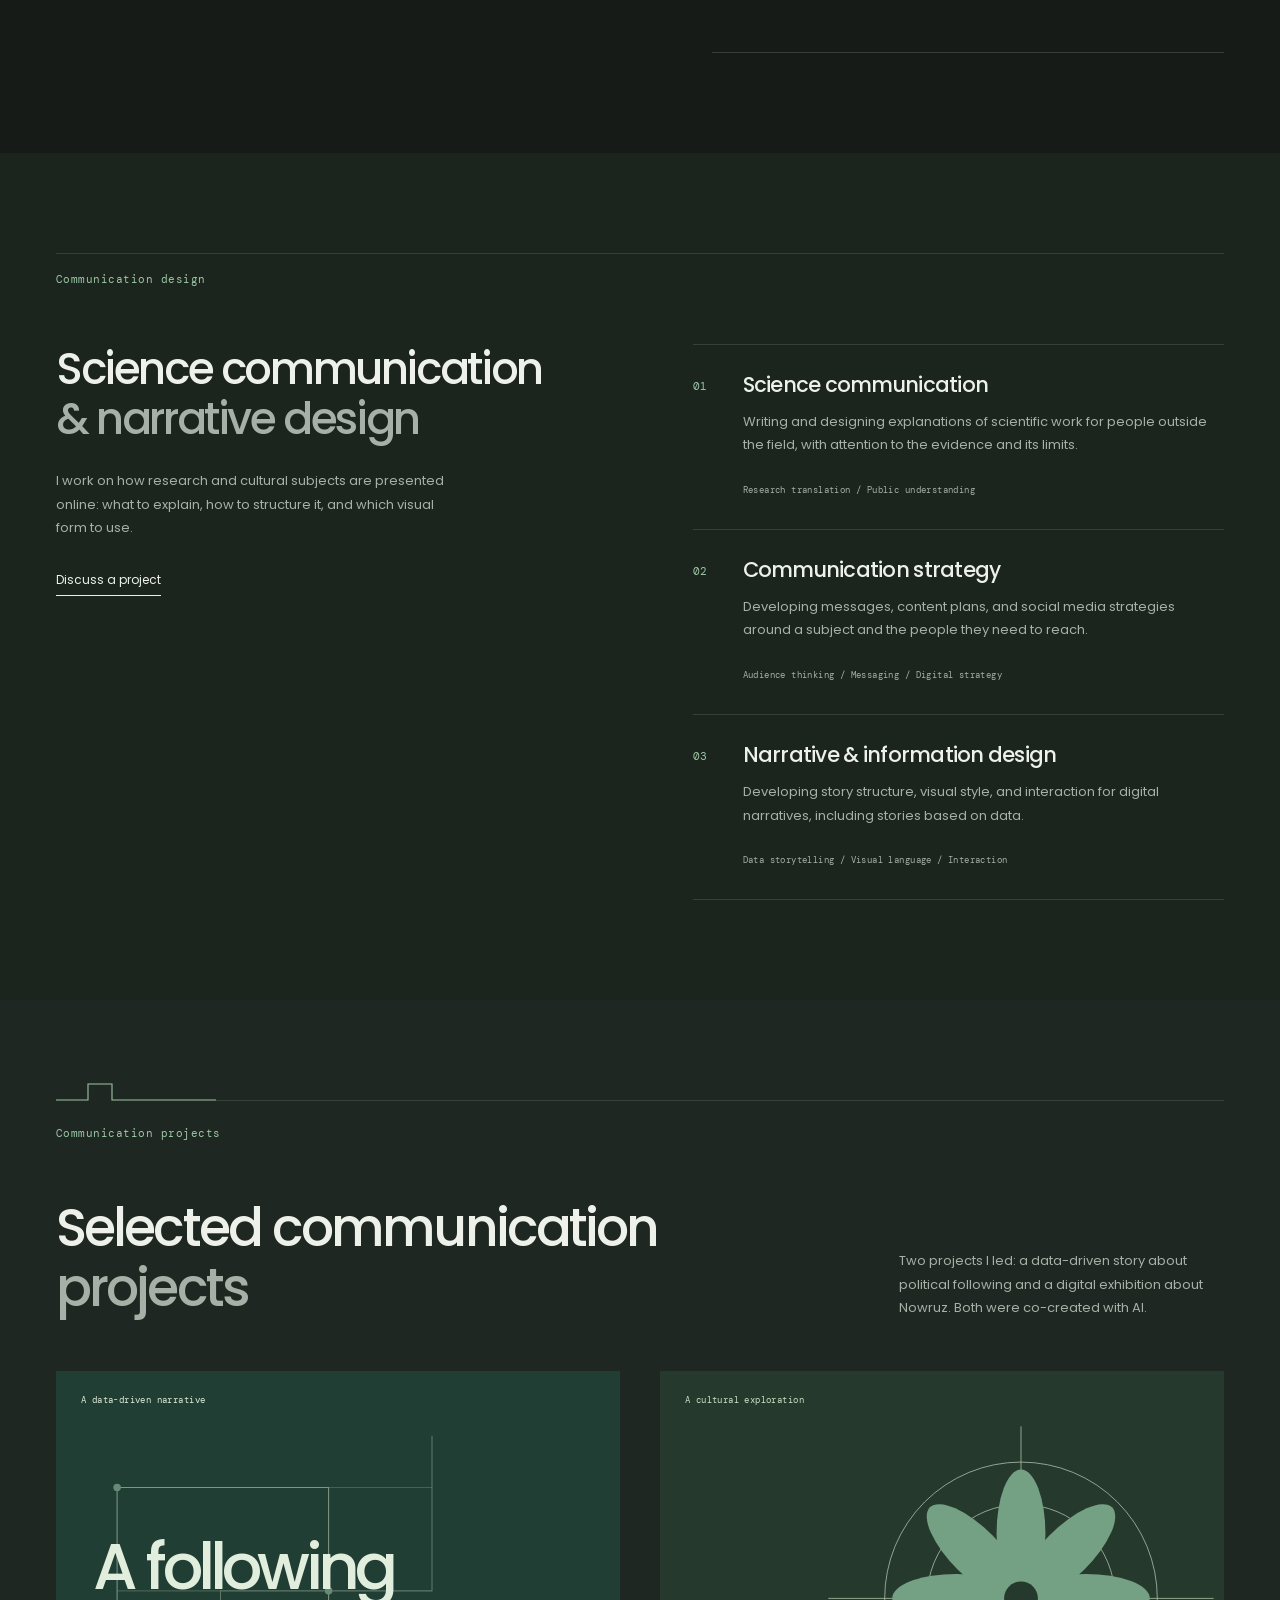
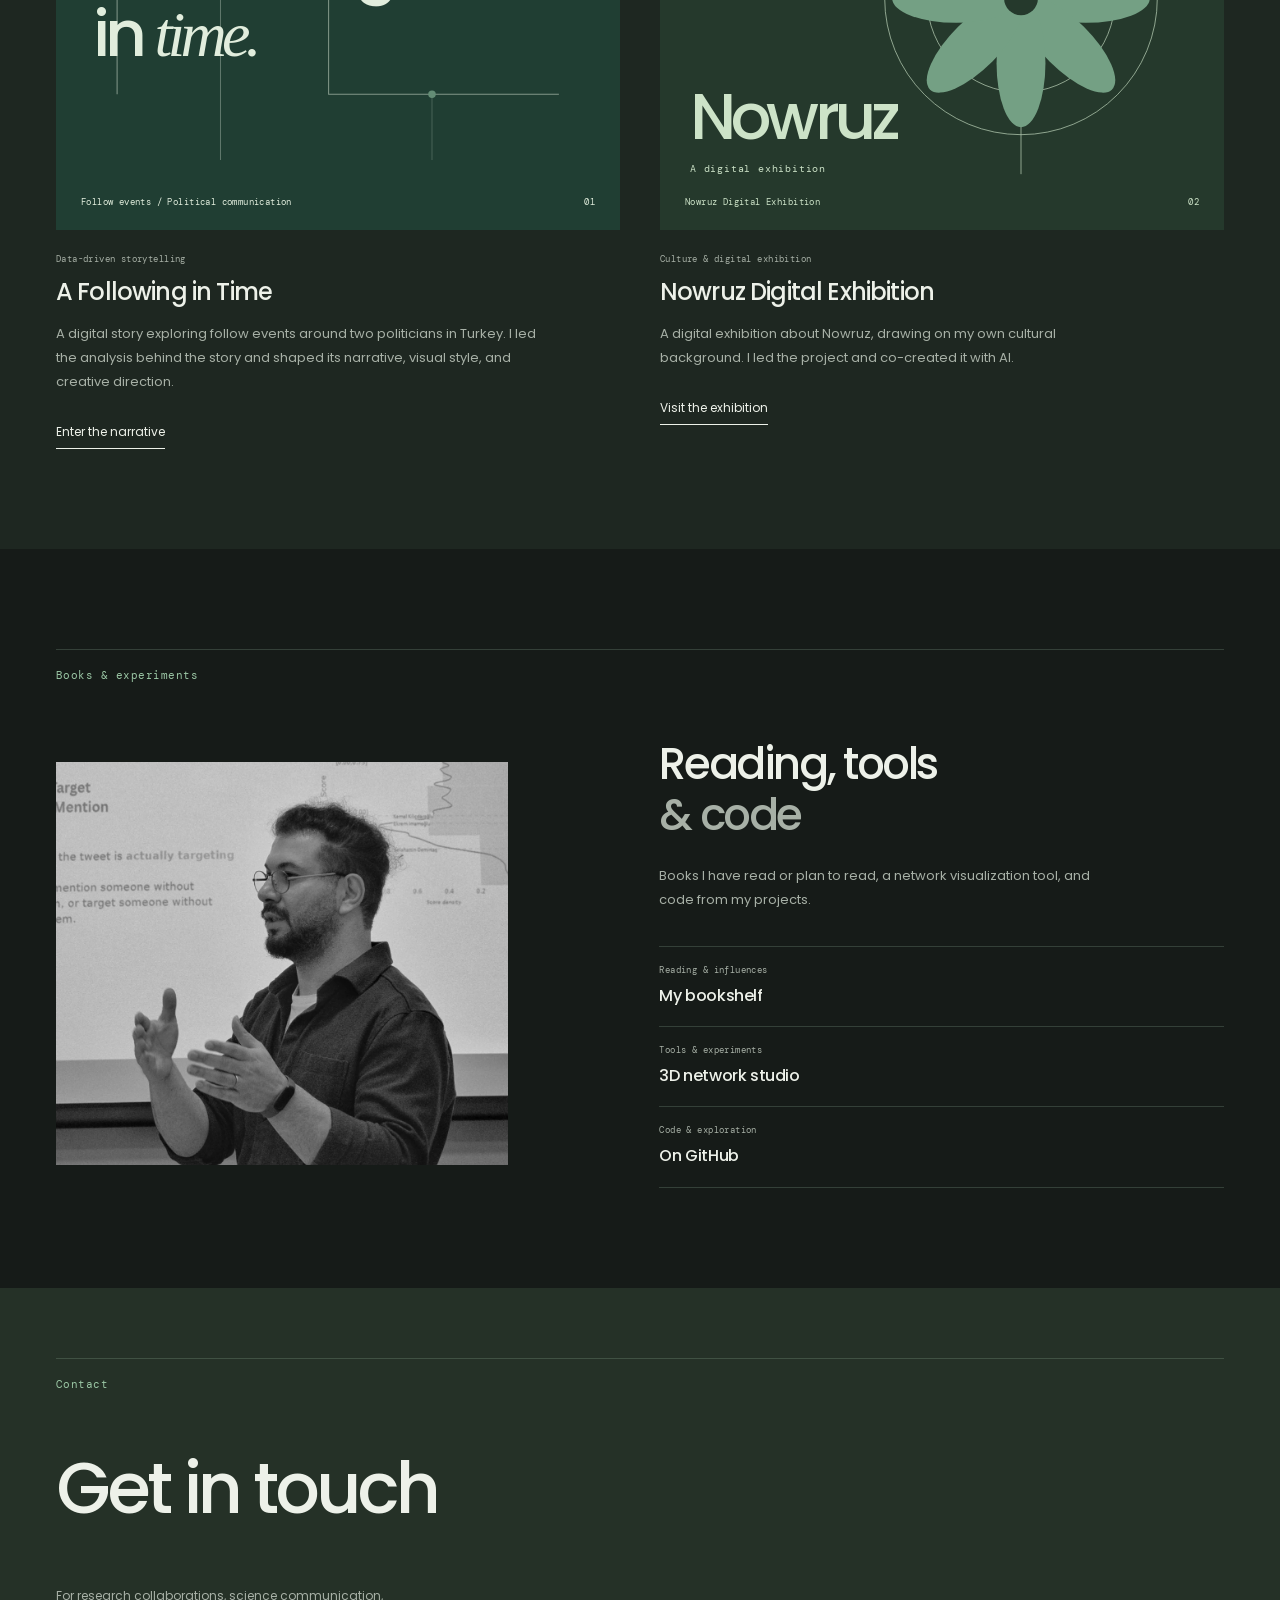
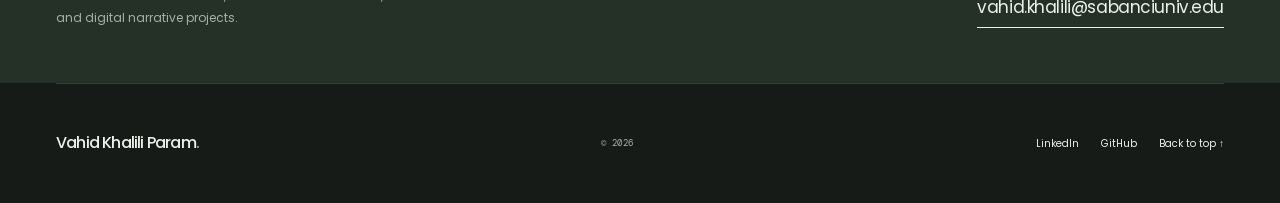
==== commit 7a2197bf: "Refactor code structure for improved readability and maintainability" ====
--- a/index.html
+++ b/index.html
@@ -84,10 +84,22 @@
       <div class="research-projects"><a class="research-row" href="https://varollab.com/projects/tubitak1001election.html" target="_blank" rel="noopener noreferrer"><span class="micro">TÜBİTAK 1001</span><div><h4>Following political leaders</h4><p>Modeling following motivations and agenda-setting strategies on social networks.</p></div></a><a class="research-row" href="https://varollab.com/projects/tubitak2247d.html" target="_blank" rel="noopener noreferrer"><span class="micro">TÜBİTAK 2247D</span><div><h4>Coordinated activity analysis</h4><p>Systems for detecting coordination and automated behavior in online social networks.</p></div></a></div>
       <div class="research-grid">
         <figure class="network-exhibit" aria-label="Network visualization">
-          <div class="network-heading"><span class="micro">Network visualization</span><button class="network-pause micro" type="button" aria-pressed="false" hidden>Pause animation</button></div>
-          <div class="network-stage">
-            <div class="network-position"><img class="network-image" src="images/network_visualization_darktheme.svg" alt="A dense network with connected communities, fine links, and differently sized nodes" width="1080" height="1080" loading="lazy" decoding="async" /></div>
-            <span class="network-scroll-cue micro" aria-hidden="true">Scroll to rotate ↓</span>
+          <div class="network-heading"><span class="micro">Network visualization</span></div>
+          <div class="network-stage" role="button" tabindex="0" aria-label="Play or pause the network video" aria-pressed="false">
+            <div class="network-film">
+            <video class="network-video" width="832" height="732" autoplay muted loop playsinline preload="metadata" poster="images/network-video-poster.webp" aria-label="Recording of a rotating 3D network with colored communities and connected nodes">
+              <source src="images/Screen%20Recording%202026-11-10%20120135.mp4" type="video/mp4" />
+              <a href="images/Screen%20Recording%202026-11-10%20120135.mp4">Watch the network visualization video</a>
+            </video>
+            <span class="network-dot-screen" aria-hidden="true"></span>
+            <svg class="network-instrument-lines" viewBox="0 0 832 732" preserveAspectRatio="none" aria-hidden="true" focusable="false">
+              <g fill="none" stroke="currentColor" stroke-width=".8" vector-effect="non-scaling-stroke">
+                <path d="M22 66V22h92M718 22h92v44M22 666v44h92M718 710h92v-44" />
+                <path d="M36 92h56M36 86v12M92 89v6M796 258v216M791 258h10M793 312h6M791 366h10M793 420h6M791 474h10" opacity=".45" />
+                <path d="M49 633h18M58 624v18" opacity=".65" />
+              </g>
+            </svg>
+            </div>
           </div>
           <figcaption><a class="text-link" href="https://vahidparam.com/3Dnetwork_studio/" target="_blank" rel="noopener noreferrer">Open the 3D network studio</a></figcaption>
         </figure>
--- a/network.css
+++ b/network.css
@@ -1,34 +1,27 @@
 .network-exhibit { position: sticky; top: 115px; min-width: 0; align-self: start; }
 .network-heading { display: flex; align-items: center; justify-content: space-between; gap: 16px; min-height: 32px; color: var(--muted); }
 .network-heading > .micro { font-size: 10px; }
-.network-pause { background: transparent; border: 0; border-bottom: 1px solid var(--line); padding: 4px 0; color: var(--muted); font-size: 9px; cursor: pointer; }
-.network-pause:hover { color: var(--accent); }
-.network-pause[hidden] { display: none; }
-.network-stage { position: relative; height: clamp(360px, 37vw, 480px); perspective: 1000px; isolation: isolate; touch-action: pan-y; }
-.network-position { position: absolute; inset: 16px 10px 34px; transform-origin: 50% 50%; }
-.network-image { width: 100%; height: 100%; object-fit: contain; transform-origin: 50% 50%; }
-.network-exhibit.is-running .network-position { will-change: transform; }
-.network-scroll-cue { display: none; position: absolute; bottom: 5px; right: 0; font-size: 9px; color: var(--muted); pointer-events: none; }
-.network-ready .network-scroll-cue { display: block; }
-.network-exhibit figcaption { padding-top: 22px; border-top: 1px solid var(--line); }
+.network-stage { position: relative; margin-top: 14px; perspective: 900px; touch-action: pan-y; cursor: pointer; }
+.network-stage:focus-visible { outline: 1px solid var(--accent); outline-offset: 6px; }
+.network-film { position: relative; overflow: hidden; isolation: isolate; background: #18201b; transform-origin: center; }
+.network-video { display: block; width: 100%; height: auto; aspect-ratio: 832 / 732; object-fit: contain; background: #242424; filter: saturate(.82) contrast(1.08); mask-image: radial-gradient(circle, #000 1.3px, #000e 1.8px); mask-size: 4px 4px; }
+.network-dot-screen { position: absolute; inset: 0; pointer-events: none; background-image: radial-gradient(circle, #b5d8bd 0.55px, transparent .85px); background-size: 4px 4px; opacity: .06; mix-blend-mode: screen; }
+.network-instrument-lines { position: absolute; inset: 0; width: 100%; height: 100%; color: #b1ceba; opacity: .65; pointer-events: none; }
+.network-exhibit figcaption { margin-top: 22px; padding-top: 22px; border-top: 1px solid var(--line); }
 .network-exhibit .text-link { font-size: 11px; }
 .research-themes > .research-interests-title { font-size: 19px; margin: 0 0 16px; }
 .research-themes article h4 { font-size: 23px; letter-spacing: -.035em; margin: 12px 0; }
 .research-themes article { min-height: 250px; padding: 50px 0; }
 .research-themes article:first-of-type { padding-top: 45px; }
 .research-themes article:last-child { min-height: 290px; }
-@media (max-width: 1100px) and (min-width: 761px) { .network-stage { height: 360px; } }
 @media (max-width: 760px) {
   .network-exhibit { position: relative; top: auto; }
-  .network-stage { height: clamp(330px, 100vw, 500px); }
   .network-heading > .micro { font-size: 9px; }
   .research-themes article, .research-themes article:first-of-type, .research-themes article:last-child { min-height: 0; padding: 25px 0; }
   .research-themes article:first-of-type { padding-top: 0; }
 }
-@media (max-height: 760px) and (min-width: 761px) { .network-exhibit { top: 100px; } .network-stage { height: 300px; } }
-@media (prefers-reduced-motion: reduce) {
-  .network-image { animation: none; }
-  .network-position { transform: none !important; }
-  .network-scroll-cue { display: none !important; }
-  .network-exhibit { position: relative; top: auto; }
+@media (max-height: 760px) and (min-width: 761px) {
+  .network-exhibit { top: 100px; }
+  .network-video { max-height: calc(100svh - 230px); }
 }
+@media (prefers-reduced-motion: reduce) { .network-exhibit { position: relative; top: auto; } }
--- a/theme.css
+++ b/theme.css
@@ -44,8 +44,19 @@
 :root[data-theme="dark"] .following-art { background: #203e33; color: #e1eddd; }
 :root[data-theme="dark"] .following-art:hover { color: #fff; }
 :root[data-theme="dark"] .nowruz-art { background: #25392c; color: #cde3c8; }
-:root[data-theme="dark"] .network-image { filter: invert(1) brightness(.9); }
 :root[data-theme="dark"] .affiliation-logo--vrl { filter: brightness(0) invert(1); }
+/* Turn the dark recording into a colored drawing on paper in light mode. */
+:root[data-theme="light"] .network-film { background: var(--paper); }
+:root[data-theme="light"] .network-video {
+  filter: invert(1) hue-rotate(180deg) saturate(.65) contrast(1.45);
+  mix-blend-mode: multiply;
+}
+:root[data-theme="light"] .network-dot-screen {
+  background-image: radial-gradient(circle, var(--accent) .55px, transparent .85px);
+  opacity: .04;
+  mix-blend-mode: multiply;
+}
+:root[data-theme="light"] .network-instrument-lines { color: var(--accent); opacity: .55; }
 :root[data-theme="dark"] .shelf-controls input,
 :root[data-theme="dark"] .shelf-controls select { background: var(--soft); color: var(--ink); }
 :root[data-theme="dark"] .timeline-tooltip { background: var(--soft); box-shadow: 0 8px 25px #0003; }
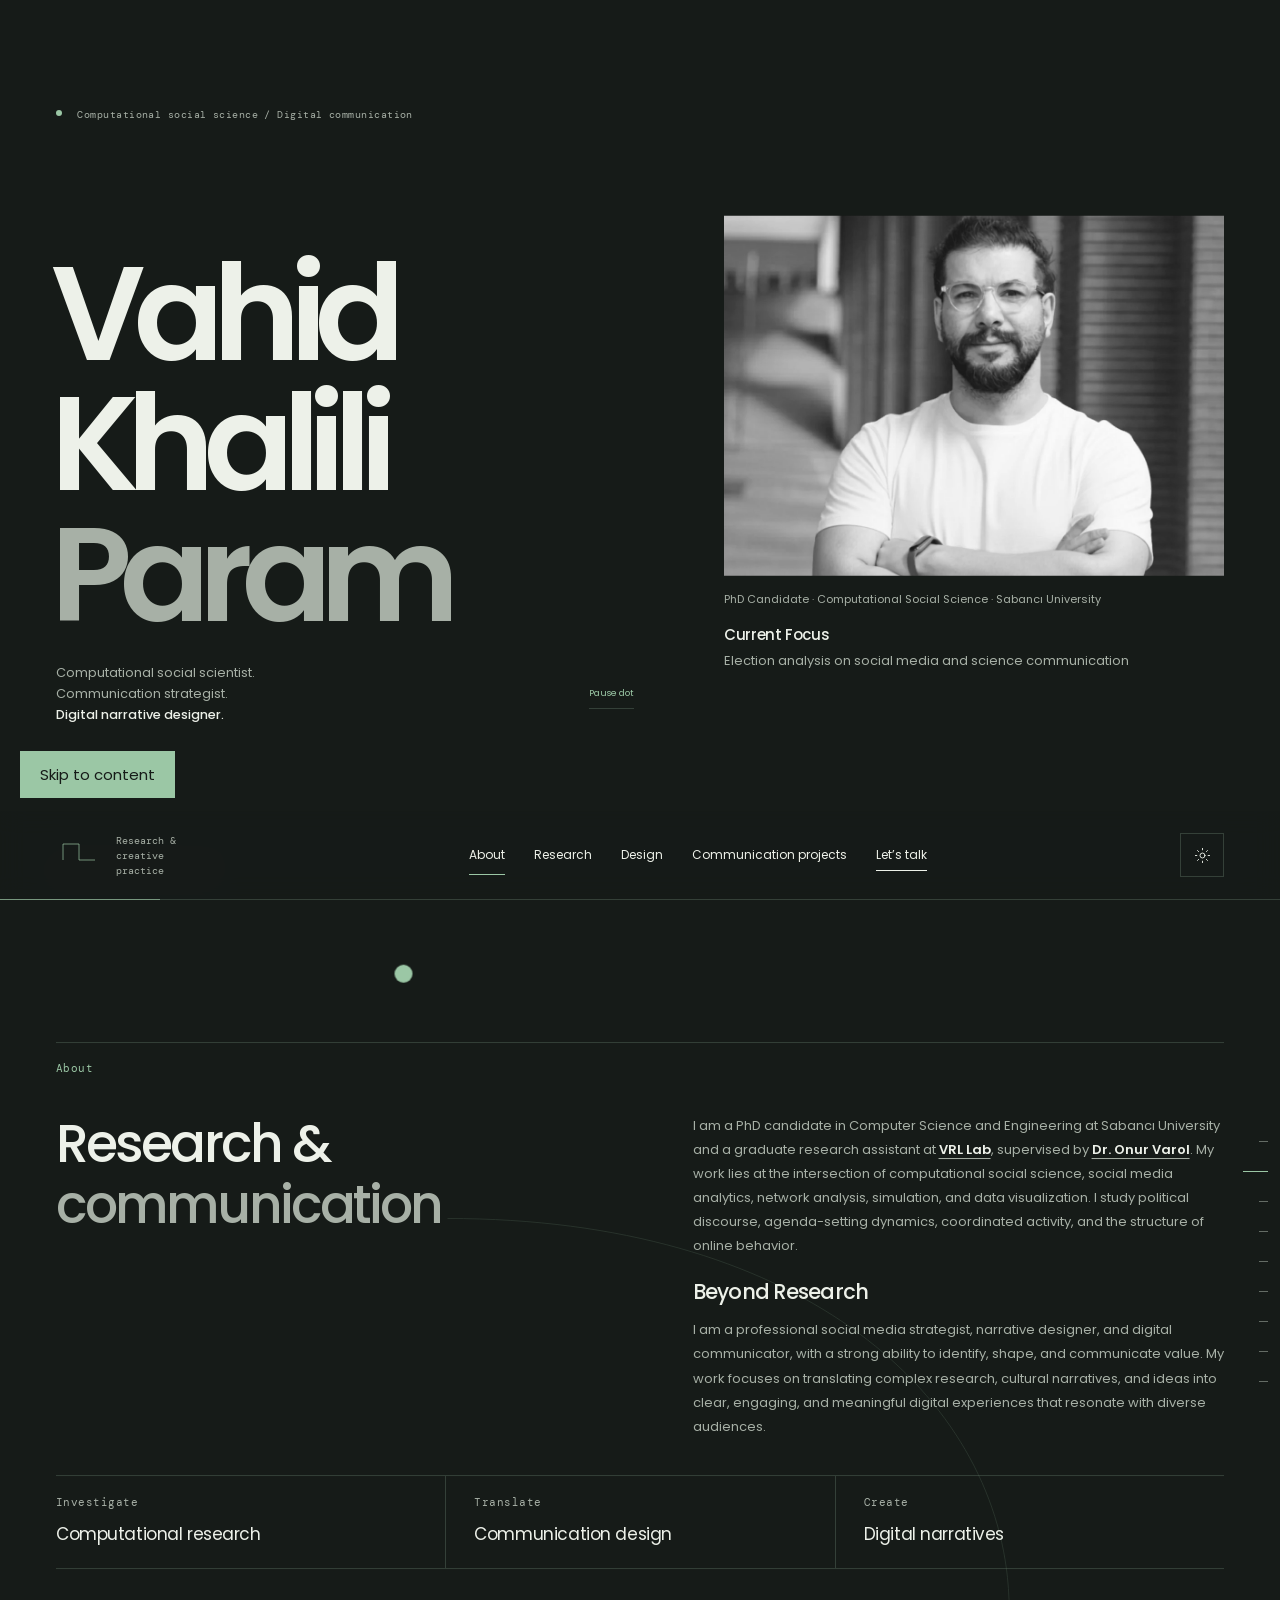
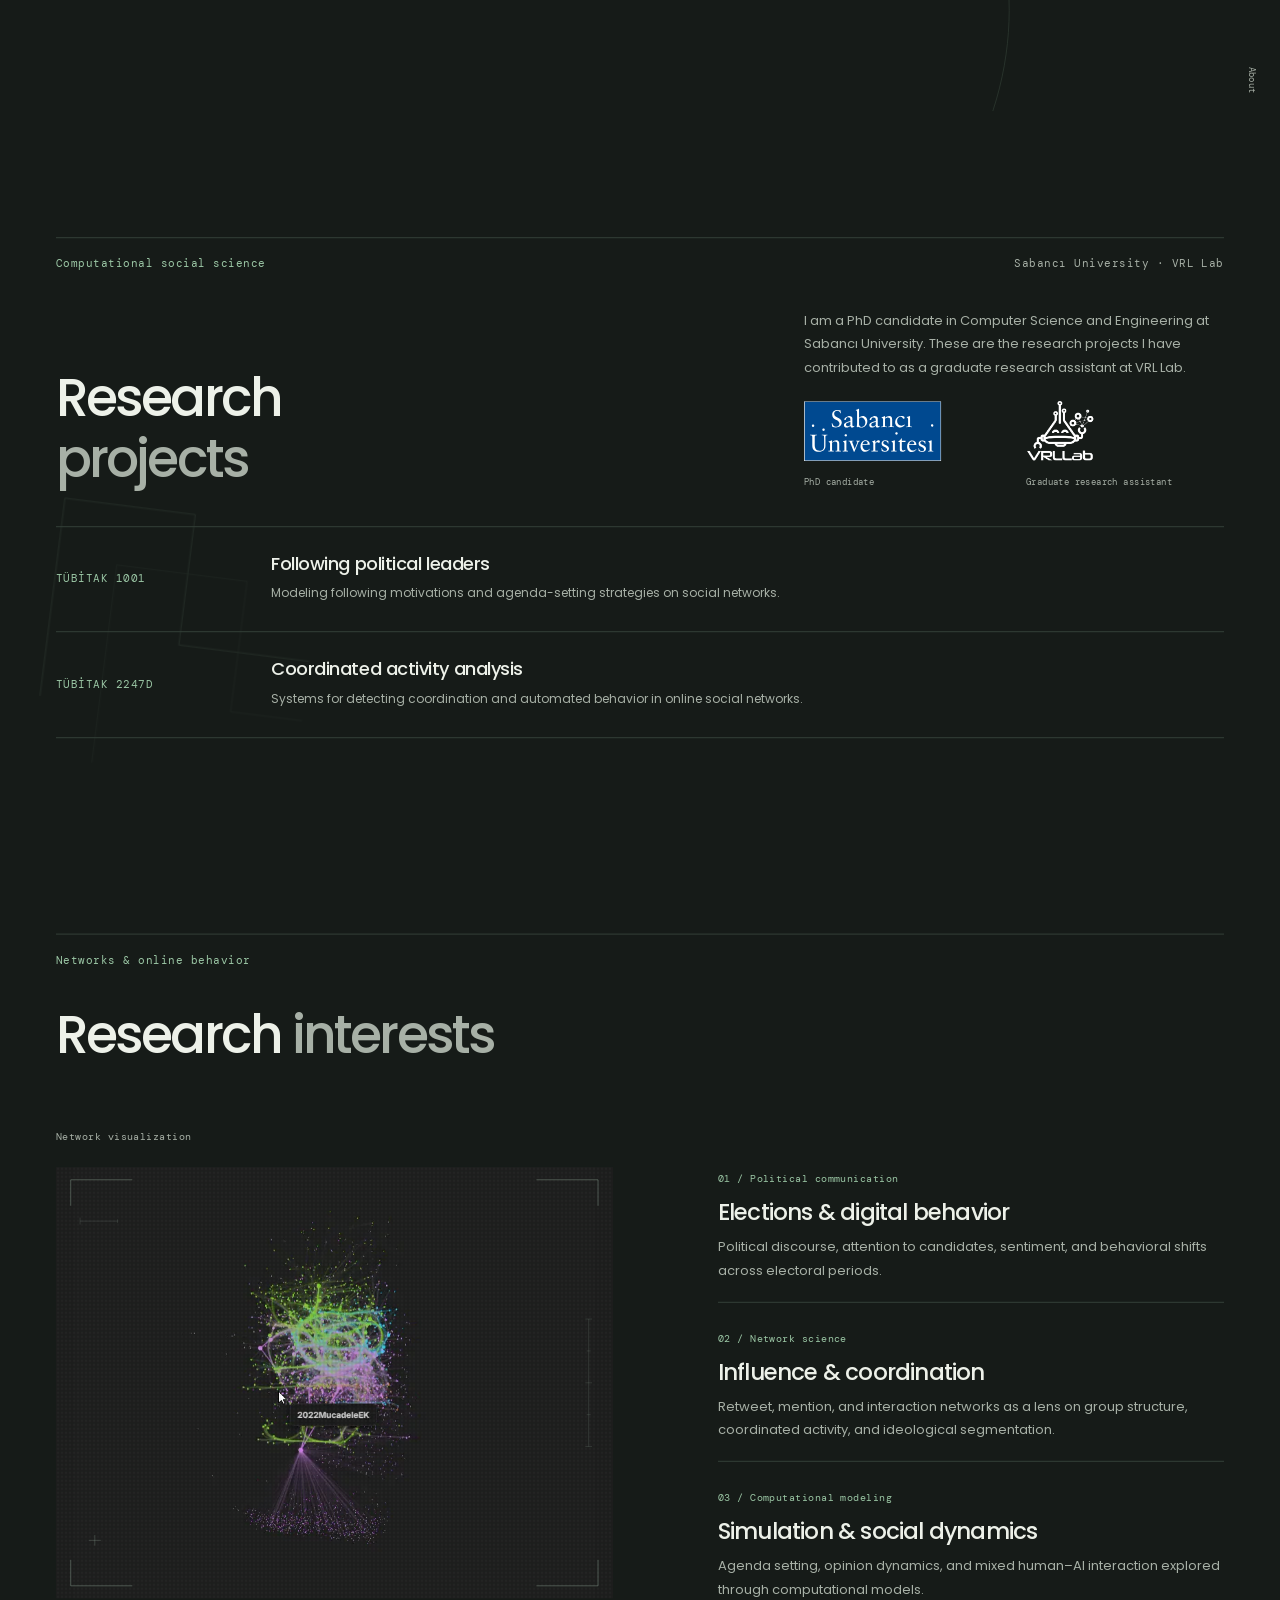
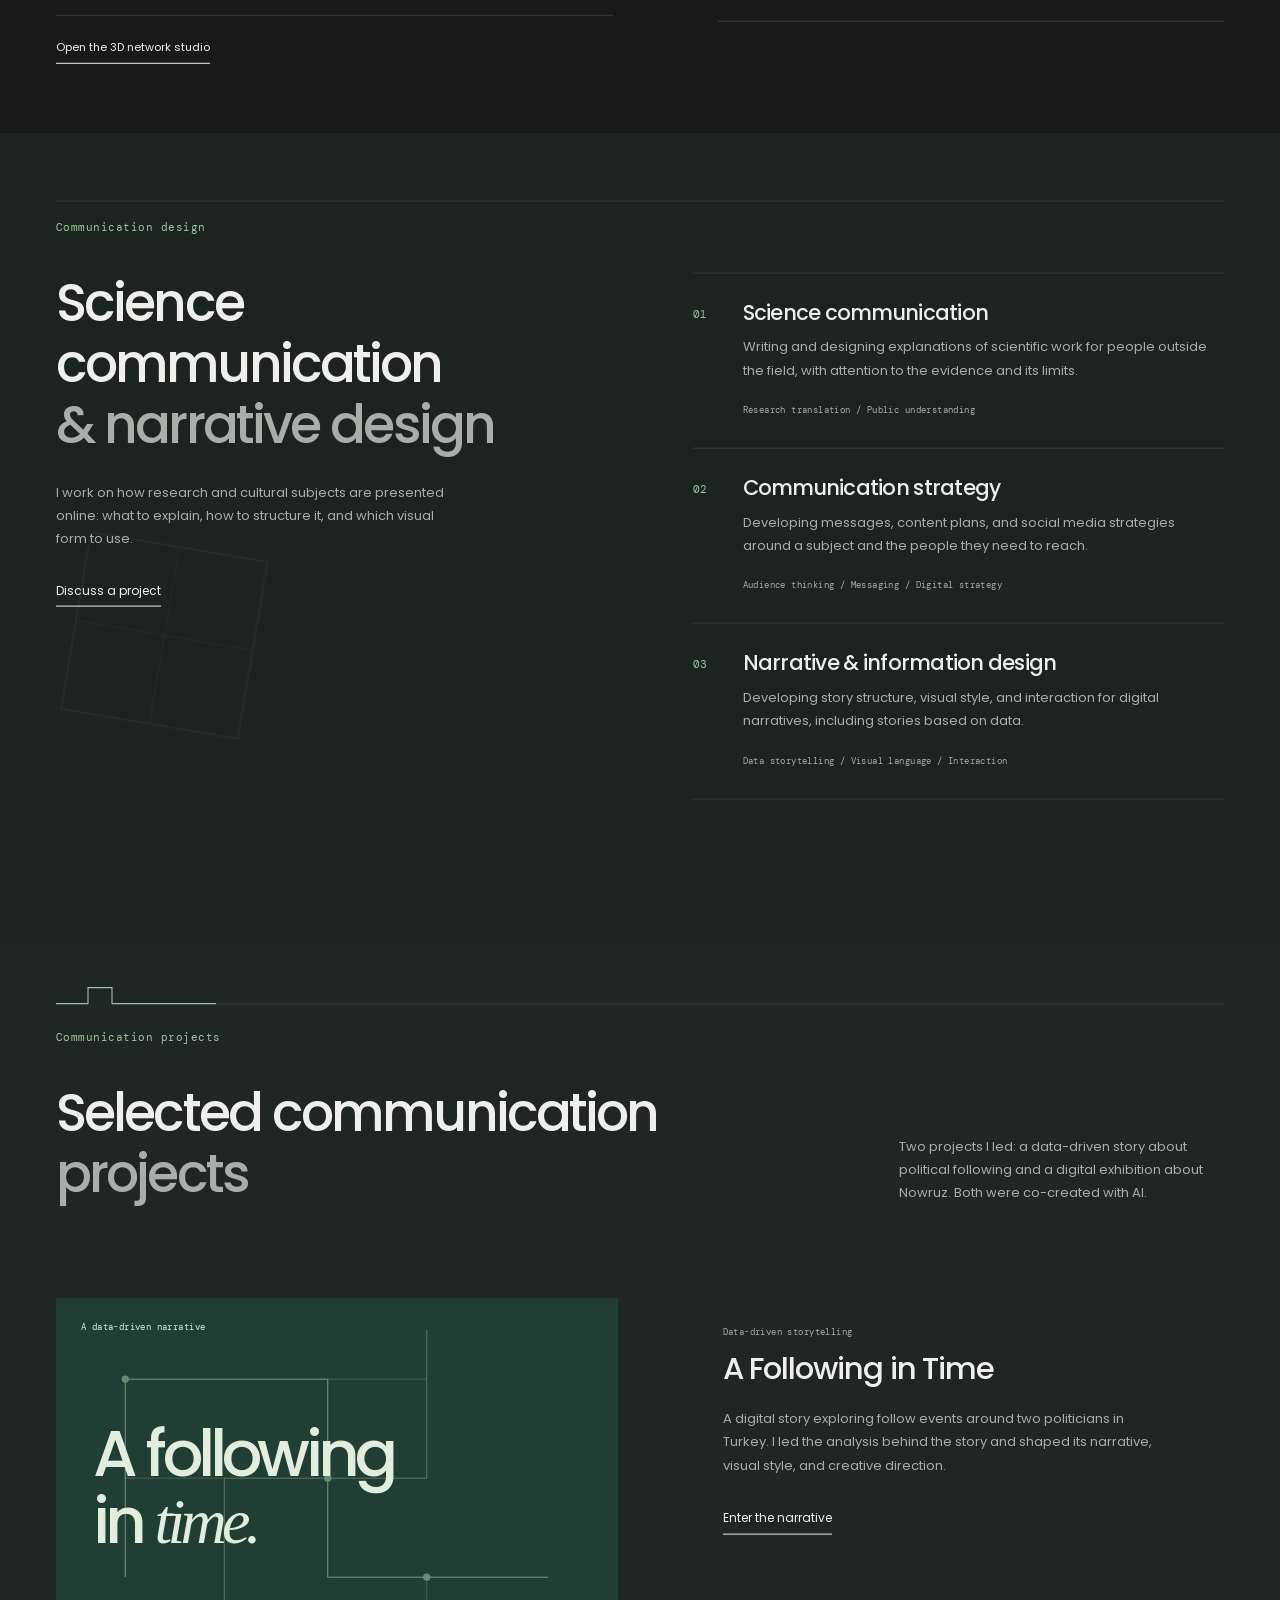
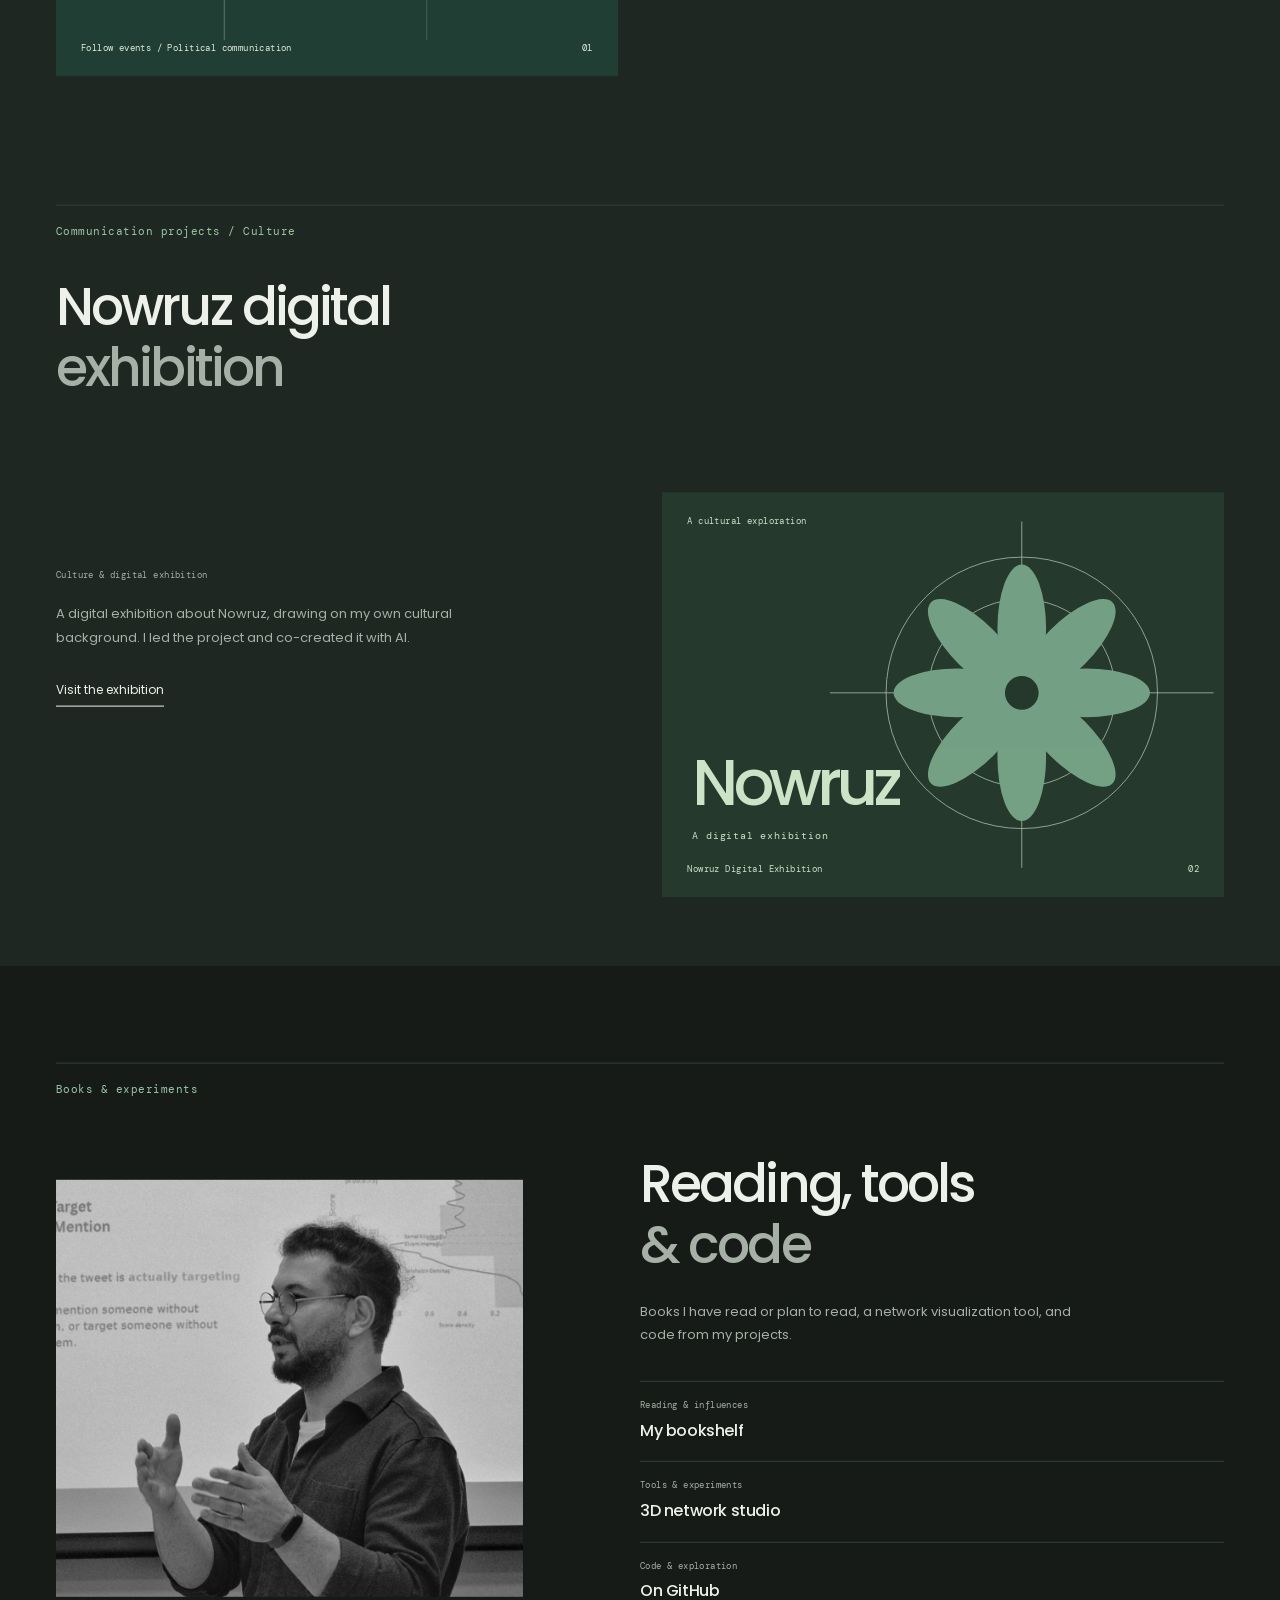
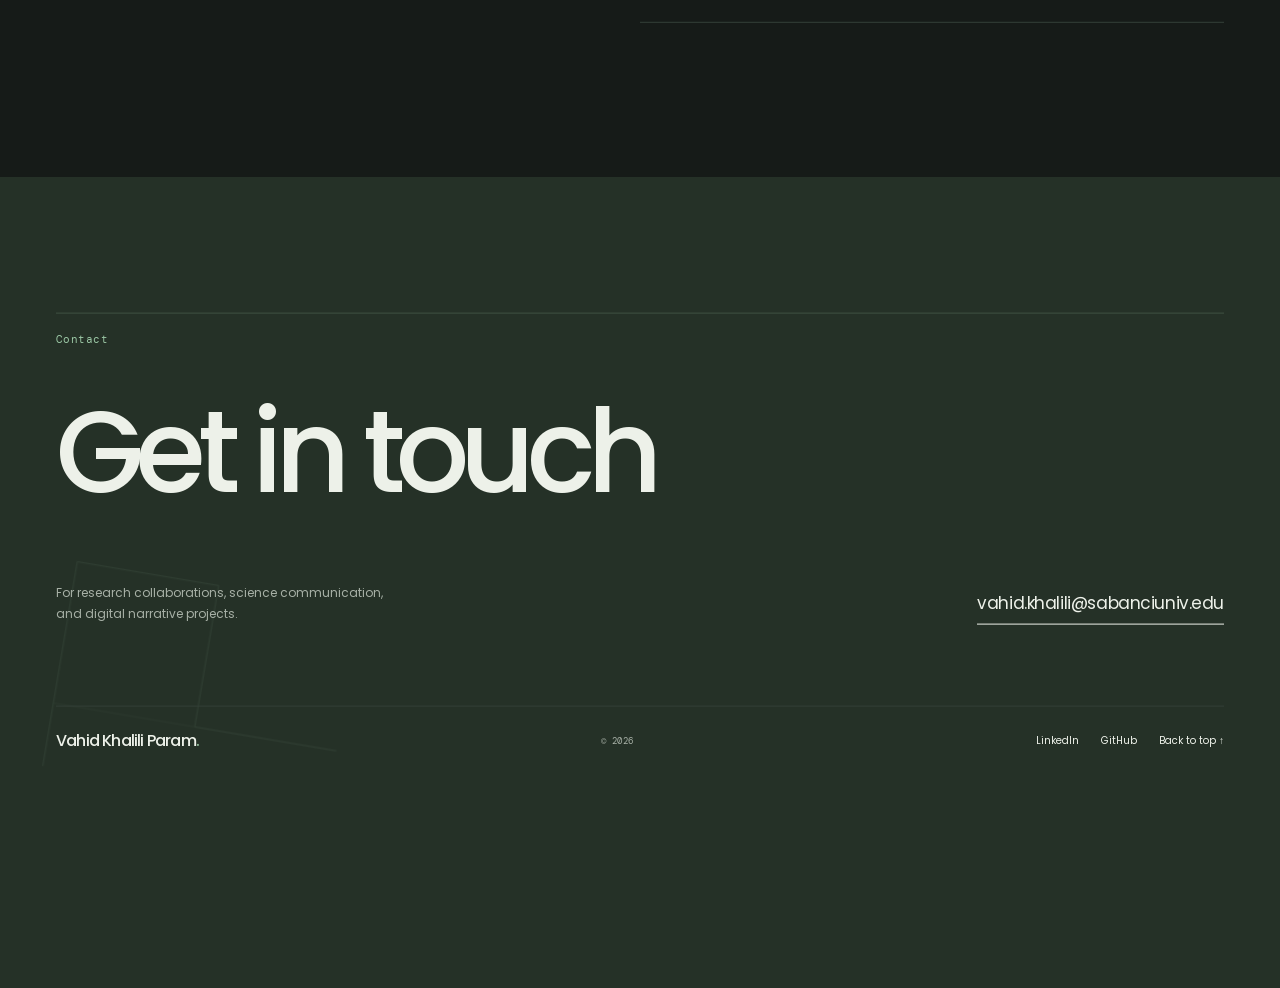
==== commit c54b2eb7: "Add journey scrolling and parallax effects with CSS and JavaScript - Implemented native chapter scro" ====
--- a/index.html
+++ b/index.html
@@ -23,8 +23,10 @@
   <link rel="stylesheet" href="playful-dot.css" />
   <link rel="stylesheet" href="hero.css" />
   <link rel="stylesheet" href="theme.css" />
+  <link rel="stylesheet" href="journey.css" />
   <script src="script.js" defer></script>
   <script src="network.js" defer></script>
+  <script src="journey.js" defer></script>
   <script src="playful-dot.js" defer></script>
   <script src="hero.js" defer></script>
 </head>
@@ -43,14 +45,14 @@
     </div>
   </header>
   <main id="main">
-    <section id="home" class="hero container" aria-labelledby="hero-name">
+    <section id="home" class="hero container scene" aria-labelledby="hero-name" data-chapter="Introduction">
       <div class="hero-top micro"><span><span class="status-dot"></span> Computational social science / Digital communication</span></div>
       <div class="hero-grid">
         <div class="hero-identity">
           <h1 id="hero-name"><span class="name-first">Vah<span data-dot-source>i</span>d</span><span>Khalili</span><span class="name-last"><span class="dot-word">Param<span class="name-period dot-anchor" data-dot-anchor="home" aria-hidden="true">.</span></span></span></h1>
           <div class="hero-roles"><p>Computational social scientist.<br />Communication strategist.<br /><strong>Digital narrative designer.</strong></p><button class="dot-motion-toggle" type="button" aria-pressed="true" hidden>Pause dot</button></div>
         </div>
-        <div class="hero-visual">
+        <div class="hero-visual" data-depth="visual">
           <figure class="portrait"><img src="images/portrait.webp" alt="Vahid Khalili Param standing with his arms folded" width="1100" height="1100" fetchpriority="high" /></figure>
           <div class="profile-details">
             <p class="profile-affiliation">PhD Candidate · Computational Social Science · Sabancı University</p>
@@ -61,7 +63,8 @@
       </div>
       <a class="hero-scroll" href="#about">Scroll to learn more about me <span aria-hidden="true">↓</span></a>
     </section>
-    <section id="about" class="section container">
+    <section id="about" class="section scene" data-chapter="About">
+<div class="scene-inner container">
       <div class="section-marker micro"><span>About</span></div>
       <div class="about-grid">
         <div><h2>Research &<br /><em><span class="dot-word">communication<span class="dot-anchor" data-dot-anchor="about" aria-hidden="true">.</span></span></em></h2></div>
@@ -72,8 +75,11 @@
         </div>
       </div>
       <div class="practice-index"><a href="#research"><span class="micro">Investigate</span><span>Computational research</span></a><a href="#communication"><span class="micro">Translate</span><span>Communication design</span></a><a href="#narratives"><span class="micro">Create</span><span>Digital narratives</span></a></div>
-    </section>
-    <section id="research" class="section container">
+    
+</div>
+</section>
+    <section id="research" class="section scene" data-chapter="Research projects">
+<div class="scene-inner container">
       <div class="section-marker micro"><span>Computational social science</span><a href="https://varollab.com/index.html" target="_blank" rel="noopener noreferrer">Sabancı University · VRL Lab</a></div>
       <div class="section-heading"><h2>Research<br /><em><span class="dot-word">projects<span class="dot-anchor" data-dot-anchor="research" aria-hidden="true">.</span></span></em></h2><div class="research-intro"><p>I am a PhD candidate in Computer Science and Engineering at Sabancı University. These are the research projects I have contributed to as a graduate research assistant at VRL Lab.</p>
       <div class="research-affiliations" aria-label="Research affiliations">
@@ -82,14 +88,21 @@
       </div>
       </div></div>
       <div class="research-projects"><a class="research-row" href="https://varollab.com/projects/tubitak1001election.html" target="_blank" rel="noopener noreferrer"><span class="micro">TÜBİTAK 1001</span><div><h4>Following political leaders</h4><p>Modeling following motivations and agenda-setting strategies on social networks.</p></div></a><a class="research-row" href="https://varollab.com/projects/tubitak2247d.html" target="_blank" rel="noopener noreferrer"><span class="micro">TÜBİTAK 2247D</span><div><h4>Coordinated activity analysis</h4><p>Systems for detecting coordination and automated behavior in online social networks.</p></div></a></div>
-      <div class="research-grid">
+    
+</div>
+<svg class="scene-geometry" viewBox="0 0 360 360" aria-hidden="true" focusable="false"><g fill="none" stroke="currentColor" stroke-width=".8"><path d="M34 244V44h132v132h132"/><path d="M94 304V104h132v132h72" opacity=".35"/></g></svg></section>
+    <section id="interests" class="section network-section scene" data-chapter="Research interests">
+<div class="scene-inner container">
+      <div class="section-marker micro"><span>Networks & online behavior</span></div>
+      <div class="section-heading"><h2 id="interests-heading">Research <em><span class="dot-word">interests<span class="dot-anchor" data-dot-anchor="interests" aria-hidden="true">.</span></span></em></h2></div>
+      <div class="research-grid" data-depth="content">
         <figure class="network-exhibit" aria-label="Network visualization">
           <div class="network-heading"><span class="micro">Network visualization</span></div>
           <div class="network-stage" role="button" tabindex="0" aria-label="Play or pause the network video" aria-pressed="false">
             <div class="network-film">
-            <video class="network-video" width="832" height="732" autoplay muted loop playsinline preload="metadata" poster="images/network-video-poster.webp" aria-label="Recording of a rotating 3D network with colored communities and connected nodes">
-              <source src="images/Screen%20Recording%202026-11-10%20120135.mp4" type="video/mp4" />
-              <a href="images/Screen%20Recording%202026-11-10%20120135.mp4">Watch the network visualization video</a>
+            <video class="network-video" width="758" height="628" autoplay muted loop playsinline preload="metadata" poster="images/network-video-poster-175743.webp" aria-label="Recording of a rotating 3D network with colored communities and connected nodes">
+              <source src="images/SpinningVideos/Screen%20Recording%202026-11-10%20175743.mp4" type="video/mp4" />
+              <a href="images/SpinningVideos/Screen%20Recording%202026-11-10%20175743.mp4">Watch the network visualization video</a>
             </video>
             <span class="network-dot-screen" aria-hidden="true"></span>
             <svg class="network-instrument-lines" viewBox="0 0 832 732" preserveAspectRatio="none" aria-hidden="true" focusable="false">
@@ -103,48 +116,53 @@
           </div>
           <figcaption><a class="text-link" href="https://vahidparam.com/3Dnetwork_studio/" target="_blank" rel="noopener noreferrer">Open the 3D network studio</a></figcaption>
         </figure>
-        <div class="research-themes" aria-labelledby="research-interests-title"><h3 id="research-interests-title" class="research-interests-title">Research interests</h3><article><span class="micro">01 / Political communication</span><h4>Elections & digital behavior</h4><p>Political discourse, attention to candidates, sentiment, and behavioral shifts across electoral periods.</p></article><article><span class="micro">02 / Network science</span><h4>Influence & coordination</h4><p>Retweet, mention, and interaction networks as a lens on group structure, coordinated activity, and ideological segmentation.</p></article><article><span class="micro">03 / Computational modeling</span><h4>Simulation & social dynamics</h4><p>Agenda setting, opinion dynamics, and mixed human–AI interaction explored through computational models.</p></article></div>
+        <div class="research-themes" aria-labelledby="interests-heading"><article><span class="micro">01 / Political communication</span><h4>Elections & digital behavior</h4><p>Political discourse, attention to candidates, sentiment, and behavioral shifts across electoral periods.</p></article><article><span class="micro">02 / Network science</span><h4>Influence & coordination</h4><p>Retweet, mention, and interaction networks as a lens on group structure, coordinated activity, and ideological segmentation.</p></article><article><span class="micro">03 / Computational modeling</span><h4>Simulation & social dynamics</h4><p>Agenda setting, opinion dynamics, and mixed human–AI interaction explored through computational models.</p></article></div>
       </div>
-    </section>
-    <section id="communication" class="section communication-section">
-      <div class="container"><div class="section-marker micro"><span>Communication design</span></div>
+    
+</div>
+</section>
+    <section id="communication" class="section communication-section scene" data-chapter="Communication design">
+      <div class="container scene-inner"><div class="section-marker micro"><span>Communication design</span></div>
         <div class="communication-grid"><div class="communication-intro"><h2>Science communication<br /><em>& narrative <span class="dot-word">design<span class="dot-anchor" data-dot-anchor="communication" aria-hidden="true">.</span></span></em></h2><p>I work on how research and cultural subjects are presented online: what to explain, how to structure it, and which visual form to use.</p><a class="text-link" href="mailto:vahid.khalili@sabanciuniv.edu">Discuss a project</a></div>
         <div class="services"><article><span class="micro">01</span><div><h3>Science communication</h3><p>Writing and designing explanations of scientific work for people outside the field, with attention to the evidence and its limits.</p><span class="service-tags micro">Research translation / Public understanding</span></div></article><article><span class="micro">02</span><div><h3>Communication strategy</h3><p>Developing messages, content plans, and social media strategies around a subject and the people they need to reach.</p><span class="service-tags micro">Audience thinking / Messaging / Digital strategy</span></div></article><article><span class="micro">03</span><div><h3>Narrative & information design</h3><p>Developing story structure, visual style, and interaction for digital narratives, including stories based on data.</p><span class="service-tags micro">Data storytelling / Visual language / Interaction</span></div></article></div></div>
       </div>
-    </section>
-    <section id="narratives" class="section portfolio-section">
-      <div class="container">
-        <div class="section-marker section-marker--motif micro"><svg class="line-motif section-path" viewBox="0 0 160 32" aria-hidden="true" focusable="false"><use href="images/line-patterns.svg#divider" /></svg><span>Communication projects</span></div>
+    <svg class="scene-geometry" viewBox="0 0 360 360" aria-hidden="true" focusable="false"><g fill="none" stroke="currentColor" stroke-width=".8"><path d="M60 260V80h180v180H60Z"/><path d="M60 170h90V80M150 260v-90h90" opacity=".45"/></g></svg></section>
+<section id="narratives" class="section portfolio-section scene" data-chapter="A Following in Time">
+<div class="scene-inner container">
+<div class="section-marker section-marker--motif micro"><svg class="line-motif section-path" viewBox="0 0 160 32" aria-hidden="true" focusable="false"><use href="images/line-patterns.svg#divider" /></svg><span>Communication projects</span></div>
         <div class="section-heading"><h2>Selected communication<br /><em><span class="dot-word">projects<span class="dot-anchor" data-dot-anchor="narratives" aria-hidden="true">.</span></span></em></h2><p>Two projects I led: a data-driven story about political following and a digital exhibition about Nowruz. Both were co-created with AI.</p></div>
-        <div class="portfolio-grid">
-          <article class="portfolio-project">
-            <a class="project-art following-art" href="https://vahidparam.com/a-following-in-time/" target="_blank" rel="noopener noreferrer" aria-label="Explore A Following in Time (opens in a new tab)">
+<article class="portfolio-project project-layout"><div class="project-visual" data-depth="visual"><a class="project-art following-art" href="https://vahidparam.com/a-following-in-time/" target="_blank" rel="noopener noreferrer" aria-label="Explore A Following in Time (opens in a new tab)">
               <div class="art-top micro"><span>A data-driven narrative</span></div>
               <svg class="time-orbits" viewBox="0 0 600 420" aria-hidden="true"><g fill="none" stroke="currentColor" stroke-width="1.1"><path d="M65 310V90h225v220h245"/><path d="M175 380V200h225V35" opacity=".65"/><path d="M65 200h110M290 90h110M400 310v70" opacity=".4"/></g><g fill="#a7d9b7"><circle cx="65" cy="90" r="4"/><circle cx="290" cy="200" r="4"/><circle cx="400" cy="310" r="4"/></g></svg>
               <div class="cover-title">A following<br />in <span>time.</span></div><div class="art-bottom micro"><span>Follow events / Political communication</span><span>01</span></div>
-            </a>
-            <div class="project-meta micro"><span>Data-driven storytelling</span></div>
+            </a></div><div class="project-copy"><div class="project-meta micro"><span>Data-driven storytelling</span></div>
             <h3><a href="https://vahidparam.com/a-following-in-time/" target="_blank" rel="noopener noreferrer">A Following in Time</a></h3>
             <p>A digital story exploring follow events around two politicians in Turkey. I led the analysis behind the story and shaped its narrative, visual style, and creative direction.</p>
-            <a class="text-link" href="https://vahidparam.com/a-following-in-time/" target="_blank" rel="noopener noreferrer">Enter the narrative</a>
-          </article>
-          <article class="portfolio-project">
-            <a class="project-art nowruz-art" href="https://vahidparam.com/nowruz-digital-exhibition/" target="_blank" rel="noopener noreferrer" aria-label="Visit Nowruz Digital Exhibition (opens in a new tab)">
+            <a class="text-link" href="https://vahidparam.com/a-following-in-time/" target="_blank" rel="noopener noreferrer">Enter the narrative</a></div></article>
+
+</div>
+</section>
+<section id="nowruz" class="section portfolio-section nowruz-section scene" data-chapter="Nowruz exhibition">
+<div class="scene-inner container">
+<div class="section-marker micro"><span>Communication projects / Culture</span></div>
+<div class="section-heading"><h2>Nowruz digital<br /><em><span class="dot-word">exhibition<span class="dot-anchor" data-dot-anchor="nowruz" aria-hidden="true">.</span></span></em></h2></div>
+<article class="portfolio-project project-layout"><div class="project-visual" data-depth="visual"><a class="project-art nowruz-art" href="https://vahidparam.com/nowruz-digital-exhibition/" target="_blank" rel="noopener noreferrer" aria-label="Visit Nowruz Digital Exhibition (opens in a new tab)">
               <div class="art-top micro"><span>A cultural exploration</span></div>
               <svg class="nowruz-flower" viewBox="0 0 600 420" aria-hidden="true"><g fill="none" stroke="currentColor" stroke-width="0.8"><circle cx="300" cy="208" r="145"/><circle cx="300" cy="208" r="100"/><path d="M95 208H505M300 25V395"/></g><g fill="var(--nowruz-petal, #32735b)" transform="translate(300 208)"><ellipse cx="0" cy="-69" rx="26" ry="68"/><ellipse cx="0" cy="-69" rx="26" ry="68" transform="rotate(45)"/><ellipse cx="0" cy="-69" rx="26" ry="68" transform="rotate(90)"/><ellipse cx="0" cy="-69" rx="26" ry="68" transform="rotate(135)"/><ellipse cx="0" cy="-69" rx="26" ry="68" transform="rotate(180)"/><ellipse cx="0" cy="-69" rx="26" ry="68" transform="rotate(225)"/><ellipse cx="0" cy="-69" rx="26" ry="68" transform="rotate(270)"/><ellipse cx="0" cy="-69" rx="26" ry="68" transform="rotate(315)"/><circle r="18" fill="var(--nowruz-center, #e5ebe0)"/></g></svg>
               <div class="cover-title">Nowruz<span class="cover-subtitle">A digital exhibition</span></div><div class="art-bottom micro"><span>Nowruz Digital Exhibition</span><span>02</span></div>
-            </a>
-            <div class="project-meta micro"><span>Culture & digital exhibition</span></div>
-            <h3><a href="https://vahidparam.com/nowruz-digital-exhibition/" target="_blank" rel="noopener noreferrer">Nowruz Digital Exhibition</a></h3>
+            </a></div><div class="project-copy"><div class="project-meta micro"><span>Culture & digital exhibition</span></div>
+            
             <p>A digital exhibition about Nowruz, drawing on my own cultural background. I led the project and co-created it with AI.</p>
-            <a class="text-link" href="https://vahidparam.com/nowruz-digital-exhibition/" target="_blank" rel="noopener noreferrer">Visit the exhibition</a>
-          </article>
-        </div>
-      </div>
-    </section>
-    <section class="section container studio-section" aria-labelledby="studio-heading"><div class="section-marker micro"><span>Books & experiments</span></div><div class="studio-grid"><img src="images/research-portrait.webp" alt="Vahid presenting research in front of a projected data analysis" width="1100" height="1213" loading="lazy" /><div><h2 id="studio-heading">Reading, tools<br /><em>& <span class="dot-word">code<span class="dot-anchor" data-dot-anchor="studio" aria-hidden="true">.</span></span></em></h2><p>Books I have read or plan to read, a network visualization tool, and code from my projects.</p><a class="studio-link" href="bookshelf/"><span><span class="micro">Reading & influences</span><strong>My bookshelf</strong></span></a><a class="studio-link" href="https://vahidparam.com/3Dnetwork_studio/" target="_blank" rel="noopener noreferrer"><span><span class="micro">Tools & experiments</span><strong>3D network studio</strong></span></a><a class="studio-link" href="https://github.com/vahidparam" target="_blank" rel="noopener noreferrer"><span><span class="micro">Code & exploration</span><strong>On GitHub</strong></span></a></div></div></section>
-    <section id="contact" class="contact-section"><div class="container"><div class="section-marker micro"><span>Contact</span></div><div class="contact-heading"><h2>Get in <span class="dot-word">touch<span class="name-period dot-anchor" data-dot-anchor="contact" aria-hidden="true">.</span></span></h2></div><div class="contact-bottom"><p>For research collaborations, science communication,<br />and digital narrative projects.</p><a class="email-link" href="mailto:vahid.khalili@sabanciuniv.edu">vahid.khalili@sabanciuniv.edu</a></div></div></section>
+            <a class="text-link" href="https://vahidparam.com/nowruz-digital-exhibition/" target="_blank" rel="noopener noreferrer">Visit the exhibition</a></div></article>
+
+</div>
+</section>
+    <section id="studio" class="section studio-section scene" aria-labelledby="studio-heading" data-chapter="Reading & tools">
+<div class="scene-inner container"><div class="section-marker micro"><span>Books & experiments</span></div><div class="studio-grid" data-depth="content"><img src="images/research-portrait.webp" alt="Vahid presenting research in front of a projected data analysis" width="1100" height="1213" loading="lazy" /><div><h2 id="studio-heading">Reading, tools<br /><em>& <span class="dot-word">code<span class="dot-anchor" data-dot-anchor="studio" aria-hidden="true">.</span></span></em></h2><p>Books I have read or plan to read, a network visualization tool, and code from my projects.</p><a class="studio-link" href="bookshelf/"><span><span class="micro">Reading & influences</span><strong>My bookshelf</strong></span></a><a class="studio-link" href="https://vahidparam.com/3Dnetwork_studio/" target="_blank" rel="noopener noreferrer"><span><span class="micro">Tools & experiments</span><strong>3D network studio</strong></span></a><a class="studio-link" href="https://github.com/vahidparam" target="_blank" rel="noopener noreferrer"><span><span class="micro">Code & exploration</span><strong>On GitHub</strong></span></a></div></div>
+</div>
+</section>
+    <section id="contact" class="contact-section scene" data-chapter="Contact"><div class="container scene-inner"><div class="section-marker micro"><span>Contact</span></div><div class="contact-heading"><h2>Get in <span class="dot-word">touch<span class="name-period dot-anchor" data-dot-anchor="contact" aria-hidden="true">.</span></span></h2></div><div class="contact-bottom"><p>For research collaborations, science communication,<br />and digital narrative projects.</p><a class="email-link" href="mailto:vahid.khalili@sabanciuniv.edu">vahid.khalili@sabanciuniv.edu</a></div>  <footer class="site-footer"><a class="footer-name" href="#home">Vahid Khalili Param<span>.</span></a><span class="micro">© <span id="year">2026</span></span><div><a href="https://www.linkedin.com/in/vahidkhaliliparam/" target="_blank" rel="noopener noreferrer">LinkedIn</a><a href="https://github.com/vahidparam" target="_blank" rel="noopener noreferrer">GitHub</a><a href="#home">Back to top ↑</a></div></footer></div><svg class="scene-geometry" viewBox="0 0 360 360" aria-hidden="true" focusable="false"><g fill="none" stroke="currentColor" stroke-width=".8"><path d="M44 276V68h144v144h144"/><path d="M44 212h144" opacity=".35"/></g></svg></section>
   </main>
-  <footer class="container"><a class="footer-name" href="#home">Vahid Khalili Param<span>.</span></a><span class="micro">© <span id="year">2026</span></span><div><a href="https://www.linkedin.com/in/vahidkhaliliparam/" target="_blank" rel="noopener noreferrer">LinkedIn</a><a href="https://github.com/vahidparam" target="_blank" rel="noopener noreferrer">GitHub</a><a href="#home">Back to top ↑</a></div></footer>
+
 </body>
 </html>
--- a/network.css
+++ b/network.css
@@ -4,7 +4,7 @@
 .network-stage { position: relative; margin-top: 14px; perspective: 900px; touch-action: pan-y; cursor: pointer; }
 .network-stage:focus-visible { outline: 1px solid var(--accent); outline-offset: 6px; }
 .network-film { position: relative; overflow: hidden; isolation: isolate; background: #18201b; transform-origin: center; }
-.network-video { display: block; width: 100%; height: auto; aspect-ratio: 832 / 732; object-fit: contain; background: #242424; filter: saturate(.82) contrast(1.08); mask-image: radial-gradient(circle, #000 1.3px, #000e 1.8px); mask-size: 4px 4px; }
+.network-video { display: block; width: 100%; height: auto; aspect-ratio: 758 / 628; object-fit: contain; background: #242424; filter: saturate(.82) contrast(1.08); mask-image: radial-gradient(circle, #000 1.3px, #000e 1.8px); mask-size: 4px 4px; }
 .network-dot-screen { position: absolute; inset: 0; pointer-events: none; background-image: radial-gradient(circle, #b5d8bd 0.55px, transparent .85px); background-size: 4px 4px; opacity: .06; mix-blend-mode: screen; }
 .network-instrument-lines { position: absolute; inset: 0; width: 100%; height: 100%; color: #b1ceba; opacity: .65; pointer-events: none; }
 .network-exhibit figcaption { margin-top: 22px; padding-top: 22px; border-top: 1px solid var(--line); }
--- a/journey.css
+++ b/journey.css
@@ -0,0 +1,128 @@
+/* One subject per screen. Native scrolling remains available for longer chapters. */
+html.journey-enabled { scroll-padding-top: calc(var(--site-header-height) + 1px); scroll-snap-type: y proximity; }
+.home-page { overflow-x: clip; }
+.home-page .scene { position: relative; scroll-snap-align: start; scroll-snap-stop: always; scroll-margin-top: 0; }
+.scene:not(.hero) { min-height: calc(100svh - var(--site-header-height) - 1px); padding-block: clamp(28px, 4svh, 56px); display: flex; align-items: center; }
+.scene-inner { position: relative; z-index: 2; min-width: 0; }
+.scene .section-marker { margin-bottom: clamp(24px, 4svh, 44px); }
+.scene .section-heading { margin-bottom: clamp(24px, 4svh, 42px); }
+.scene h2 { font-size: clamp(34px, min(4.1vw, 7.5svh), 62px); }
+.scene .practice-index { margin-top: clamp(24px, 4svh, 45px); }
+.scene .practice-index a { padding-block: 18px; }
+.scene .practice-index .micro { margin-bottom: 8px; }
+.scene .about-copy { line-height: 1.85; }
+.scene .about-subheading { margin-top: 22px; }
+#research .research-intro { width: min(40%, 420px); }
+#research .research-projects { margin: 0; }
+#research .research-affiliations { margin-top: 20px; }
+.network-section .research-grid { align-items: center; gap: 9%; }
+.network-section .network-exhibit { position: relative; top: auto; }
+.network-section .network-video { max-height: min(48svh, 470px); }
+.network-section .research-themes article,
+.network-section .research-themes article:first-of-type,
+.network-section .research-themes article:last-child { min-height: 0; padding: 20px 0; }
+.network-section .research-themes article:first-of-type { padding-top: 0; }
+.network-section .research-themes article h4 { font-size: clamp(18px, 1.8vw, 24px); margin-block: 9px; }
+.network-section .network-exhibit figcaption { margin-top: 16px; padding-top: 16px; }
+.scene .services article { padding-block: clamp(18px, 3svh, 30px); }
+.scene .services p { margin-block: 10px 12px; }
+.project-layout { display: grid; grid-template-columns: 1.12fr 1fr; align-items: center; gap: 9%; }
+.project-visual, .project-copy { min-width: 0; }
+.project-layout .project-art { width: 100%; height: clamp(220px, 42svh, 470px); aspect-ratio: auto; }
+.project-layout .project-meta { margin-top: 0; }
+.project-copy > p { font-size: 13px; color: var(--muted); margin: 20px 0 26px; max-width: 440px; }
+.project-copy h3 { font-size: clamp(23px, 2.4vw, 34px); }
+.nowruz-section .project-layout { grid-template-columns: 1fr 1.12fr; }
+.nowruz-section .project-visual { order: 2; }
+.nowruz-section .project-art { height: clamp(240px, 45svh, 500px); }
+.scene .studio-grid > img { max-height: min(55svh, 520px); }
+.scene .studio-grid { gap: 10%; }
+.scene.contact-section { min-height: calc(100svh - var(--site-header-height) - 1px); }
+.scene .contact-heading h2 { font-size: clamp(60px, min(9vw, 17svh), 132px); letter-spacing: -.075em; }
+.scene .contact-bottom { margin-top: clamp(30px, 7svh, 72px); }
+.scene .site-footer { margin-top: clamp(40px, 9svh, 120px); min-height: 70px; border-top: 1px solid var(--line); }
+.scene-geometry { position: absolute; width: min(28vw, 360px); height: auto; bottom: 3%; left: 1%; color: var(--accent); opacity: .11; pointer-events: none; z-index: 0; transform: translate3d(0, calc(var(--scene-distance, 0) * 75px), 0) rotate(calc(var(--scene-distance, 0) * -8deg)); }
+.journey-enabled .scene-inner { transform: translate3d(0, calc(var(--scene-distance, 0) * 32px), 0); }
+.journey-enabled .scene [data-depth="visual"] { transform: translate3d(0, calc(var(--scene-distance, 0) * -48px), 0); }
+.journey-enabled .scene [data-depth="content"] { transform: translate3d(0, calc(var(--scene-distance, 0) * -16px), 0); }
+.journey-enabled .scene.is-long .scene-inner,
+.journey-enabled .scene.is-long [data-depth] { transform: none; }
+.journey-thread { position: fixed; inset: 0; width: 100%; height: 100%; pointer-events: none; z-index: 3; color: var(--accent); opacity: .17; }
+.journey-thread path { fill: none; stroke: currentColor; stroke-width: .8; vector-effect: non-scaling-stroke; }
+.journey-thread[hidden] { display: none; }
+.journey-nav { position: fixed; right: 12px; top: 50%; transform: translateY(-50%); z-index: 18; display: grid; gap: 0; }
+.journey-nav a { display: flex; width: 34px; height: 30px; align-items: center; justify-content: flex-end; position: relative; }
+.journey-nav a:before { content: ''; height: 1px; width: 9px; background: var(--muted); opacity: .55; transition: width .25s, background .25s; }
+.journey-nav a[aria-current="step"]:before { width: 25px; background: var(--accent); opacity: 1; }
+.journey-nav a span { position: absolute; right: 40px; background: var(--paper); padding: 5px 9px; color: var(--ink); font: 9px var(--mono); white-space: nowrap; opacity: 0; transform: translateX(5px); pointer-events: none; transition: opacity .2s, transform .2s; }
+.journey-nav a:hover span, .journey-nav a:focus-visible span { opacity: 1; transform: none; }
+.journey-progress { position: fixed; top: var(--site-header-height); left: 0; height: 1px; width: 100%; z-index: 21; background: var(--accent); transform: scaleX(var(--journey-progress, 0)); transform-origin: left; pointer-events: none; opacity: .65; }
+.journey-current { position: fixed; right: 22px; bottom: 18px; color: var(--muted); font: 9px var(--mono); writing-mode: vertical-rl; z-index: 16; letter-spacing: .02em; pointer-events: none; }
+@media (min-width: 1000px) and (min-height: 620px) {
+  html.journey-enabled { scroll-snap-type: y mandatory; }
+}
+@media (max-width: 1000px) {
+  .journey-nav { right: 5px; }
+  .journey-current { right: 12px; }
+  .scene h2 { font-size: clamp(32px, 4.7vw, 48px); }
+  .scene .about-grid { gap: 5%; }
+  .scene .communication-grid { gap: 6%; }
+}
+@media (max-height: 740px) and (min-width: 761px) {
+  .scene:not(.hero) { padding-block: 24px; }
+  .scene .section-marker { margin-bottom: 22px; padding-top: 12px; }
+  .scene .section-heading { margin-bottom: 24px; }
+  .scene .about-copy { font-size: 12px; line-height: 1.75; }
+  .scene .about-subheading { margin: 16px 0 10px; font-size: 18px; }
+  .scene .research-row { padding-block: 20px; }
+  .scene .services article { padding-block: 16px; }
+  .scene .services h3 { font-size: 19px; }
+  .scene .services p { font-size: 12px; }
+  .scene .affiliation-logo--sabanci { width: 115px; height: 48px; }
+  .scene .affiliation-logo--vrl { height: 48px; width: 52px; }
+  .scene .research-affiliations { margin-top: 14px; }
+}
+@media (max-width: 760px) {
+  .scene:not(.hero) { padding-block: 32px; }
+  .scene .section-marker { margin-bottom: 26px; }
+  .scene h2 { font-size: clamp(30px, 7.4vw, 45px); }
+  .scene .about-grid { gap: 24px; }
+  .scene .about-copy { font-size: 12px; line-height: 1.85; }
+  .scene .practice-index { margin-top: 24px; }
+  .scene .practice-index a { padding-block: 13px; }
+  .scene .practice-index .micro { margin: 0; }
+  #research .research-intro { width: 100%; max-width: 440px; }
+  .scene .research-row { padding-block: 20px; }
+  .network-section .research-grid { gap: 28px; }
+  .network-section .network-video { max-height: 35svh; }
+  .network-section .research-themes article { padding-block: 17px; }
+  .scene .communication-grid { gap: 24px; }
+  .scene .communication-intro p { margin-block: 18px; }
+  .scene .services article { padding-block: 20px; }
+  .scene .services p { font-size: 12px; }
+  .project-layout, .nowruz-section .project-layout { grid-template-columns: 1fr; gap: 24px; }
+  .nowruz-section .project-visual { order: initial; }
+  .project-layout .project-art, .nowruz-section .project-art { height: clamp(200px, 30svh, 340px); }
+  .project-copy > p { margin-block: 14px 20px; font-size: 12px; }
+  .project-copy h3 { font-size: 23px; }
+  .project-layout .cover-title { font-size: clamp(43px, 10vw, 62px); }
+  .project-layout .nowruz-art .cover-title { font-size: 54px; }
+  .scene .studio-grid { gap: 26px; }
+  .scene .studio-grid > img { max-height: 28svh; }
+  .scene .studio-grid p { margin-block: 18px 24px; }
+  .scene .contact-heading h2 { font-size: clamp(48px, 13vw, 80px); }
+  .scene .site-footer { margin-top: 45px; padding-block: 24px; gap: 14px; }
+  .journey-nav, .journey-current { display: none; }
+  .journey-thread { opacity: .1; }
+  .scene-geometry { width: 45vw; opacity: .08; }
+  .journey-enabled .scene-inner { transform: translate3d(0, calc(var(--scene-distance, 0) * 16px), 0); }
+  .journey-enabled .scene [data-depth="visual"] { transform: translate3d(0, calc(var(--scene-distance, 0) * -20px), 0); }
+}
+@media (prefers-reduced-motion: reduce) {
+  html.journey-enabled { scroll-behavior: auto; }
+  .journey-enabled .scene .scene-inner, .journey-enabled .scene [data-depth], .scene-geometry { transform: none; }
+}
+@media print {
+  .scene:not(.hero) { min-height: 0; }
+  .journey-thread, .journey-nav, .journey-progress, .journey-current { display: none; }
+}
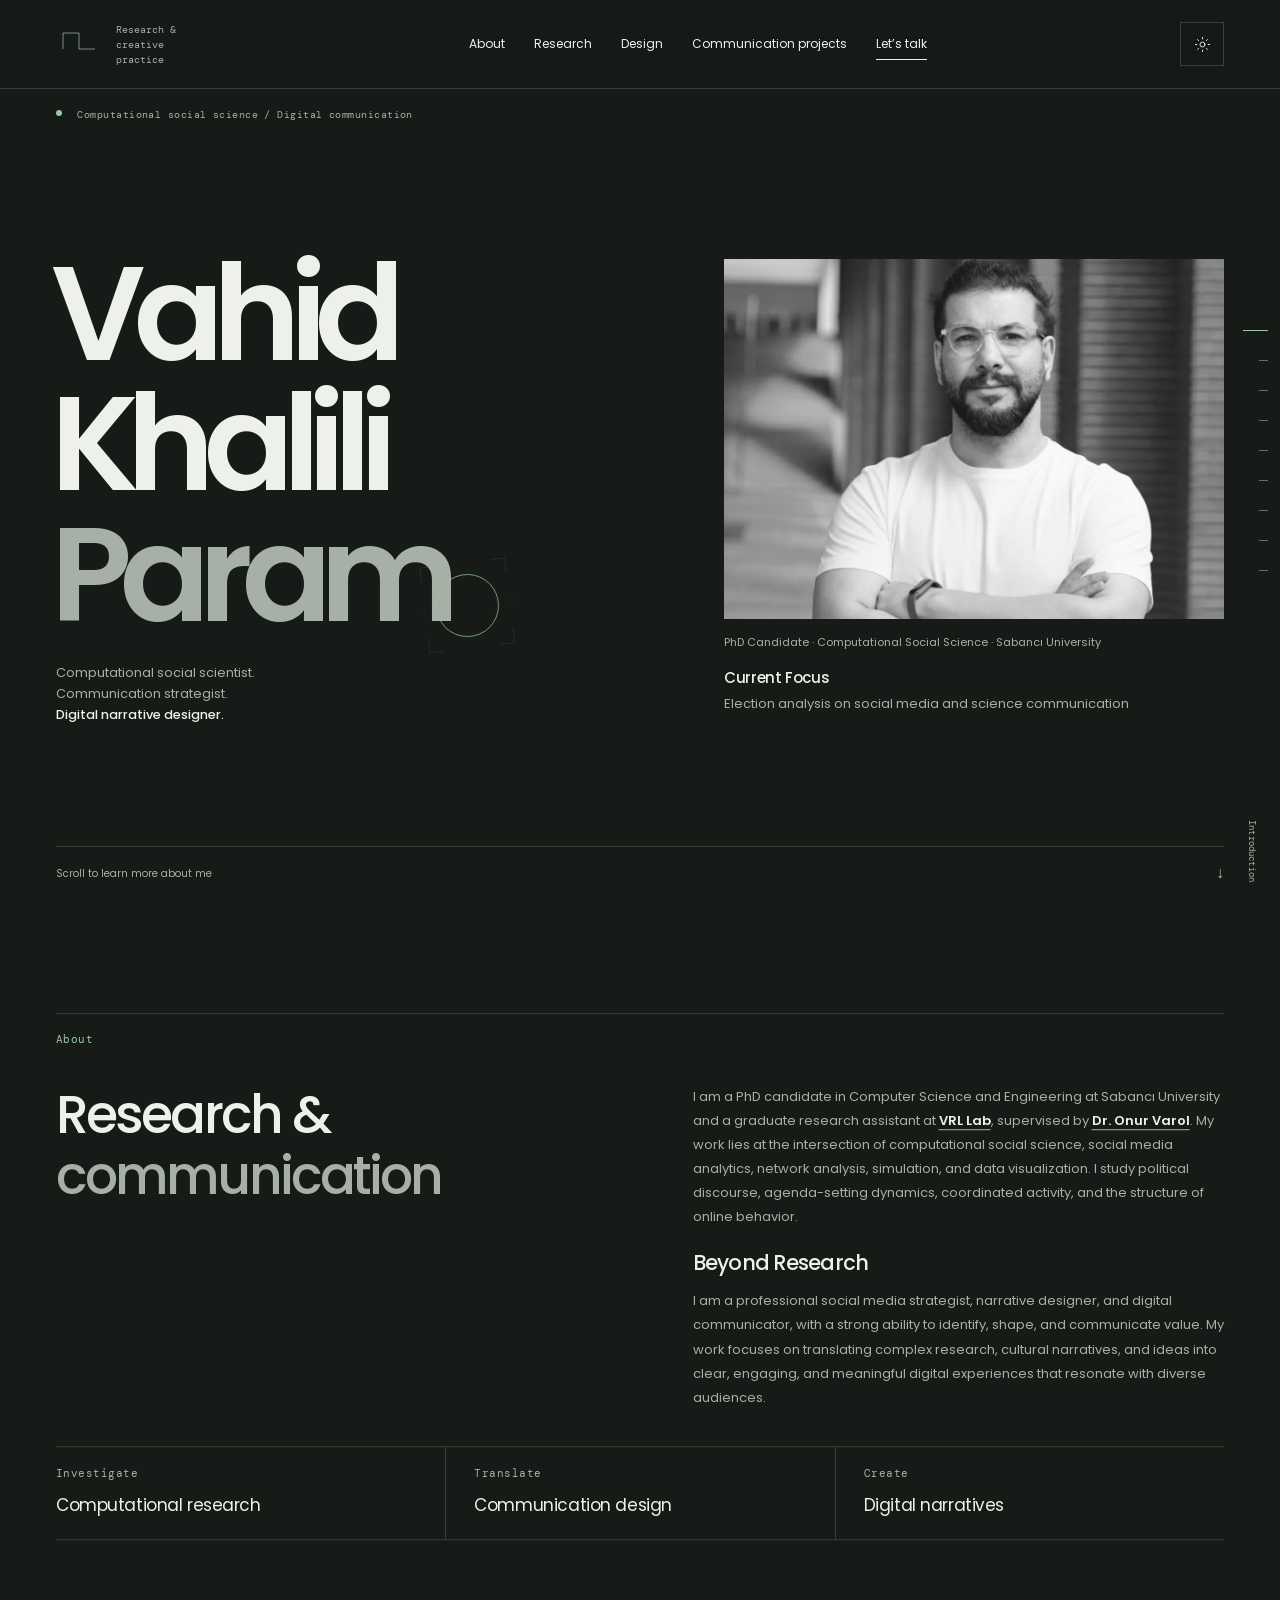
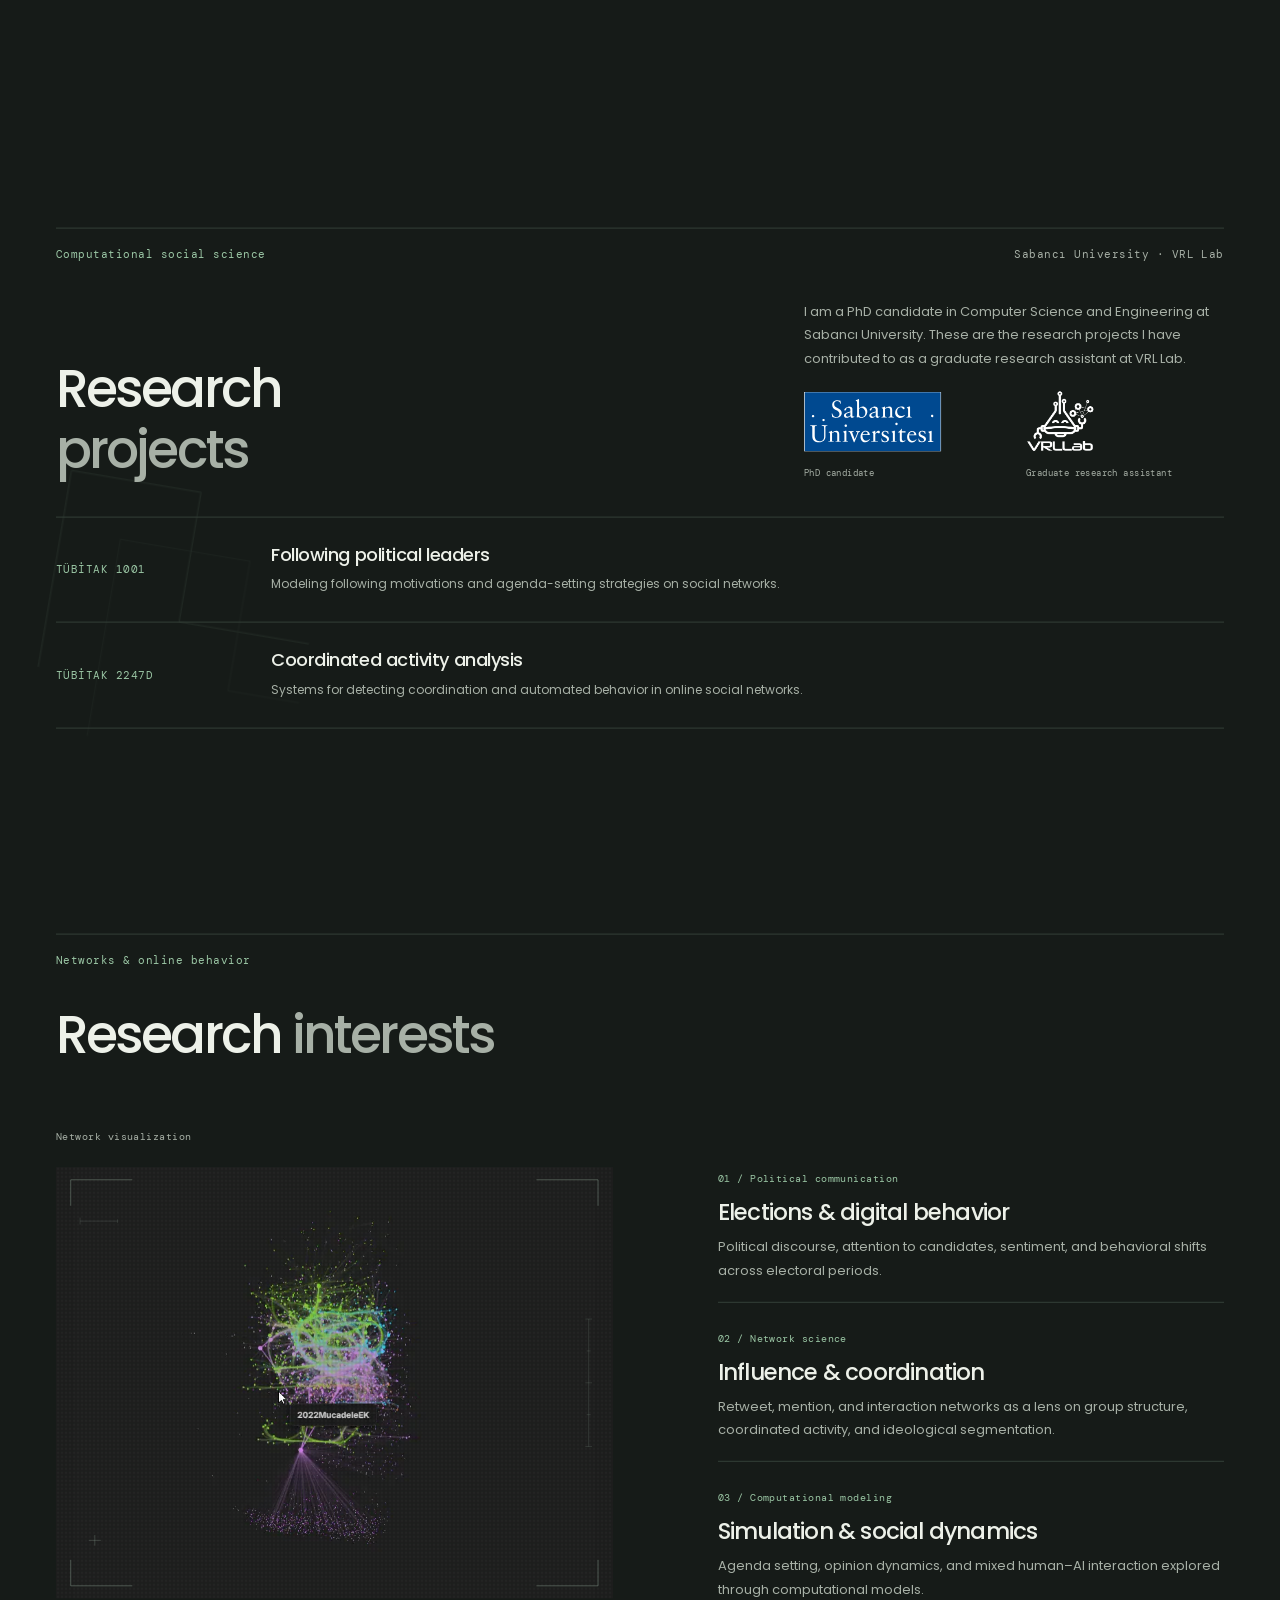
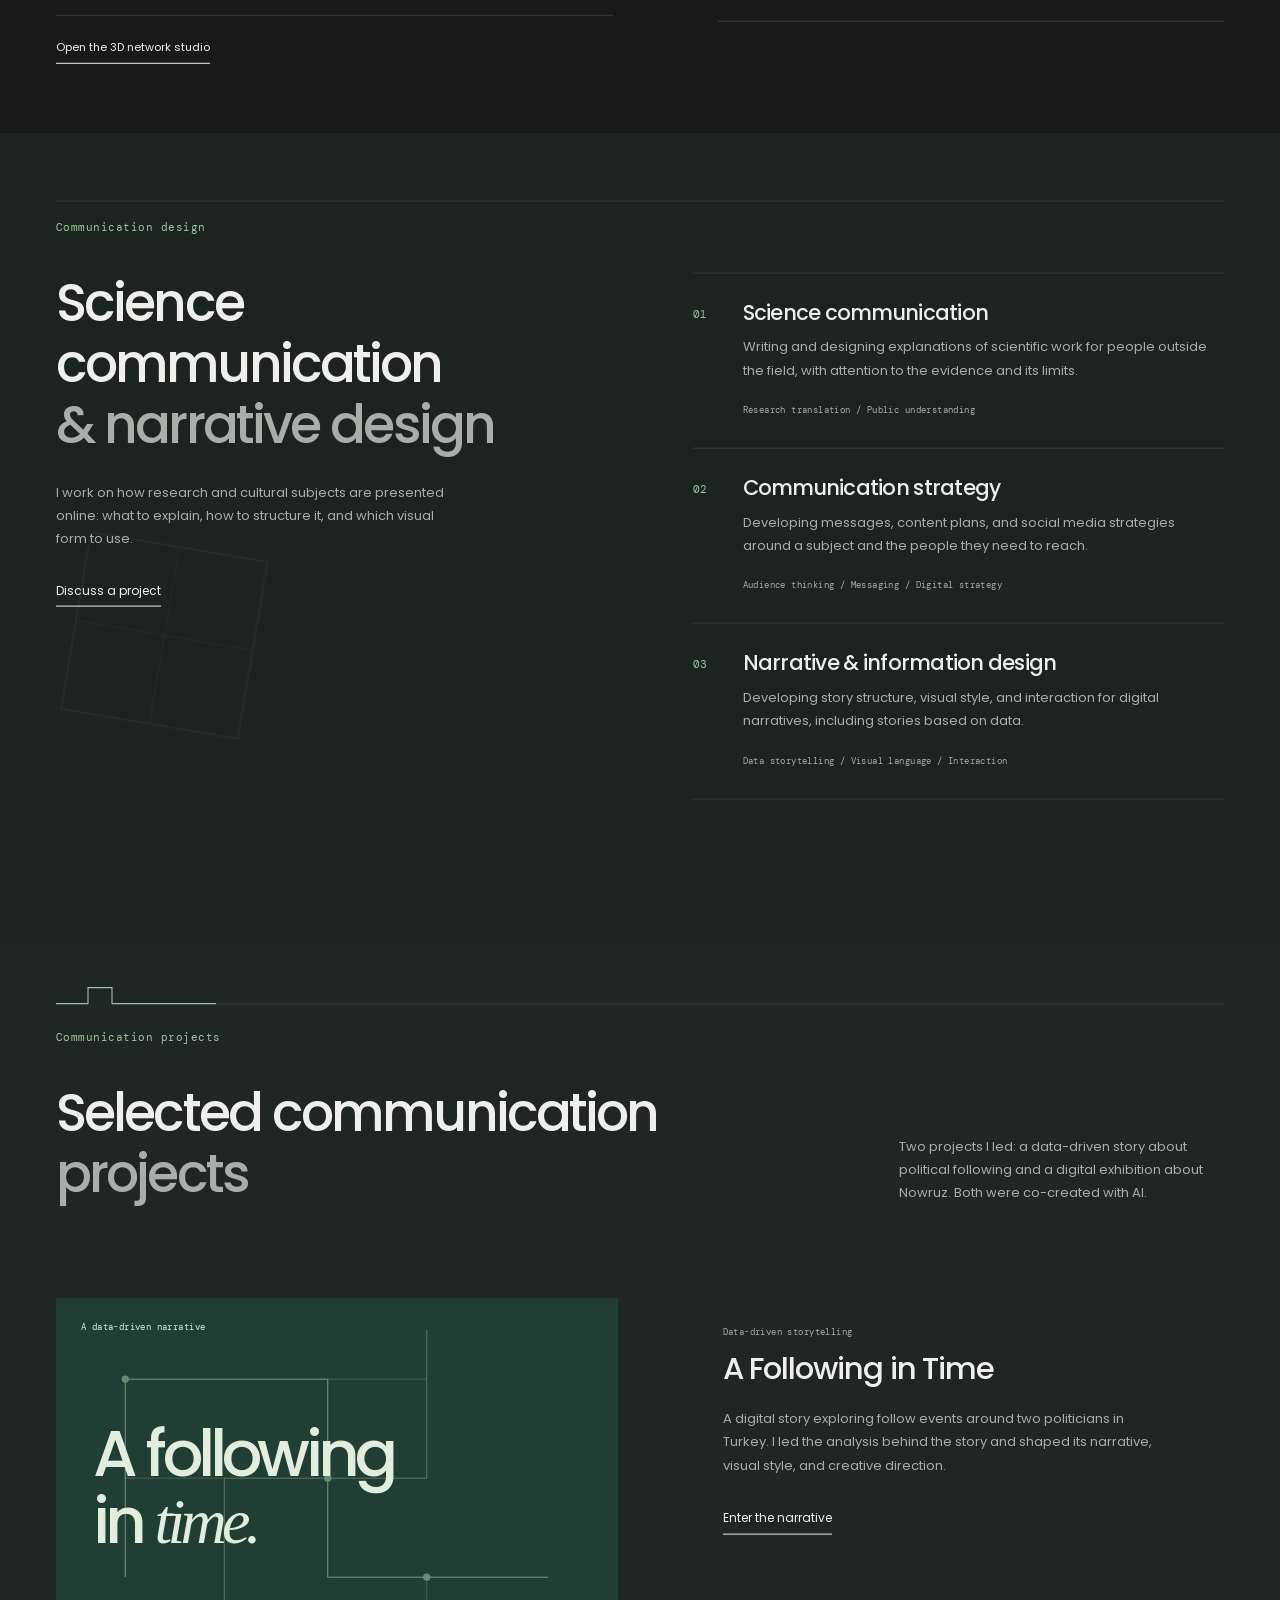
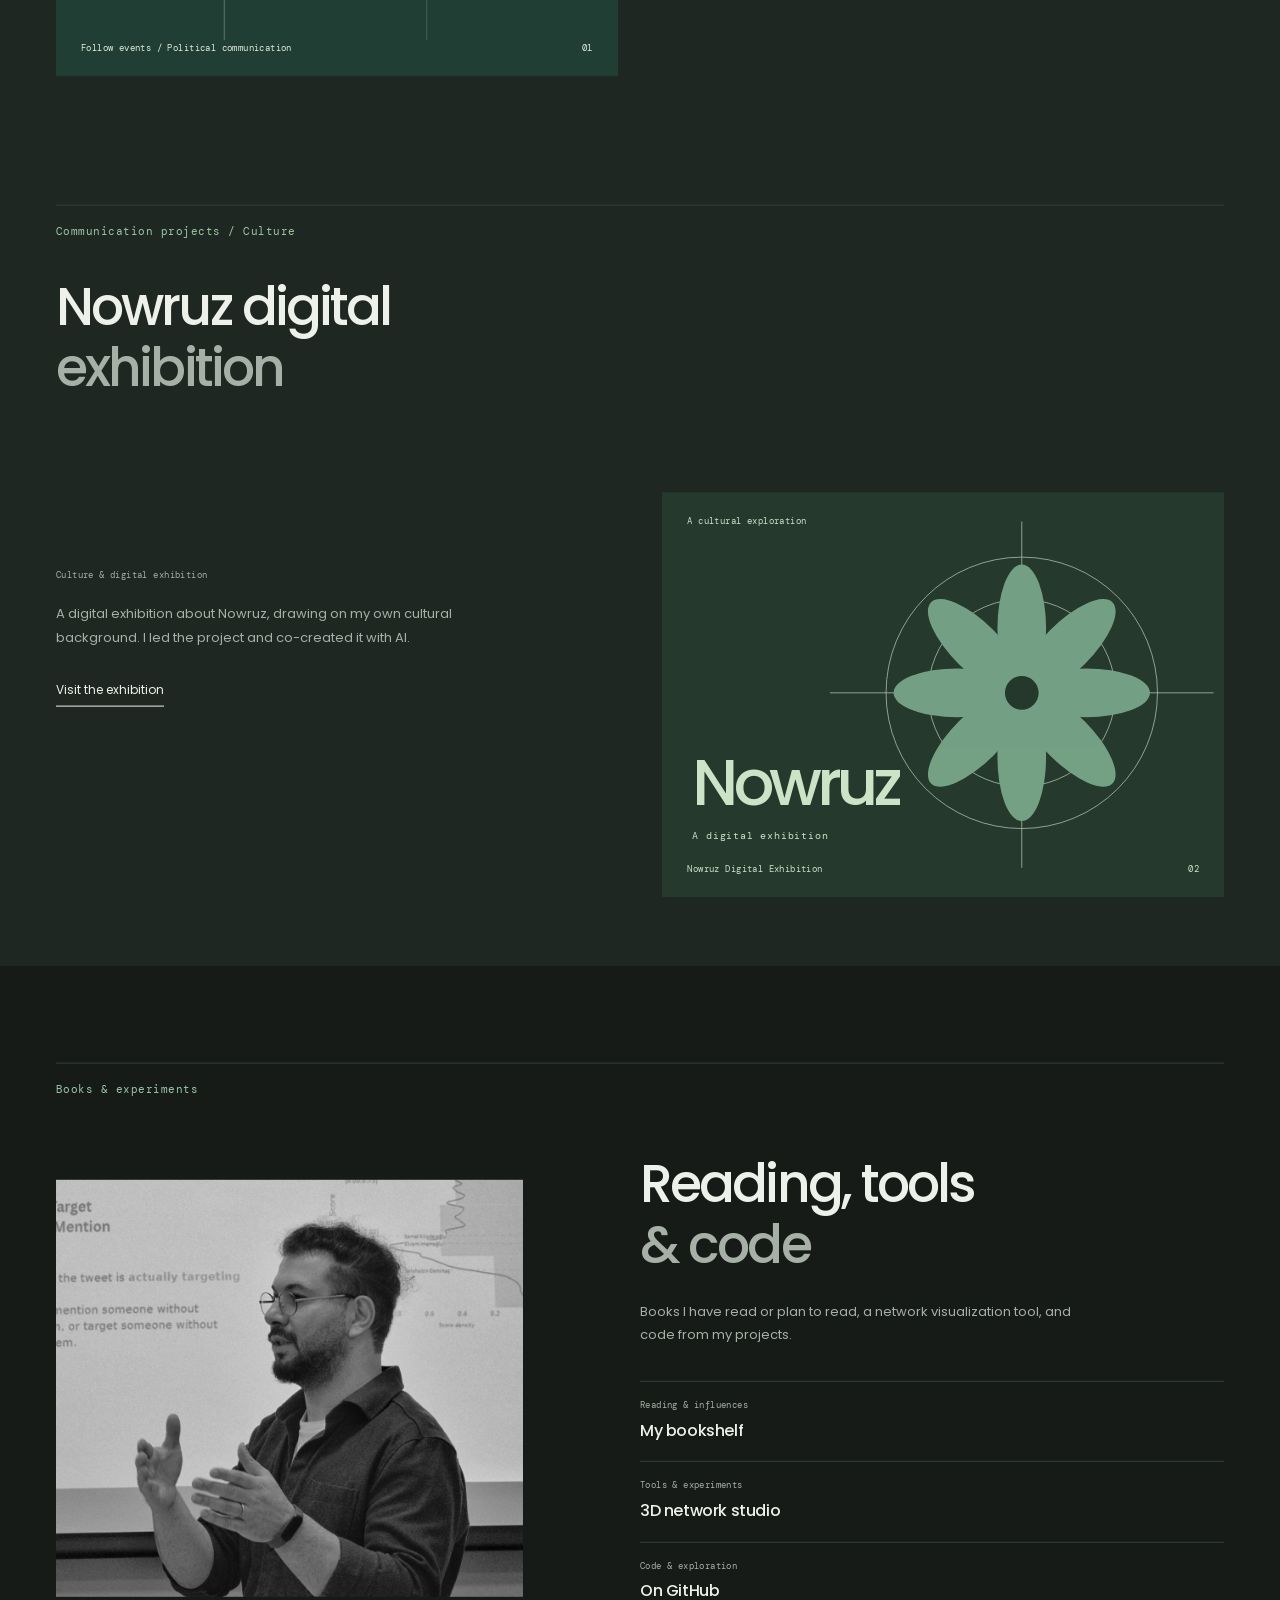
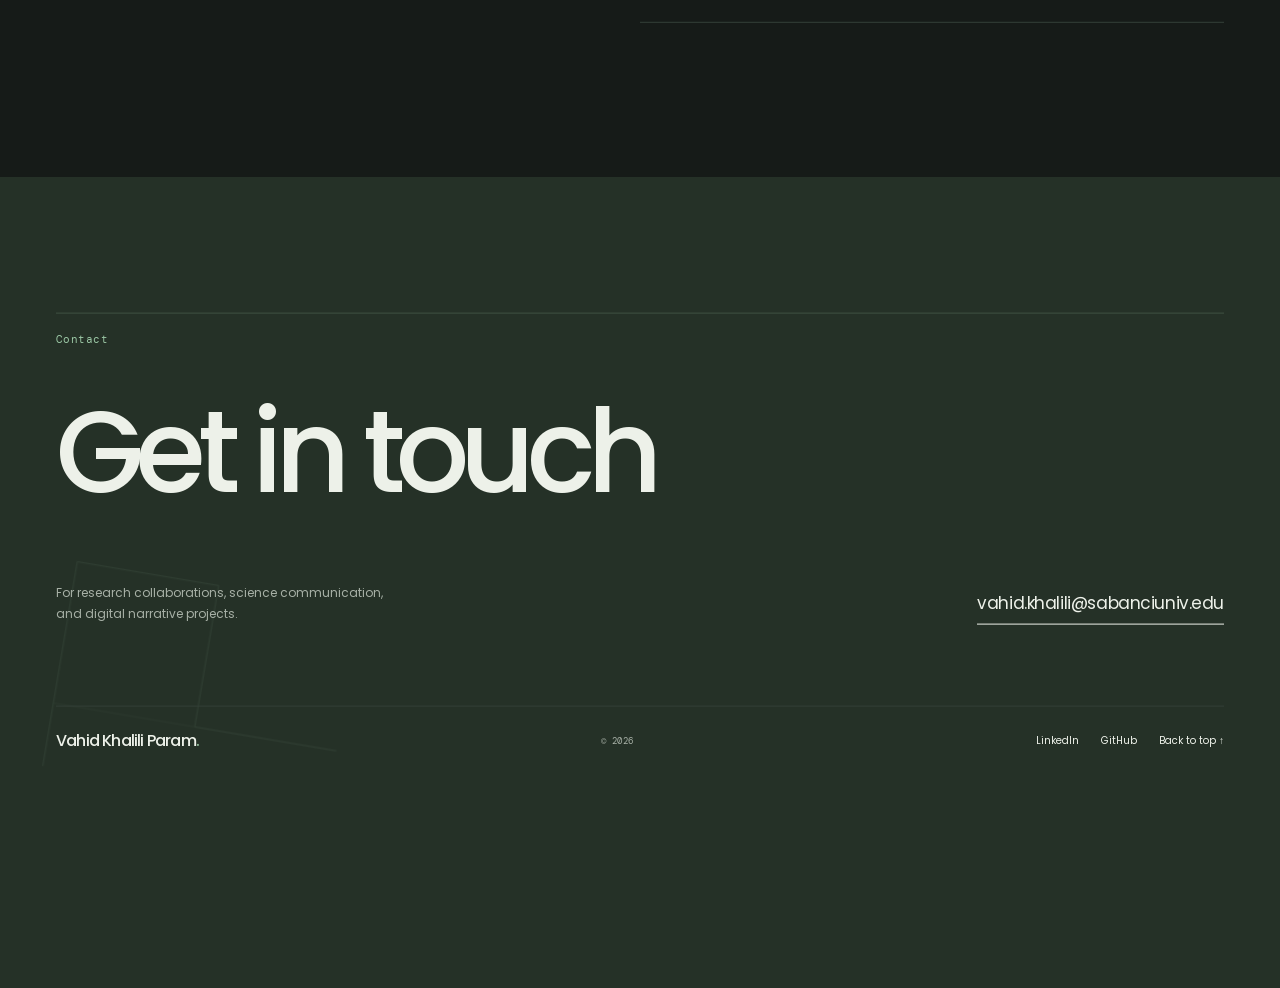
==== commit ef028d72: "Refactor hero section roles and remove unused journey thread elements for cleaner code" ====
--- a/index.html
+++ b/index.html
@@ -50,7 +50,7 @@
       <div class="hero-grid">
         <div class="hero-identity">
           <h1 id="hero-name"><span class="name-first">Vah<span data-dot-source>i</span>d</span><span>Khalili</span><span class="name-last"><span class="dot-word">Param<span class="name-period dot-anchor" data-dot-anchor="home" aria-hidden="true">.</span></span></span></h1>
-          <div class="hero-roles"><p>Computational social scientist.<br />Communication strategist.<br /><strong>Digital narrative designer.</strong></p><button class="dot-motion-toggle" type="button" aria-pressed="true" hidden>Pause dot</button></div>
+          <div class="hero-roles"><p>Computational social scientist.<br />Communication strategist.<br /><strong>Digital narrative designer.</strong></p></div>
         </div>
         <div class="hero-visual" data-depth="visual">
           <figure class="portrait"><img src="images/portrait.webp" alt="Vahid Khalili Param standing with his arms folded" width="1100" height="1100" fetchpriority="high" /></figure>
--- a/playful-dot.css
+++ b/playful-dot.css
@@ -27,14 +27,17 @@
   left: 0;
   z-index: 15;
   border-radius: 50%;
-  background: var(--accent);
+  background: transparent;
   pointer-events: none;
   user-select: none;
   will-change: transform;
 }
 .playful-dot[hidden] { display: none; }
-.dot-motion-toggle { background: none; color: var(--accent); border: 0; border-bottom: 1px solid var(--line); font-size: 10px; padding: 7px 0; cursor: pointer; flex-shrink: 0; }
-.dot-motion-toggle[hidden] { display: none; }
+.playful-dot:before, .playful-dot:after { content: ''; position: absolute; inset: 0; border-radius: 50%; }
+.playful-dot:before { background: var(--accent); opacity: var(--dot-fill, 1); }
+.playful-dot:after { border: 1px solid var(--accent); opacity: var(--dot-outline, 0); }
+.dot-geometry { position: fixed; inset: 0; width: 100%; height: 100%; z-index: 14; pointer-events: none; color: var(--accent); opacity: 0; }
+.dot-geometry path, .dot-geometry circle { fill: none; stroke: currentColor; stroke-width: .8; stroke-linecap: square; vector-effect: non-scaling-stroke; }
 @media (prefers-reduced-motion: reduce) {
   .dot-game-active:not(.dot-motion-override) .dot-anchor:after { opacity: 1; }
   body:not(.dot-motion-override) .playful-dot { display: none; }
--- a/journey.css
+++ b/journey.css
@@ -47,9 +47,6 @@
 .journey-enabled .scene [data-depth="content"] { transform: translate3d(0, calc(var(--scene-distance, 0) * -16px), 0); }
 .journey-enabled .scene.is-long .scene-inner,
 .journey-enabled .scene.is-long [data-depth] { transform: none; }
-.journey-thread { position: fixed; inset: 0; width: 100%; height: 100%; pointer-events: none; z-index: 3; color: var(--accent); opacity: .17; }
-.journey-thread path { fill: none; stroke: currentColor; stroke-width: .8; vector-effect: non-scaling-stroke; }
-.journey-thread[hidden] { display: none; }
 .journey-nav { position: fixed; right: 12px; top: 50%; transform: translateY(-50%); z-index: 18; display: grid; gap: 0; }
 .journey-nav a { display: flex; width: 34px; height: 30px; align-items: center; justify-content: flex-end; position: relative; }
 .journey-nav a:before { content: ''; height: 1px; width: 9px; background: var(--muted); opacity: .55; transition: width .25s, background .25s; }
@@ -113,7 +110,6 @@
   .scene .contact-heading h2 { font-size: clamp(48px, 13vw, 80px); }
   .scene .site-footer { margin-top: 45px; padding-block: 24px; gap: 14px; }
   .journey-nav, .journey-current { display: none; }
-  .journey-thread { opacity: .1; }
   .scene-geometry { width: 45vw; opacity: .08; }
   .journey-enabled .scene-inner { transform: translate3d(0, calc(var(--scene-distance, 0) * 16px), 0); }
   .journey-enabled .scene [data-depth="visual"] { transform: translate3d(0, calc(var(--scene-distance, 0) * -20px), 0); }
@@ -124,5 +120,5 @@
 }
 @media print {
   .scene:not(.hero) { min-height: 0; }
-  .journey-thread, .journey-nav, .journey-progress, .journey-current { display: none; }
+  .journey-nav, .journey-progress, .journey-current { display: none; }
 }
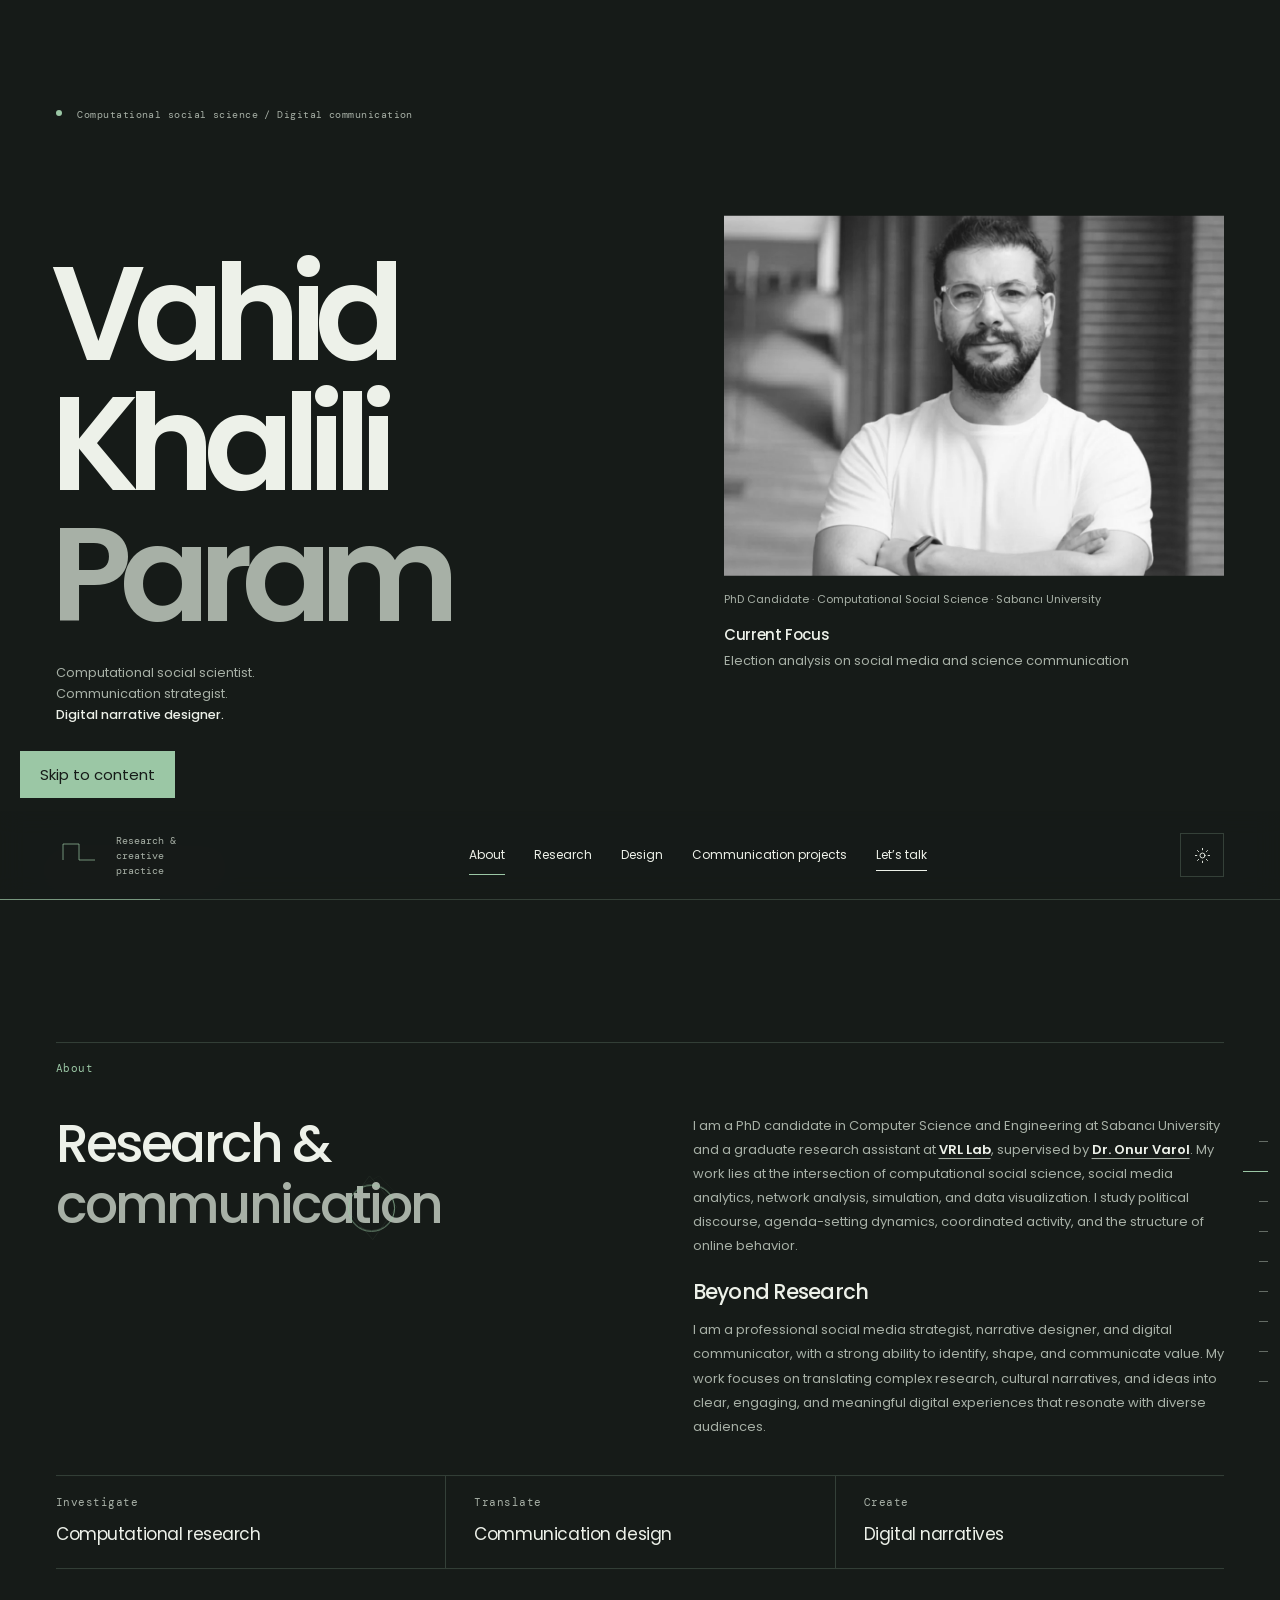
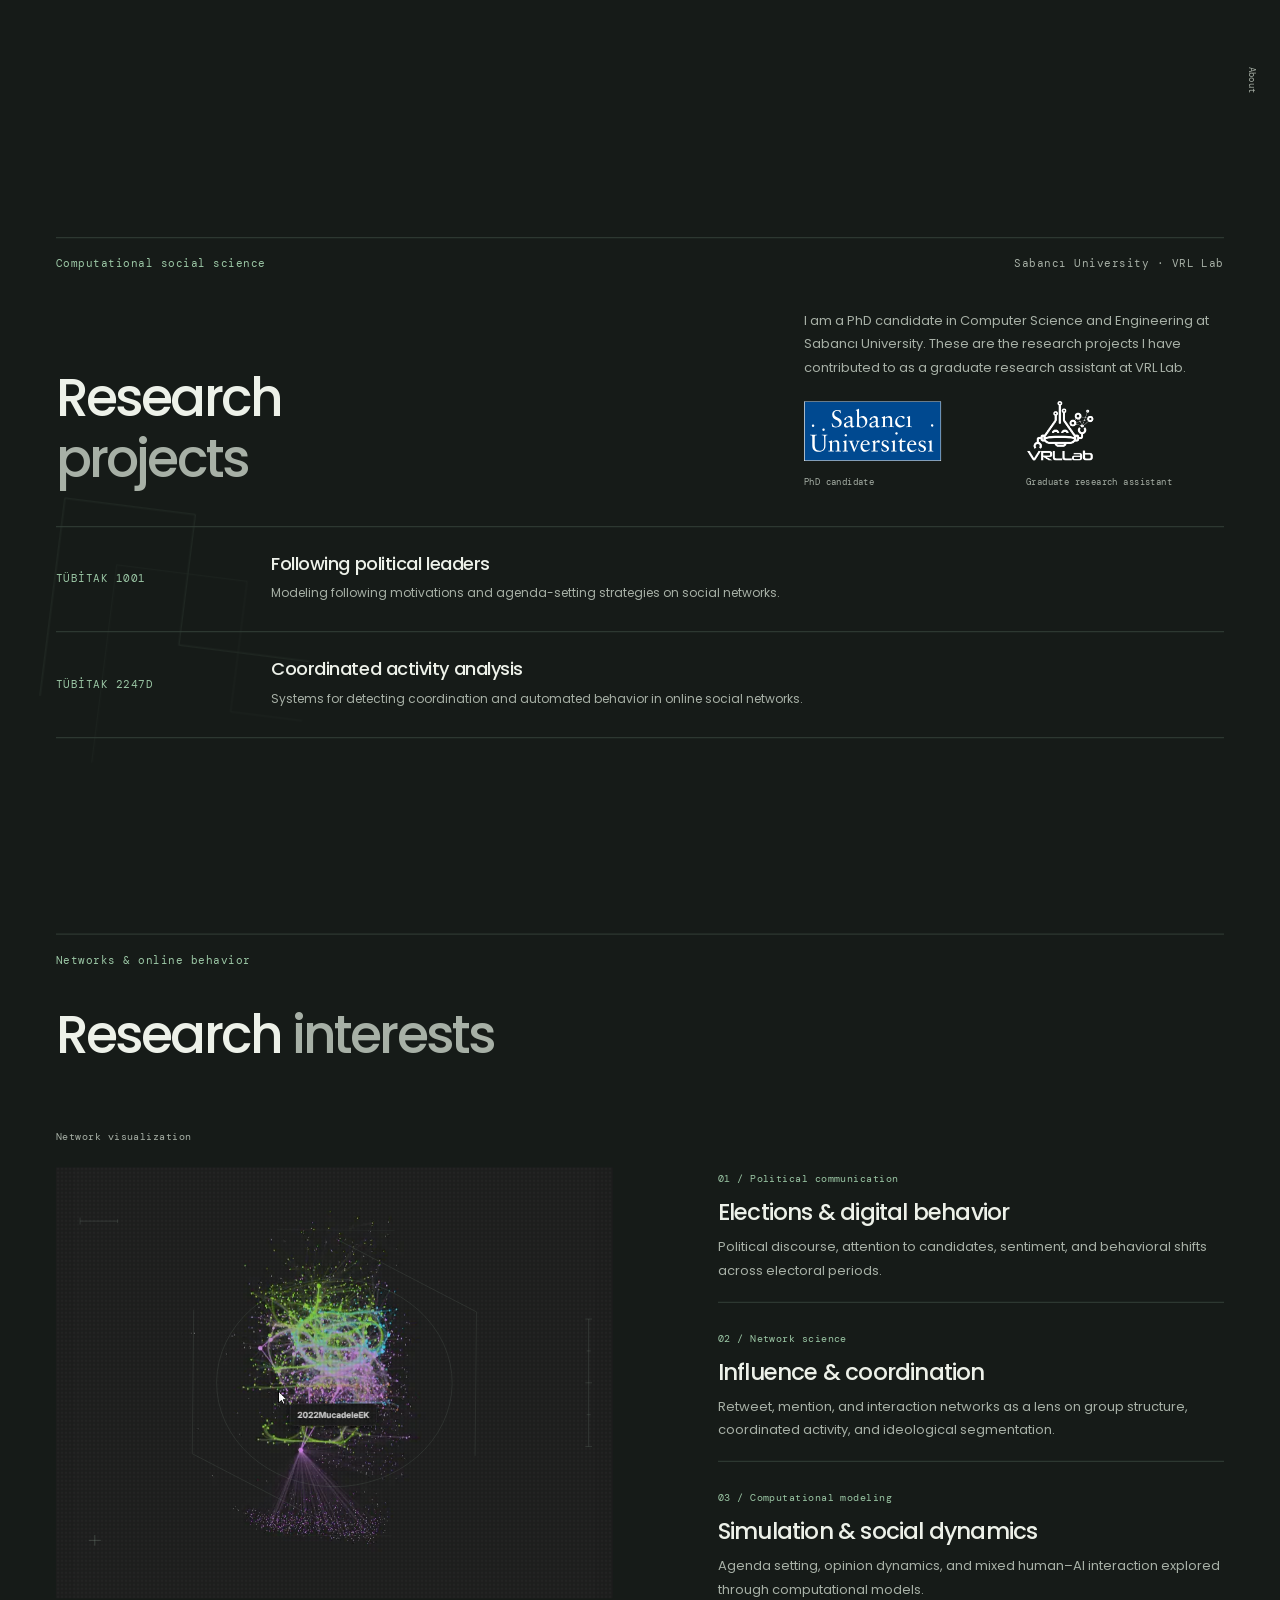
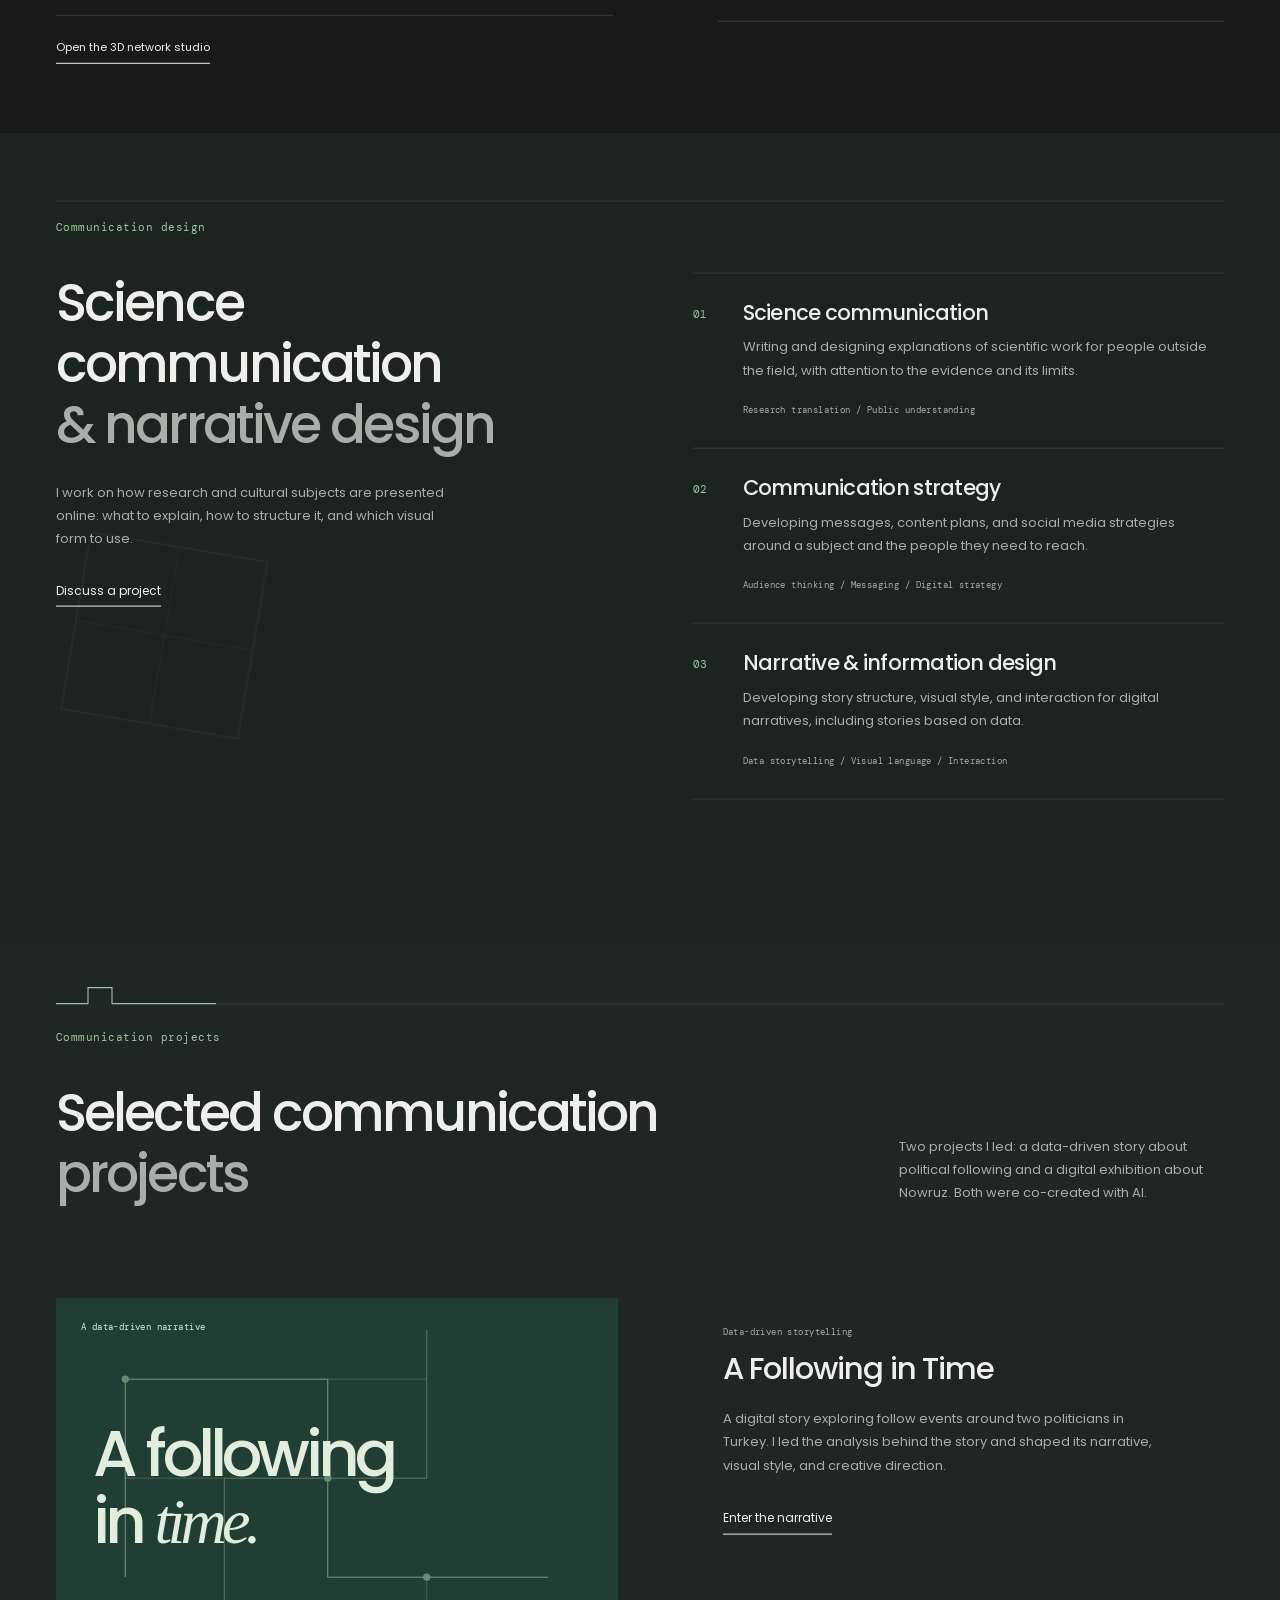
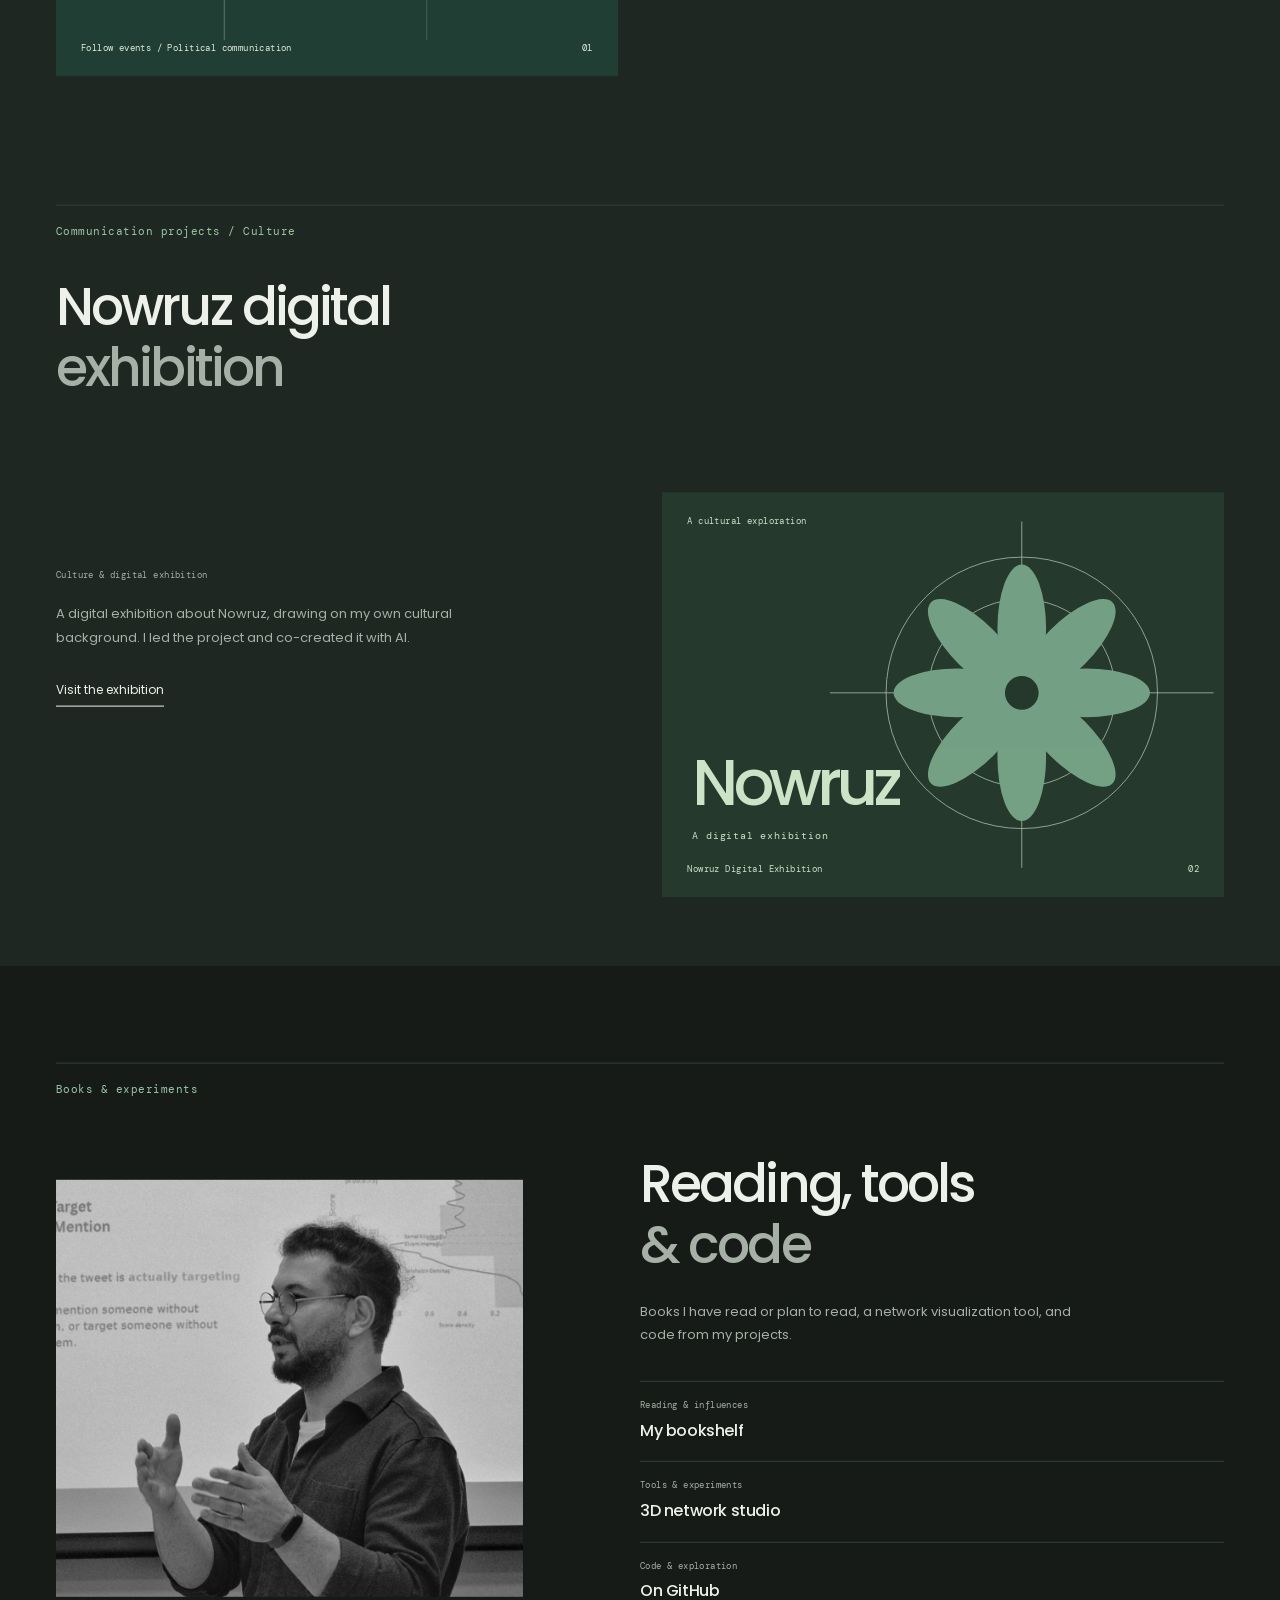
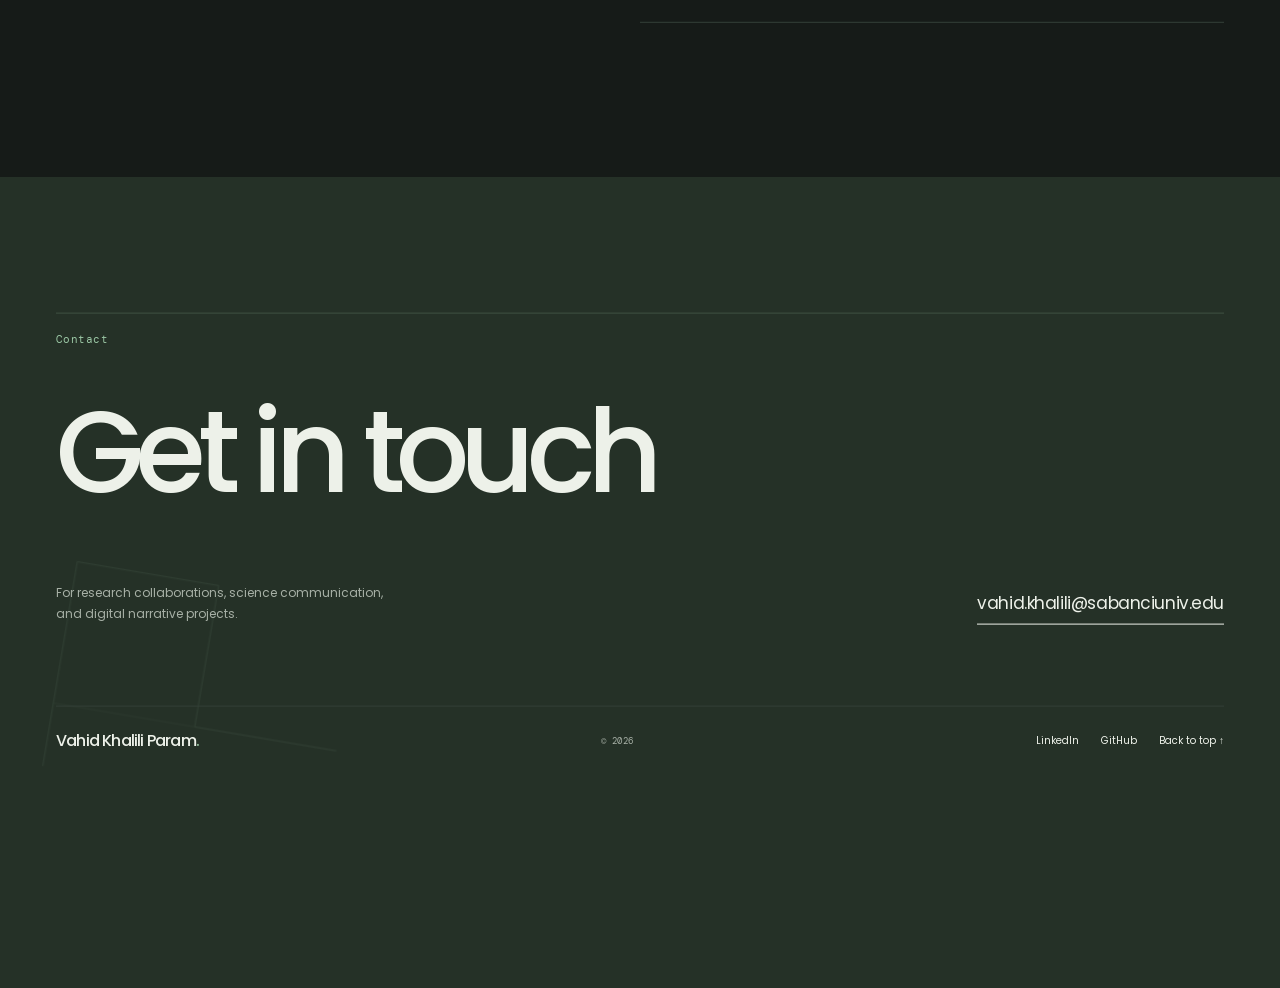
==== commit 07a9178f: "Enhance network visualization with shared geometry and improved playback handling" ====
--- a/index.html
+++ b/index.html
@@ -98,7 +98,7 @@
       <div class="research-grid" data-depth="content">
         <figure class="network-exhibit" aria-label="Network visualization">
           <div class="network-heading"><span class="micro">Network visualization</span></div>
-          <div class="network-stage" role="button" tabindex="0" aria-label="Play or pause the network video" aria-pressed="false">
+          <div class="network-stage">
             <div class="network-film">
             <video class="network-video" width="758" height="628" autoplay muted loop playsinline preload="metadata" poster="images/network-video-poster-175743.webp" aria-label="Recording of a rotating 3D network with colored communities and connected nodes">
               <source src="images/SpinningVideos/Screen%20Recording%202026-11-10%20175743.mp4" type="video/mp4" />
@@ -107,9 +107,13 @@
             <span class="network-dot-screen" aria-hidden="true"></span>
             <svg class="network-instrument-lines" viewBox="0 0 832 732" preserveAspectRatio="none" aria-hidden="true" focusable="false">
               <g fill="none" stroke="currentColor" stroke-width=".8" vector-effect="non-scaling-stroke">
-                <path d="M22 66V22h92M718 22h92v44M22 666v44h92M718 710h92v-44" />
                 <path d="M36 92h56M36 86v12M92 89v6M796 258v216M791 258h10M793 312h6M791 366h10M793 420h6M791 474h10" opacity=".45" />
                 <path d="M49 633h18M58 624v18" opacity=".65" />
+              </g>
+              <g class="network-shared-geometry" transform="translate(416 366)">
+                <circle r="176" />
+                <path class="network-pattern-outline" d="M-244 122V-244H85V-85H244V244" />
+                <path class="network-pattern-detail" d="M-122 244V-122H159" opacity=".45" />
               </g>
             </svg>
             </div>
--- a/network.css
+++ b/network.css
@@ -1,12 +1,14 @@
 .network-exhibit { position: sticky; top: 115px; min-width: 0; align-self: start; }
 .network-heading { display: flex; align-items: center; justify-content: space-between; gap: 16px; min-height: 32px; color: var(--muted); }
 .network-heading > .micro { font-size: 10px; }
-.network-stage { position: relative; margin-top: 14px; perspective: 900px; touch-action: pan-y; cursor: pointer; }
-.network-stage:focus-visible { outline: 1px solid var(--accent); outline-offset: 6px; }
-.network-film { position: relative; overflow: hidden; isolation: isolate; background: #18201b; transform-origin: center; }
+.network-stage { position: relative; margin-top: 14px; perspective: 900px; touch-action: pan-y; }
+.network-film { position: relative; overflow: hidden; isolation: isolate; background: #18201b; transform-origin: center; clip-path: inset(calc(var(--network-pulse, 0) * 2%) round calc(var(--network-pulse, 0) * 44%)); }
 .network-video { display: block; width: 100%; height: auto; aspect-ratio: 758 / 628; object-fit: contain; background: #242424; filter: saturate(.82) contrast(1.08); mask-image: radial-gradient(circle, #000 1.3px, #000e 1.8px); mask-size: 4px 4px; }
 .network-dot-screen { position: absolute; inset: 0; pointer-events: none; background-image: radial-gradient(circle, #b5d8bd 0.55px, transparent .85px); background-size: 4px 4px; opacity: .06; mix-blend-mode: screen; }
 .network-instrument-lines { position: absolute; inset: 0; width: 100%; height: 100%; color: #b1ceba; opacity: .65; pointer-events: none; }
+.network-shared-geometry { fill: none; stroke: currentColor; stroke-width: .8; opacity: calc(.2 + var(--network-pulse, 0) * .5); }
+.network-shared-geometry path, .network-shared-geometry circle { vector-effect: non-scaling-stroke; }
+.network-video { transform: scale(calc(1 + var(--network-pulse, 0) * .025)); transform-origin: center; }
 .network-exhibit figcaption { margin-top: 22px; padding-top: 22px; border-top: 1px solid var(--line); }
 .network-exhibit .text-link { font-size: 11px; }
 .research-themes > .research-interests-title { font-size: 19px; margin: 0 0 16px; }
